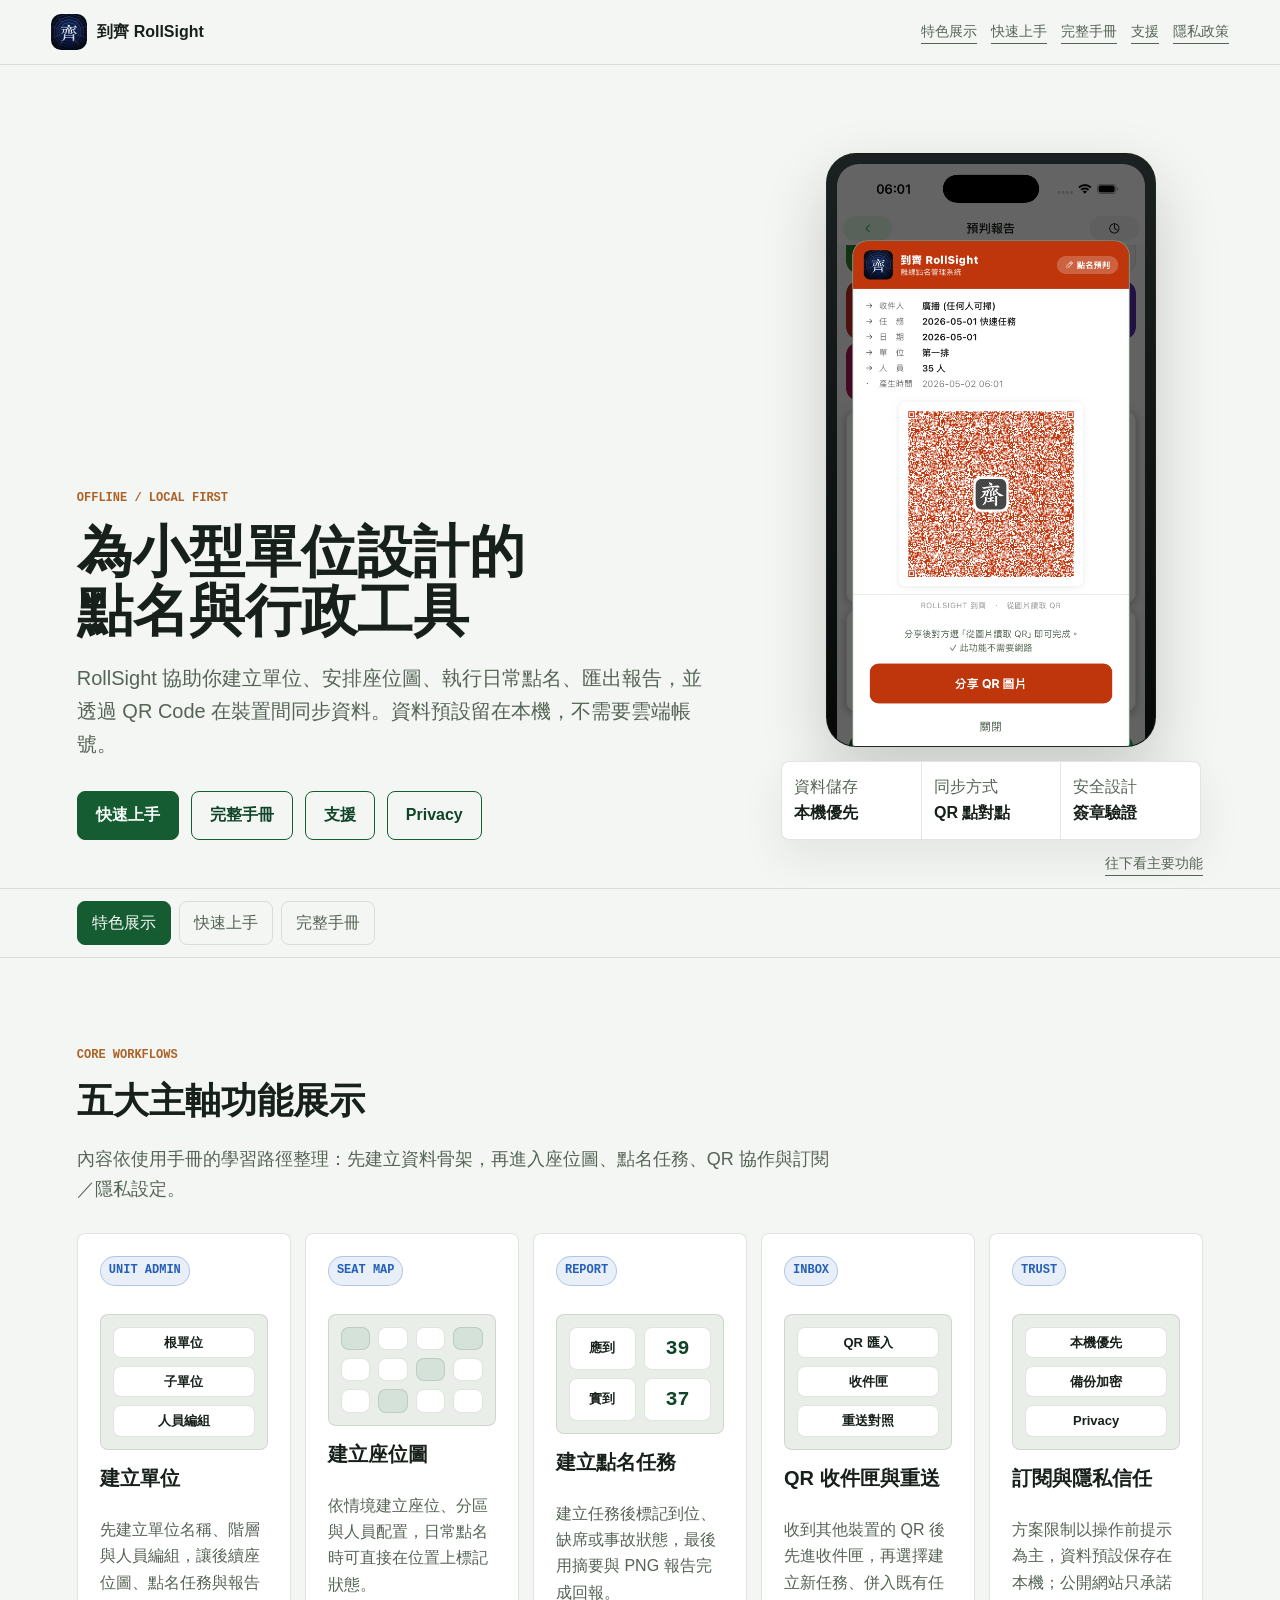
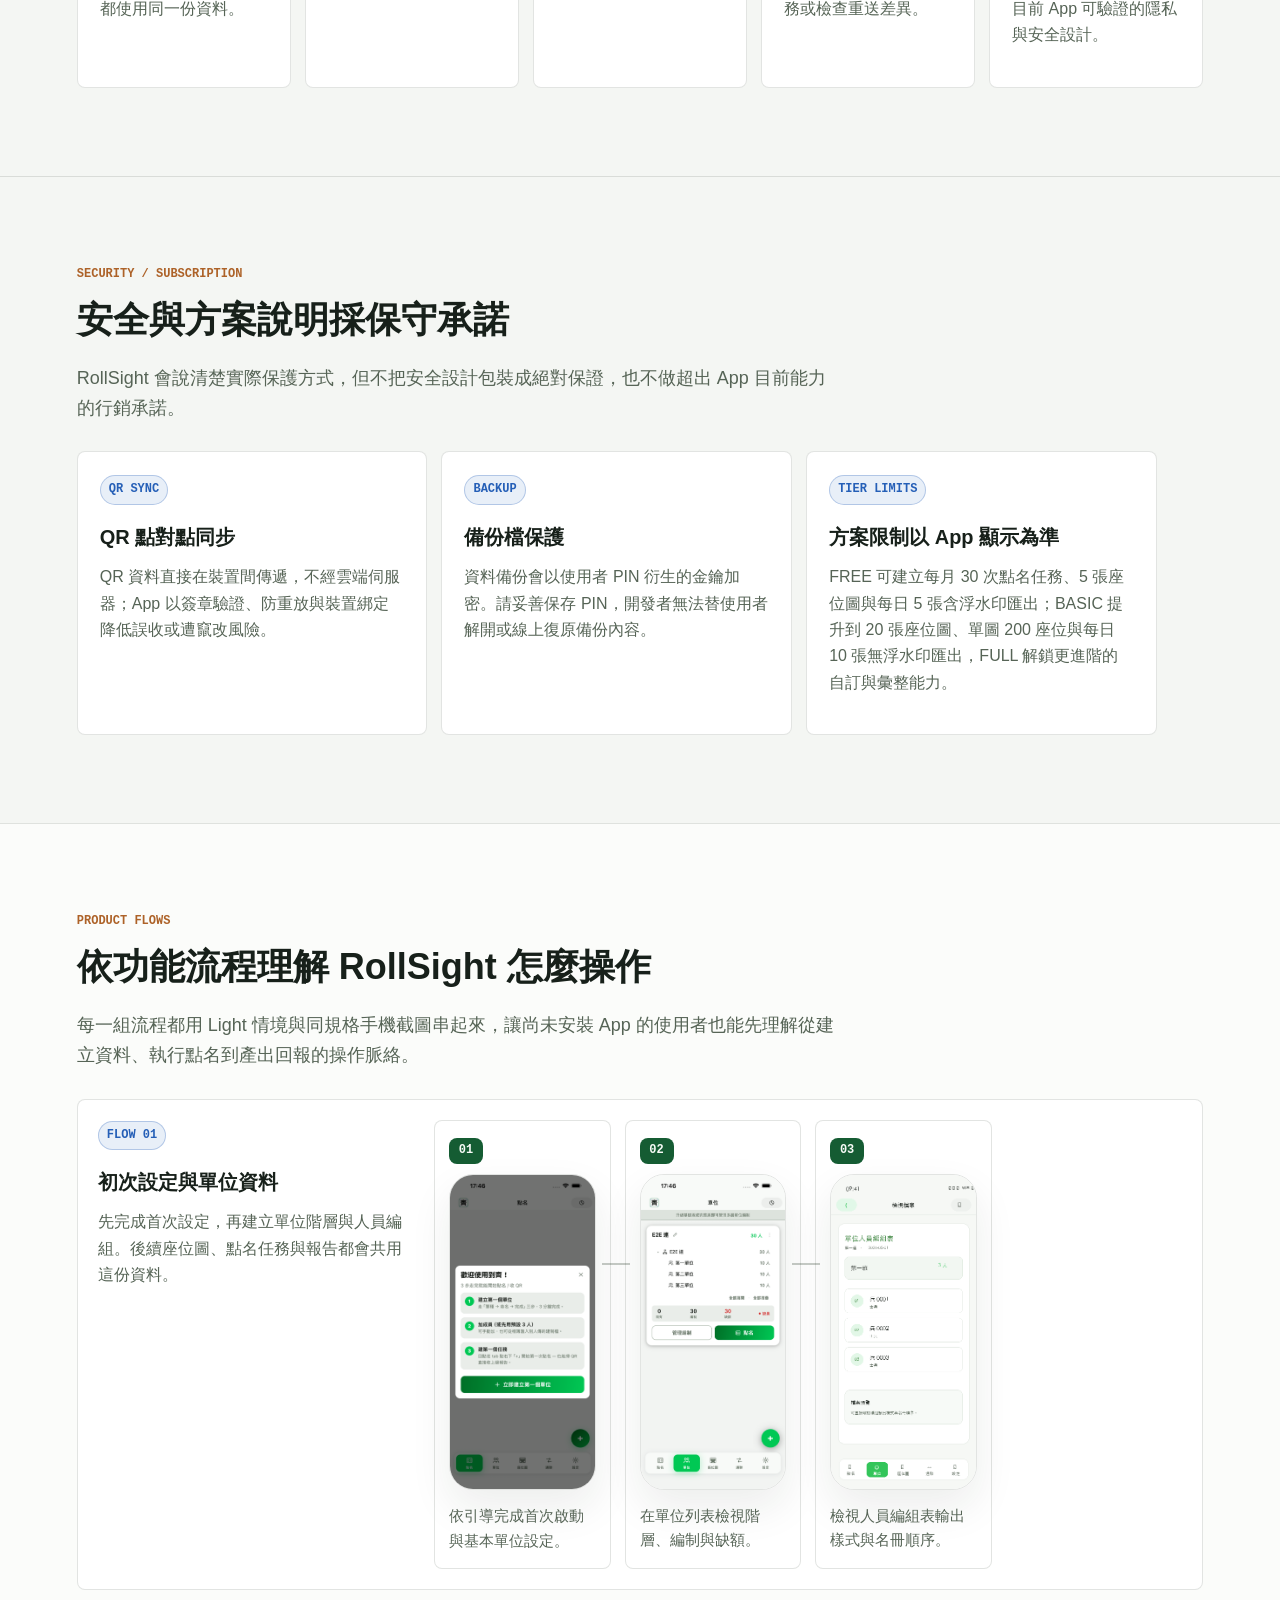
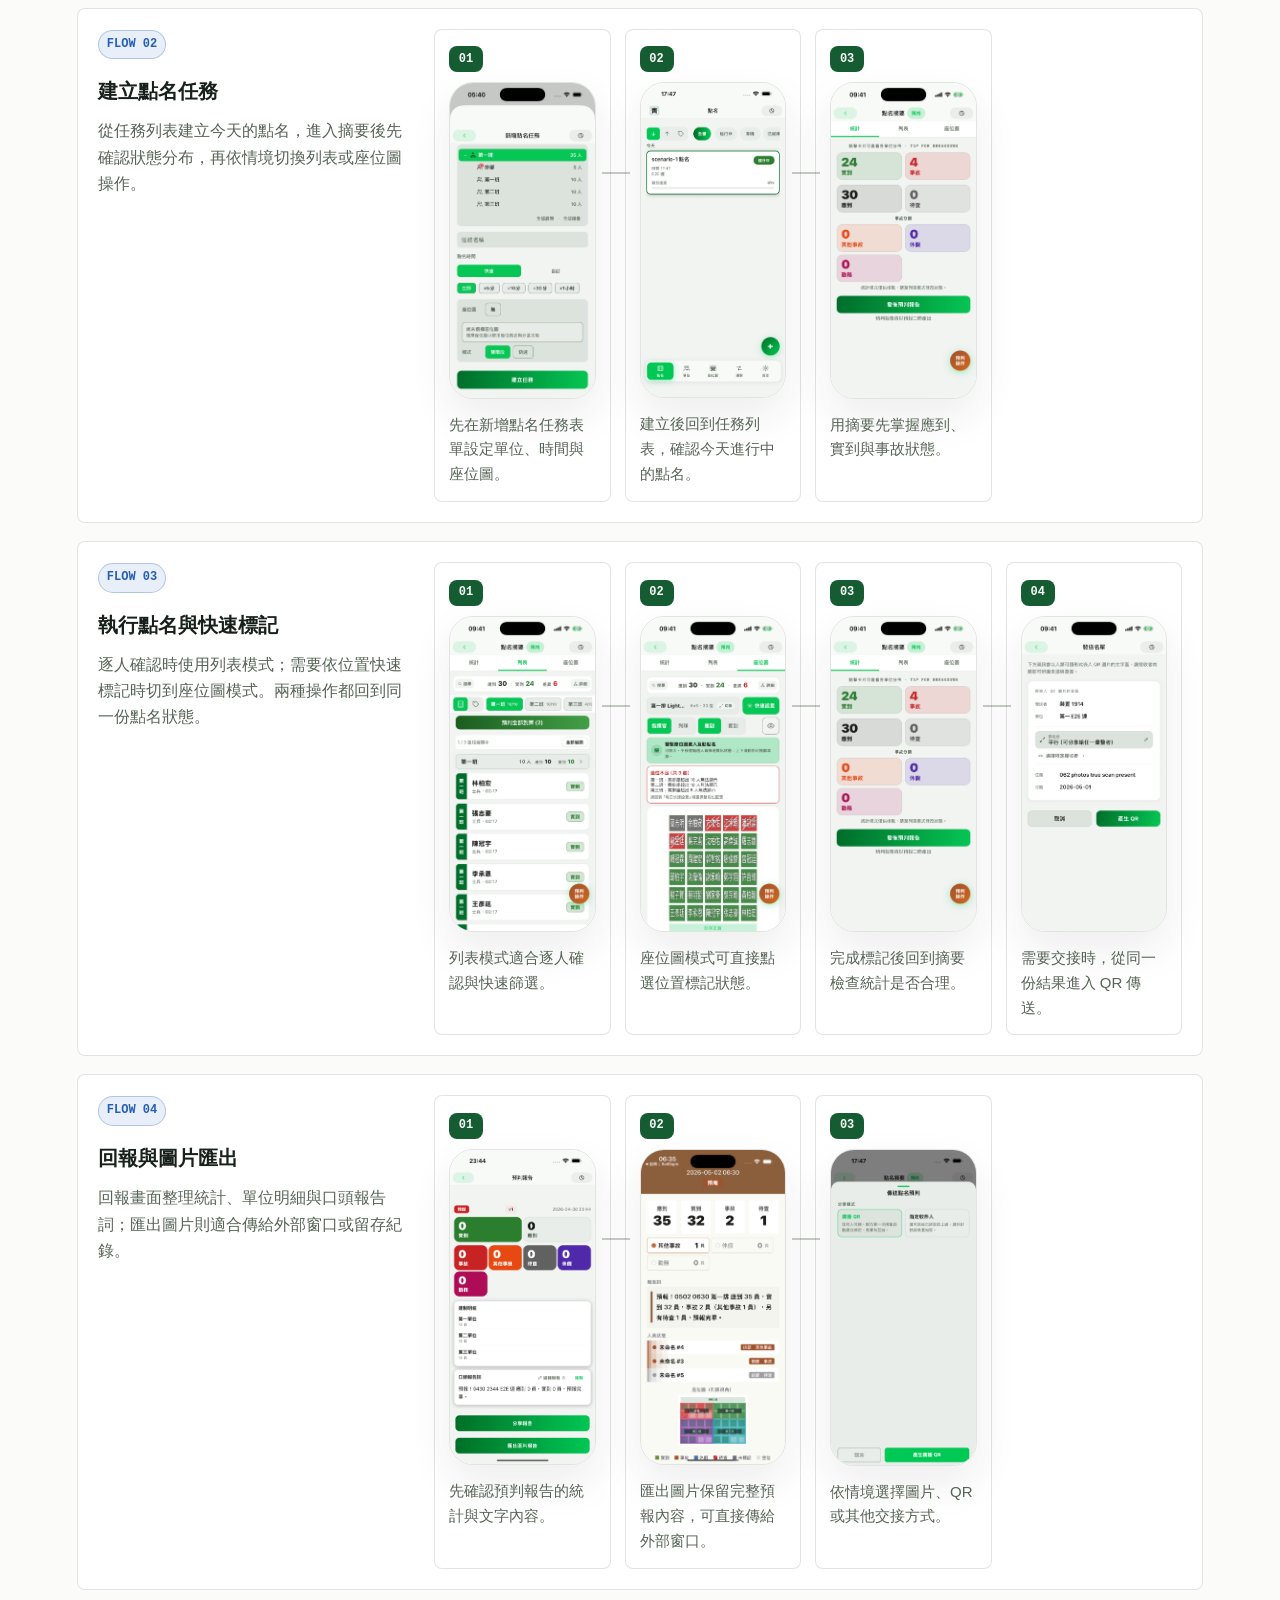
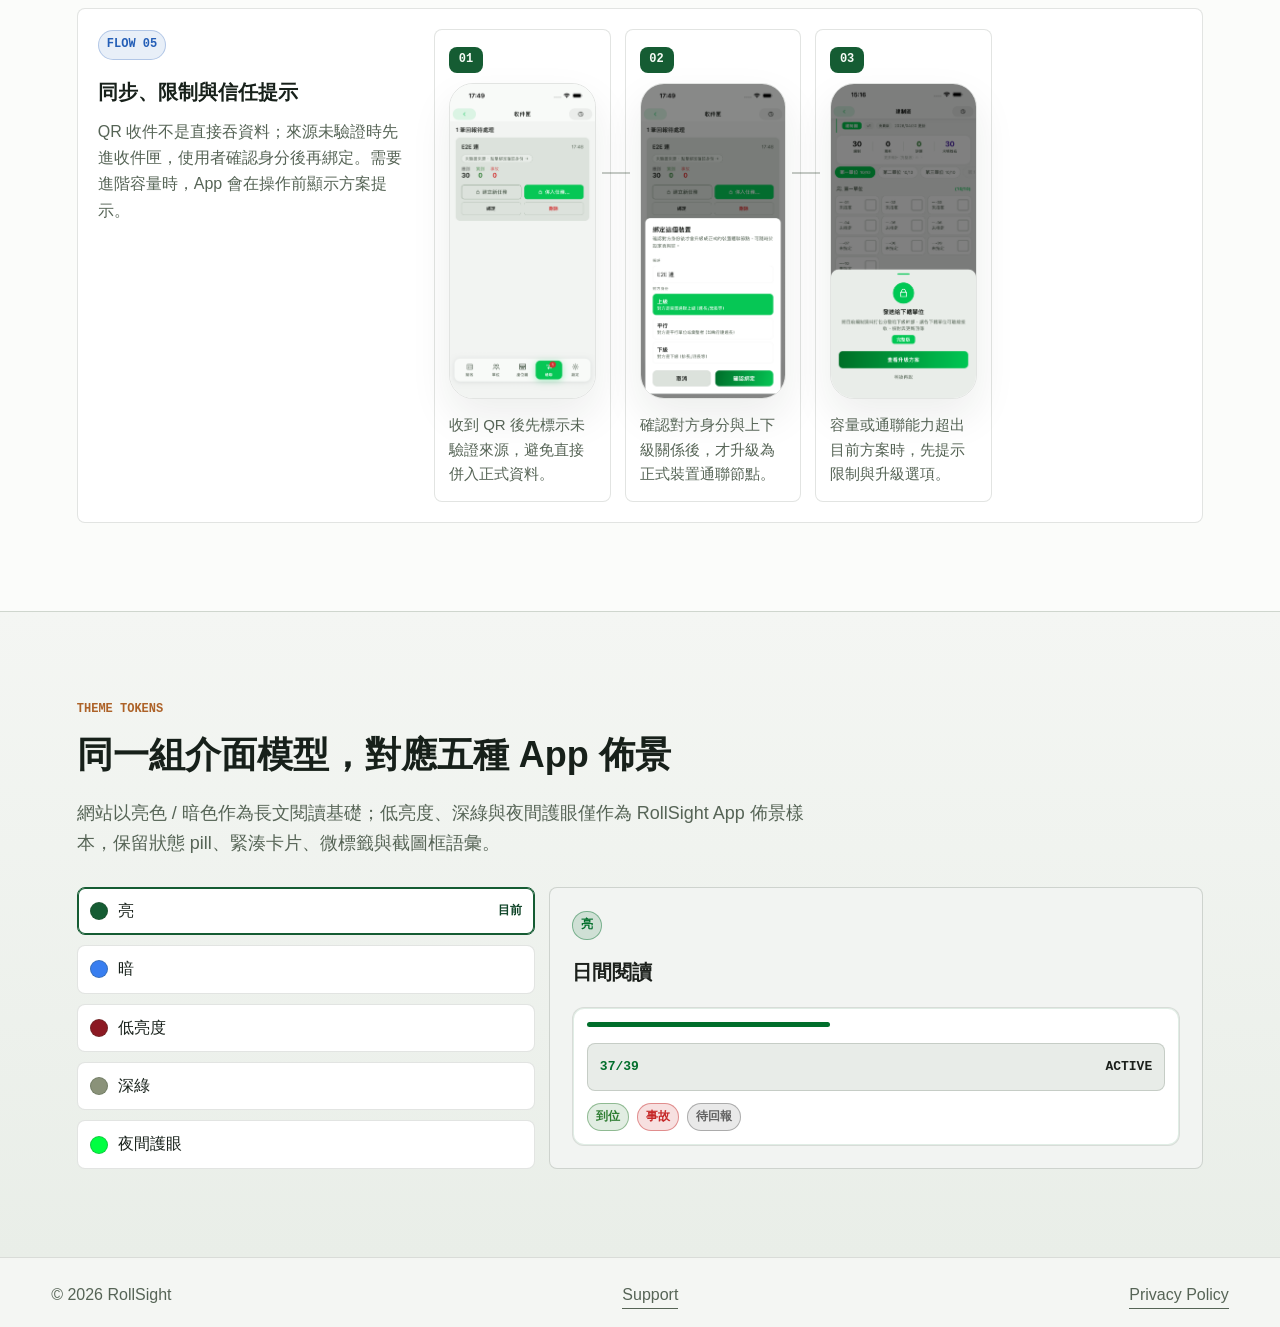
==== index.html @ 9661a744 "Use exported report screenshot in Flow 04" ====
<!doctype html>
<html lang="zh-Hant">
<head>
  <meta charset="utf-8">
  <meta name="viewport" content="width=device-width, initial-scale=1">
  <title>到齊 RollSight - 離線單機點名工具</title>
  <meta name="description" content="到齊 RollSight 是為小型單位設計的離線單機點名與單位行政工具，支援座位圖、點名任務、報告匯出與 QR 點對點同步。">
  <link rel="icon" href="./assets/site-icon.png">
  <link rel="stylesheet" href="./styles.css">
</head>
<body>
  <header class="site-header">
    <a class="brand" href="./" aria-label="RollSight 首頁">
      <img src="./assets/site-icon.png" alt="" width="36" height="36">
      <span>到齊 RollSight</span>
    </a>
    <nav aria-label="主要導覽">
      <a href="#features">特色展示</a>
      <a href="#quickstart">快速上手</a>
      <a href="#manual">完整手冊</a>
      <a href="./support/">支援</a>
      <a href="./privacy/">隱私政策</a>
    </nav>
  </header>

  <main>
    <section class="hero">
      <div class="hero-copy">
        <p class="eyebrow">OFFLINE / LOCAL FIRST</p>
        <h1><span>為小型單位設計的</span><span>點名與行政工具</span></h1>
        <p class="lead">RollSight 協助你建立單位、安排座位圖、執行日常點名、匯出報告，並透過 QR Code 在裝置間同步資料。資料預設留在本機，不需要雲端帳號。</p>
        <div class="hero-actions">
          <a class="button primary" href="#quickstart">快速上手</a>
          <a class="button secondary" href="#manual">完整手冊</a>
          <a class="button secondary" href="./support/">支援</a>
          <a class="button secondary" href="./privacy/">Privacy</a>
        </div>
      </div>
      <div class="hero-showcase" aria-label="RollSight QR 報告圖片與點對點同步成果">
        <div class="phone-frame">
          <img
            src="./assets/screenshots/hero-broadcast-qr.png"
            alt="RollSight 已產生的 QR 報告圖片，顯示任務、單位、人員與 QR Code"
            width="1206"
            height="2622"
            loading="eager"
            fetchpriority="high"
          >
        </div>
        <dl class="hero-metrics" aria-label="RollSight 功能摘要">
          <div><dt>資料儲存</dt><dd>本機優先</dd></div>
          <div><dt>同步方式</dt><dd>QR 點對點</dd></div>
          <div><dt>安全設計</dt><dd>簽章驗證</dd></div>
        </dl>
      </div>
      <a class="hero-next" href="#features">往下看主要功能</a>
    </section>

    <section class="homepage-tabs" aria-label="首頁內容">
      <div class="tab-list" role="tablist" aria-label="首頁內容分頁">
        <a id="tab-features" class="tab-button" role="tab" href="#features" aria-controls="features" aria-selected="true">特色展示</a>
        <a id="tab-quickstart" class="tab-button" role="tab" href="#quickstart" aria-controls="quickstart" aria-selected="false">快速上手</a>
        <a id="tab-manual" class="tab-button" role="tab" href="#manual" aria-controls="manual" aria-selected="false">完整手冊</a>
      </div>

      <div id="features" class="tab-panel" role="tabpanel" aria-labelledby="tab-features">
        <section class="section">
          <div class="section-heading">
            <p class="eyebrow">CORE WORKFLOWS</p>
            <h2>五大主軸功能展示</h2>
            <p class="narrow">內容依使用手冊的學習路徑整理：先建立資料骨架，再進入座位圖、點名任務、QR 協作與訂閱／隱私設定。</p>
          </div>
          <div class="feature-grid feature-grid-pillars">
            <article class="feature-card">
              <span class="micro-label">UNIT ADMIN</span>
              <div class="pillar-visual" role="img" aria-label="建立單位流程圖">
                <span>根單位</span>
                <span>子單位</span>
                <span>人員編組</span>
              </div>
              <h3>建立單位</h3>
              <p>先建立單位名稱、階層與人員編組，讓後續座位圖、點名任務與報告都使用同一份資料。</p>
            </article>
            <article class="feature-card">
              <span class="micro-label">SEAT MAP</span>
              <div class="pillar-visual seat-map-visual" role="img" aria-label="座位圖格狀示意">
                <span></span><span></span><span></span><span></span>
                <span></span><span></span><span></span><span></span>
                <span></span><span></span><span></span><span></span>
              </div>
              <h3>建立座位圖</h3>
              <p>依情境建立座位、分區與人員配置，日常點名時可直接在位置上標記狀態。</p>
            </article>
            <article class="feature-card">
              <span class="micro-label">REPORT</span>
              <div class="pillar-visual report-visual" role="img" aria-label="點名任務狀態摘要">
                <span>應到</span>
                <strong>39</strong>
                <span>實到</span>
                <strong>37</strong>
              </div>
              <h3>建立點名任務</h3>
              <p>建立任務後標記到位、缺席或事故狀態，最後用摘要與 PNG 報告完成回報。</p>
            </article>
            <article class="feature-card">
              <span class="micro-label">INBOX</span>
              <div class="pillar-visual inbox-visual" role="img" aria-label="QR 收件匣與重送對照">
                <span>QR 匯入</span>
                <span>收件匣</span>
                <span>重送對照</span>
              </div>
              <h3>QR 收件匣與重送</h3>
              <p>收到其他裝置的 QR 後先進收件匣，再選擇建立新任務、併入既有任務或檢查重送差異。</p>
            </article>
            <article class="feature-card">
              <span class="micro-label">TRUST</span>
              <div class="pillar-visual trust-visual" role="img" aria-label="訂閱與隱私信任提示">
                <span>本機優先</span>
                <span>備份加密</span>
                <span>Privacy</span>
              </div>
              <h3>訂閱與隱私信任</h3>
              <p>方案限制以操作前提示為主，資料預設保存在本機；公開網站只承諾目前 App 可驗證的隱私與安全設計。</p>
            </article>
          </div>
        </section>

        <section class="section trust-section" aria-labelledby="trust-title">
          <div class="section-heading">
            <p class="eyebrow">SECURITY / SUBSCRIPTION</p>
            <h2 id="trust-title">安全與方案說明採保守承諾</h2>
            <p class="narrow">RollSight 會說清楚實際保護方式，但不把安全設計包裝成絕對保證，也不做超出 App 目前能力的行銷承諾。</p>
          </div>
          <div class="trust-grid">
            <article>
              <span class="micro-label">QR SYNC</span>
              <h3>QR 點對點同步</h3>
              <p>QR 資料直接在裝置間傳遞，不經雲端伺服器；App 以簽章驗證、防重放與裝置綁定降低誤收或遭竄改風險。</p>
            </article>
            <article>
              <span class="micro-label">BACKUP</span>
              <h3>備份檔保護</h3>
              <p>資料備份會以使用者 PIN 衍生的金鑰加密。請妥善保存 PIN，開發者無法替使用者解開或線上復原備份內容。</p>
            </article>
            <article>
              <span class="micro-label">TIER LIMITS</span>
              <h3>方案限制以 App 顯示為準</h3>
              <p>FREE 可建立每月 30 次點名任務、5 張座位圖與每日 5 張含浮水印匯出；BASIC 提升到 20 張座位圖、單圖 200 座位與每日 10 張無浮水印匯出，FULL 解鎖更進階的自訂與彙整能力。</p>
            </article>
          </div>
        </section>

        <section class="section screenshot-section" aria-labelledby="screenshots-title">
          <div class="section-heading">
            <p class="eyebrow">PRODUCT FLOWS</p>
            <h2 id="screenshots-title">依功能流程理解 RollSight 怎麼操作</h2>
            <p class="narrow">每一組流程都用 Light 情境與同規格手機截圖串起來，讓尚未安裝 App 的使用者也能先理解從建立資料、執行點名到產出回報的操作脈絡。</p>
          </div>
          <div class="flow-stack">
            <article class="feature-flow">
              <div class="flow-copy">
                <span class="micro-label">FLOW 01</span>
                <h3>初次設定與單位資料</h3>
                <p>先完成首次設定，再建立單位階層與人員編組。後續座位圖、點名任務與報告都會共用這份資料。</p>
              </div>
              <div class="flow-track">
                <figure class="flow-step">
                  <span class="step-number">01</span>
                  <img src="./assets/screenshots/first-run-onboarding.png" alt="RollSight 首次啟動與建立單位引導畫面" width="331" height="720" loading="lazy">
                  <figcaption>依引導完成首次啟動與基本單位設定。</figcaption>
                </figure>
                <figure class="flow-step">
                  <span class="step-number">02</span>
                  <img src="./assets/screenshots/unit-list.png" alt="RollSight 單位列表畫面，顯示階層單位與編制統計" width="331" height="719" loading="lazy">
                  <figcaption>在單位列表檢視階層、編制與缺額。</figcaption>
                </figure>
                <figure class="flow-step">
                  <span class="step-number">03</span>
                  <img src="./assets/screenshots/unit-personnel-preview.png" alt="RollSight 單位人員編組表檢視檔案預覽畫面" width="331" height="719" loading="lazy">
                  <figcaption>檢視人員編組表輸出樣式與名冊順序。</figcaption>
                </figure>
              </div>
            </article>

            <article class="feature-flow">
              <div class="flow-copy">
                <span class="micro-label">FLOW 02</span>
                <h3>建立點名任務</h3>
                <p>從任務列表建立今天的點名，進入摘要後先確認狀態分布，再依情境切換列表或座位圖操作。</p>
              </div>
              <div class="flow-track">
                <figure class="flow-step">
                  <span class="step-number">01</span>
                  <img src="./assets/screenshots/create-task-form.png" alt="RollSight 新增點名任務畫面，顯示單位、任務名稱、點名時間與座位圖設定" width="1206" height="2622" loading="lazy">
                  <figcaption>先在新增點名任務表單設定單位、時間與座位圖。</figcaption>
                </figure>
                <figure class="flow-step">
                  <span class="step-number">02</span>
                  <img src="./assets/screenshots/task-list.png" alt="RollSight 點名任務列表畫面，顯示進行中的任務卡片" width="331" height="719" loading="lazy">
                  <figcaption>建立後回到任務列表，確認今天進行中的點名。</figcaption>
                </figure>
                <figure class="flow-step">
                  <span class="step-number">03</span>
                  <img src="./assets/screenshots/attendance-summary.png" alt="RollSight 點名摘要與統計畫面" width="331" height="720" loading="lazy">
                  <figcaption>用摘要先掌握應到、實到與事故狀態。</figcaption>
                </figure>
              </div>
            </article>

            <article class="feature-flow">
              <div class="flow-copy">
                <span class="micro-label">FLOW 03</span>
                <h3>執行點名與快速標記</h3>
                <p>逐人確認時使用列表模式；需要依位置快速標記時切到座位圖模式。兩種操作都回到同一份點名狀態。</p>
              </div>
              <div class="flow-track">
                <figure class="flow-step">
                  <span class="step-number">01</span>
                  <img src="./assets/screenshots/attendance-list.png" alt="RollSight 點名任務內的列表模式，顯示人員狀態與快速標記入口" width="331" height="719" loading="lazy">
                  <figcaption>列表模式適合逐人確認與快速篩選。</figcaption>
                </figure>
                <figure class="flow-step">
                  <span class="step-number">02</span>
                  <img src="./assets/screenshots/seat-map.png" alt="RollSight Light 風格座位圖點名畫面，顯示座位格與實到狀態" width="331" height="719" loading="lazy">
                  <figcaption>座位圖模式可直接點選位置標記狀態。</figcaption>
                </figure>
                <figure class="flow-step">
                  <span class="step-number">03</span>
                  <img src="./assets/screenshots/attendance-summary.png" alt="RollSight 點名摘要彙整畫面，顯示點名統計結果" width="331" height="720" loading="lazy">
                  <figcaption>完成標記後回到摘要檢查統計是否合理。</figcaption>
                </figure>
                <figure class="flow-step">
                  <span class="step-number">04</span>
                  <img src="./assets/screenshots/qr-send.png" alt="RollSight QR 發送名單畫面，顯示 QR 產生前的任務與接收設定" width="331" height="720" loading="lazy">
                  <figcaption>需要交接時，從同一份結果進入 QR 傳送。</figcaption>
                </figure>
              </div>
            </article>

            <article class="feature-flow">
              <div class="flow-copy">
                <span class="micro-label">FLOW 04</span>
                <h3>回報與圖片匯出</h3>
                <p>回報畫面整理統計、單位明細與口頭報告詞；匯出圖片則適合傳給外部窗口或留存紀錄。</p>
              </div>
              <div class="flow-track">
                <figure class="flow-step">
                  <span class="step-number">01</span>
                  <img src="./assets/screenshots/report-png-preview.png" alt="RollSight 回報畫面，顯示 PNG 報告內容與匯出入口" width="331" height="719" loading="lazy">
                  <figcaption>先確認預判報告的統計與文字內容。</figcaption>
                </figure>
                <figure class="flow-step">
                  <span class="step-number">02</span>
                  <img src="./assets/screenshots/attendance-image-export.png" alt="RollSight 匯出的預報圖片報告，包含統計卡、報告詞、人員狀態與座位圖" width="1206" height="2622" loading="lazy">
                  <figcaption>匯出圖片保留完整預報內容，可直接傳給外部窗口。</figcaption>
                </figure>
                <figure class="flow-step">
                  <span class="step-number">03</span>
                  <img src="./assets/screenshots/share-mode-picker.png" alt="RollSight 分享模式選擇畫面，提供 QR 圖片與其他分享方式" width="331" height="720" loading="lazy">
                  <figcaption>依情境選擇圖片、QR 或其他交接方式。</figcaption>
                </figure>
              </div>
            </article>

            <article class="feature-flow feature-flow-compact">
              <div class="flow-copy">
                <span class="micro-label">FLOW 05</span>
                <h3>同步、限制與信任提示</h3>
                <p>QR 收件不是直接吞資料；來源未驗證時先進收件匣，使用者確認身分後再綁定。需要進階容量時，App 會在操作前顯示方案提示。</p>
              </div>
              <div class="flow-track">
                <figure class="flow-step">
                  <span class="step-number">01</span>
                  <img src="./assets/screenshots/inbox-unverified-source.png" alt="RollSight 收件匣畫面，顯示未驗證來源與綁定確認提示" width="1206" height="2622" loading="lazy">
                  <figcaption>收到 QR 後先標示未驗證來源，避免直接併入正式資料。</figcaption>
                </figure>
                <figure class="flow-step">
                  <span class="step-number">02</span>
                  <img src="./assets/screenshots/binding-confirm-device.png" alt="RollSight 綁定裝置確認畫面，要求選擇對方身份關係" width="1206" height="2622" loading="lazy">
                  <figcaption>確認對方身分與上下級關係後，才升級為正式裝置通聯節點。</figcaption>
                </figure>
                <figure class="flow-step">
                  <span class="step-number">03</span>
                  <img src="./assets/screenshots/plan-limit-paywall.png" alt="RollSight 方案限制提示畫面，說明發送給下轄單位需要完整版" width="1206" height="2622" loading="lazy">
                  <figcaption>容量或通聯能力超出目前方案時，先提示限制與升級選項。</figcaption>
                </figure>
              </div>
            </article>
          </div>
        </section>

        <section class="section theme-section">
          <div class="section-heading">
            <p class="eyebrow">THEME TOKENS</p>
            <h2>同一組介面模型，對應五種 App 佈景</h2>
            <p class="narrow">網站以亮色 / 暗色作為長文閱讀基礎；低亮度、深綠與夜間護眼僅作為 RollSight App 佈景樣本，保留狀態 pill、緊湊卡片、微標籤與截圖框語彙。</p>
          </div>
          <div class="theme-switcher" aria-label="RollSight 五種佈景互動展示">
            <div class="theme-options" role="group" aria-label="選擇佈景預覽">
              <button class="theme-option" type="button" data-theme-option="light" aria-pressed="true">
                <span class="theme-swatch" aria-hidden="true"></span>
                <span>亮</span>
                <small>目前</small>
              </button>
              <button class="theme-option" type="button" data-theme-option="dark" aria-pressed="false">
                <span class="theme-swatch" aria-hidden="true"></span>
                <span>暗</span>
                <small></small>
              </button>
              <button class="theme-option" type="button" data-theme-option="lowlight" aria-pressed="false">
                <span class="theme-swatch" aria-hidden="true"></span>
                <span>低亮度</span>
                <small></small>
              </button>
              <button class="theme-option" type="button" data-theme-option="camo" aria-pressed="false">
                <span class="theme-swatch" aria-hidden="true"></span>
                <span>深綠</span>
                <small></small>
              </button>
              <button class="theme-option" type="button" data-theme-option="nv" aria-pressed="false">
                <span class="theme-swatch" aria-hidden="true"></span>
                <span>夜間護眼</span>
                <small></small>
              </button>
            </div>
            <article class="theme-card theme-preview-card" data-theme-preview="light" aria-live="polite">
              <span class="micro-label" data-theme-name>亮</span>
              <h3 data-theme-title>日間閱讀</h3>
              <div class="screenshot-frame">
                <div class="frame-bar"></div>
                <div class="mock-row"><span>37/39</span><b>ACTIVE</b></div>
                <div class="pill-row">
                  <span class="status-pill present">到位</span>
                  <span class="status-pill incident">事故</span>
                  <span class="status-pill pending">待回報</span>
                </div>
              </div>
            </article>
          </div>
        </section>
      </div>

      <div id="quickstart" class="tab-panel" role="tabpanel" aria-labelledby="tab-quickstart" hidden>
        <section class="section band">
          <div class="section-heading">
            <p class="eyebrow">QUICK START</p>
            <h2>快速上手流程</h2>
            <p class="narrow">第一次使用時依這五步走即可：先建立資料，再完成座位、任務、分享與方案確認。</p>
          </div>
          <ol class="steps steps-five">
            <li><strong>建立單位</strong><span>建立第一個單位與人員編組。</span></li>
            <li><strong>建立座位圖</strong><span>配置座位、分區與人員位置。</span></li>
            <li><strong>建立點名任務</strong><span>選擇單位並開始標記狀態。</span></li>
            <li><strong>分享 QR／收件匣</strong><span>用 QR 完成裝置間交接或彙整。</span></li>
            <li><strong>統計／匯出／方案</strong><span>查看摘要、匯出報告並確認方案限制。</span></li>
          </ol>
        </section>
        <section class="section">
          <div class="quickstart-grid">
            <article class="feature-card">
              <span class="micro-label">STEP 01</span>
              <div class="pillar-visual" role="img" aria-label="建立單位流程：單位、階層、人員">
                <span>單位</span>
                <span>階層</span>
                <span>人員</span>
              </div>
              <h3>建立單位</h3>
              <p>輸入單位名稱，補上階層與人員編組，讓後續座位圖、任務與報告共用同一份資料。</p>
            </article>
            <article class="feature-card">
              <span class="micro-label">STEP 02</span>
              <div class="pillar-visual seat-map-visual" role="img" aria-label="座位圖建立示意">
                <span></span><span></span><span></span><span></span>
                <span></span><span></span><span></span><span></span>
              </div>
              <h3>建立座位圖</h3>
              <p>配置座位數、分區與人員位置，讓日常點名可以直接在位置上標記狀態。</p>
            </article>
            <article class="feature-card">
              <span class="micro-label">STEP 03</span>
              <div class="pillar-visual report-visual" role="img" aria-label="建立點名任務摘要">
                <span>任務</span>
                <strong>OPEN</strong>
                <span>狀態</span>
                <strong>標記</strong>
              </div>
              <h3>建立點名任務</h3>
              <p>選擇單位後開始點名，在座位圖或名冊中標記到位、缺席與事故狀態。</p>
            </article>
            <article class="feature-card">
              <span class="micro-label">STEP 04</span>
              <div class="pillar-visual inbox-visual" role="img" aria-label="QR 分享與收件匣流程">
                <span>分享 QR</span>
                <span>收件匣</span>
                <span>重送對照</span>
              </div>
              <h3>分享 QR／收件匣</h3>
              <p>要交接或彙整資料時，使用 QR 圖片傳送；收到資料後先進收件匣再決定處理方式。</p>
            </article>
            <article class="feature-card">
              <span class="micro-label">STEP 05</span>
              <div class="pillar-visual trust-visual" role="img" aria-label="統計、匯出與方案限制">
                <span>統計摘要</span>
                <span>報告匯出</span>
                <span>方案提示</span>
              </div>
              <h3>統計／匯出／方案</h3>
              <p>完成點名後查看摘要、匯出圖片報告；若動作需要進階方案，App 會在操作前提示。</p>
            </article>
          </div>
        </section>
      </div>

      <div id="manual" class="tab-panel" role="tabpanel" aria-labelledby="tab-manual" hidden>
        <section class="section manual-section">
          <div class="manual-copy">
            <p class="eyebrow">USER GUIDE</p>
            <h2>完整手冊入口</h2>
            <p class="narrow">目前先公開手冊索引與摘要，後續可再把 repo 內的 markdown 手冊逐頁轉成 HTML。需要協助時，也可以先從支援頁面聯絡開發者。</p>
          </div>
          <div class="manual-actions">
            <a class="button primary" href="#quickstart">回到快速上手</a>
            <a class="button secondary" href="./support/">前往支援頁</a>
          </div>
        </section>
        <section class="section">
          <div class="manual-index">
            <article>
              <span class="micro-label">GUIDE 01</span>
              <h3>建立單位完整指南</h3>
              <p>說明首次設定、建立第一個單位、階層樹狀單位資料、人員編組與主單位標記。</p>
            </article>
            <article>
              <span class="micro-label">GUIDE 02</span>
              <h3>建立座位圖完整指南</h3>
              <p>整理座位圖 tab、任務內建立、範本套用、多單位共用與快速設定精靈。</p>
            </article>
            <article>
              <span class="micro-label">GUIDE 03</span>
              <h3>建立點名任務完整指南</h3>
              <p>從建立任務、互動座位圖標記，到點名摘要與報告匯出流程。</p>
            </article>
            <article>
              <span class="micro-label">GUIDE 04</span>
              <h3>收件匣與重送對照完整指南</h3>
              <p>說明 QR 匯入、收件匣彙整、併入任務、未驗證來源與重送內容對照。</p>
            </article>
            <article>
              <span class="micro-label">GUIDE 05</span>
              <h3>訂閱方案與付費哲學完整指南</h3>
              <p>整理 FREE / BASIC / FULL 分層、試用、自動續訂、取消訂閱與方案提示原則。</p>
            </article>
          </div>
        </section>
        <section class="section manual-note">
          <h2>手冊狀態</h2>
          <p class="narrow">此區目前是公開索引，尚未宣稱所有 markdown 手冊都已完成網頁化。下一階段會把各主題拆成獨立頁面，並保留 Privacy 與 Support 的固定入口。</p>
          <div class="manual-actions">
            <a class="button primary" href="#quickstart">查看快速上手</a>
            <a class="button secondary" href="./privacy/">Privacy Policy</a>
            <a class="button secondary" href="./support/">Support</a>
          </div>
        </section>
        <section class="section">
          <h2>隱私原則</h2>
          <p class="narrow">RollSight 是離線優先工具。你建立的單位、人員、點名與座位圖資料儲存在裝置本機；跨裝置資料傳輸透過 QR Code 點對點進行，並以簽章驗證、防重放與裝置綁定降低誤收或遭竄改風險。備份檔則以使用者 PIN 衍生的金鑰加密。App 只使用匿名崩潰與效能資料來修復問題。</p>
          <a class="text-link" href="./privacy/">查看完整 Privacy Policy</a>
        </section>
      </div>
    </section>
  </main>

  <footer class="site-footer">
    <span>© 2026 RollSight</span>
    <a href="./support/">Support</a>
    <a href="./privacy/">Privacy Policy</a>
  </footer>
  <script>
    (() => {
      const tabs = Array.from(document.querySelectorAll('[role="tab"]'));
      const panels = Array.from(document.querySelectorAll('[role="tabpanel"]'));
      const validIds = new Set(panels.map((panel) => panel.id));

      function activateTab(id, shouldFocus = false, shouldScroll = false) {
        const nextId = validIds.has(id) ? id : 'features';

        tabs.forEach((tab) => {
          const isActive = tab.getAttribute('aria-controls') === nextId;
          tab.setAttribute('aria-selected', String(isActive));
          tab.tabIndex = isActive ? 0 : -1;
          if (isActive && shouldFocus) tab.focus();
        });

        panels.forEach((panel) => {
          panel.hidden = panel.id !== nextId;
        });

        if (shouldScroll) {
          const target = document.getElementById(nextId);
          window.scrollTo({ top: target.offsetTop, behavior: 'auto' });
        }
      }

      tabs.forEach((tab) => {
        tab.addEventListener('click', (event) => {
          const id = tab.getAttribute('aria-controls');
          activateTab(id, false);
        });
      });

      window.addEventListener('hashchange', () => {
        activateTab(window.location.hash.slice(1), false, true);
      });

      const initialId = window.location.hash.slice(1);
      activateTab(initialId, false, validIds.has(initialId));
      if (validIds.has(initialId)) {
        window.setTimeout(() => activateTab(initialId, false, true), 0);
      }
    })();

    (() => {
      const themeLabels = {
        light: ['亮', '日間閱讀'],
        dark: ['暗', '夜間閱讀'],
        lowlight: ['低亮度', '低亮度展示'],
        camo: ['深綠', '深綠展示'],
        nv: ['夜間護眼', '夜間護眼展示'],
      };
      const options = Array.from(document.querySelectorAll('[data-theme-option]'));
      const preview = document.querySelector('.theme-preview-card');
      const name = document.querySelector('[data-theme-name]');
      const title = document.querySelector('[data-theme-title]');

      function activateTheme(theme) {
        preview.dataset.themePreview = theme;
        name.textContent = themeLabels[theme][0];
        title.textContent = themeLabels[theme][1];
        options.forEach((option) => {
          const selected = option.dataset.themeOption === theme;
          option.setAttribute('aria-pressed', String(selected));
          option.querySelector('small').textContent = selected ? '目前' : '';
        });
      }

      options.forEach((option) => {
        option.addEventListener('click', () => activateTheme(option.dataset.themeOption));
      });
    })();
  </script>
</body>
</html>
---- styles.css ----
:root {
  color-scheme: light;

  --font-sans: -apple-system, BlinkMacSystemFont, "Segoe UI", "Noto Sans TC", "PingFang TC", sans-serif;
  --font-mono: "SF Mono", "JetBrains Mono", ui-monospace, Menlo, Consolas, monospace;

  --site-surface-page: #f4f6f3;
  --site-surface-panel: #ffffff;
  --site-surface-soft: #e9eee8;
  --site-surface-raised: #fbfcfa;
  --site-text-primary: #17201a;
  --site-text-secondary: #566456;
  --site-text-muted: #738074;
  --site-text-inverse: #f7fbf7;
  --site-border-subtle: rgba(50, 68, 52, 0.14);
  --site-border-strong: rgba(50, 68, 52, 0.28);
  --site-primary: #155c33;
  --site-primary-strong: #0f4428;
  --site-accent: #255fb7;
  --site-warning: #ad6228;
  --site-shadow-card: 0 18px 42px rgba(23, 32, 26, 0.08);

  --site-card-radius: 8px;
  --site-frame-radius: 12px;
  --site-pill-radius: 999px;

  --site-status-present: #2e7d32;
  --site-status-incident: #c62828;
  --site-status-pending: #616161;
  --site-status-surface: rgba(46, 125, 50, 0.12);
  --site-status-border: rgba(46, 125, 50, 0.35);

  --theme-preview-bg: var(--site-surface-page);
  --theme-preview-surface: var(--site-surface-panel);
  --theme-preview-surface-soft: var(--site-surface-soft);
  --theme-preview-text: var(--site-text-primary);
  --theme-preview-muted: var(--site-text-secondary);
  --theme-preview-border: var(--site-border-subtle);
  --theme-preview-primary: var(--site-primary);
  --theme-preview-present: var(--site-status-present);
  --theme-preview-incident: var(--site-status-incident);
  --theme-preview-pending: var(--site-status-pending);

  font-family: var(--font-sans);
}

@media (prefers-color-scheme: dark) {
  :root {
    color-scheme: dark;
    --site-surface-page: #050606;
    --site-surface-panel: #1c1e1e;
    --site-surface-soft: #121414;
    --site-surface-raised: #262828;
    --site-text-primary: #e4e7e9;
    --site-text-secondary: #a8b0b8;
    --site-text-muted: #88929c;
    --site-text-inverse: #07100b;
    --site-border-subtle: rgba(180, 195, 210, 0.15);
    --site-border-strong: rgba(180, 195, 210, 0.3);
    --site-primary: #387ef0;
    --site-primary-strong: #5a94e6;
    --site-accent: #06c755;
    --site-warning: #ffa000;
    --site-shadow-card: 0 18px 42px rgba(0, 0, 0, 0.38);
  }
}

* { box-sizing: border-box; }

html {
  scroll-behavior: smooth;
}

body {
  margin: 0;
  background: var(--site-surface-page);
  color: var(--site-text-primary);
  line-height: 1.65;
  overflow-x: hidden;
}

a { color: inherit; }

.site-header {
  position: sticky;
  top: 0;
  z-index: 10;
  display: flex;
  align-items: center;
  justify-content: space-between;
  gap: 24px;
  padding: 14px clamp(18px, 4vw, 56px);
  background: color-mix(in srgb, var(--site-surface-page) 94%, transparent);
  border-bottom: 1px solid var(--site-border-subtle);
  backdrop-filter: blur(16px);
}

.brand {
  display: inline-flex;
  align-items: center;
  gap: 10px;
  text-decoration: none;
  font-weight: 800;
}

.brand img {
  border-radius: 10px;
}

nav {
  display: flex;
  flex-wrap: wrap;
  gap: 14px;
  font-size: 14px;
  color: var(--site-text-secondary);
}

nav a,
.site-footer a,
.text-link {
  text-decoration: none;
  border-bottom: 1px solid currentColor;
}

.hero {
  position: relative;
  display: grid;
  grid-template-columns: minmax(0, 1.08fr) minmax(320px, 0.72fr);
  gap: clamp(28px, 5vw, 72px);
  align-items: end;
  min-height: 82vh;
  padding: clamp(44px, 7vw, 88px) clamp(18px, 6vw, 88px) clamp(26px, 5vw, 48px);
}

.hero-copy,
.hero-showcase {
  min-width: 0;
}

.eyebrow,
.micro-label {
  font-family: var(--font-mono);
  font-size: 12px;
  font-weight: 800;
  letter-spacing: 0;
  text-transform: uppercase;
}

.eyebrow {
  margin: 0 0 14px;
  color: var(--site-warning);
}

.micro-label {
  display: inline-flex;
  width: fit-content;
  margin-bottom: 16px;
  padding: 4px 8px;
  color: var(--site-accent);
  background: color-mix(in srgb, var(--site-accent) 10%, transparent);
  border: 1px solid color-mix(in srgb, var(--site-accent) 28%, transparent);
  border-radius: var(--site-pill-radius);
}

h1, h2, h3, p { margin-top: 0; }

h1 {
  max-width: 760px;
  margin-bottom: 22px;
  font-size: 56px;
  line-height: 1.05;
  overflow-wrap: anywhere;
}

h1 span {
  display: block;
}

h2 {
  margin-bottom: 24px;
  font-size: 36px;
  line-height: 1.15;
}

h3 {
  margin-bottom: 10px;
  font-size: 20px;
}

.lead {
  max-width: 720px;
  color: var(--site-text-secondary);
  font-size: 20px;
  overflow-wrap: anywhere;
}

.hero-actions {
  display: flex;
  flex-wrap: wrap;
  gap: 12px;
  max-width: 100%;
  margin-top: 30px;
}

.button {
  display: inline-flex;
  align-items: center;
  justify-content: center;
  min-height: 46px;
  padding: 10px 18px;
  border: 1px solid var(--site-primary);
  border-radius: var(--site-card-radius);
  text-decoration: none;
  font-weight: 750;
  white-space: nowrap;
}

.button.primary {
  background: var(--site-primary);
  color: var(--site-text-inverse);
}

.button.secondary {
  background: transparent;
  color: var(--site-primary-strong);
}

.hero-showcase {
  display: grid;
  justify-items: center;
  gap: 14px;
}

.phone-frame {
  width: min(100%, 330px);
  max-height: 66vh;
  padding: 10px;
  overflow: hidden;
  background: linear-gradient(180deg, #1b2020, #070909);
  border: 1px solid var(--site-border-strong);
  border-radius: 30px;
  box-shadow: 0 28px 64px rgba(23, 32, 26, 0.2);
}

.phone-frame img {
  display: block;
  width: 100%;
  height: auto;
  border-radius: 22px;
}

dl, dd { margin: 0; }

.hero-metrics {
  display: grid;
  grid-template-columns: repeat(3, minmax(0, 1fr));
  width: min(100%, 420px);
  background: var(--site-surface-panel);
  border: 1px solid var(--site-border-subtle);
  border-radius: var(--site-card-radius);
  box-shadow: var(--site-shadow-card);
}

.hero-metrics div {
  min-width: 0;
  padding: 12px;
  border-inline-start: 1px solid var(--site-border-subtle);
}

.hero-metrics div:first-child {
  border-inline-start: 0;
}

.hero-next {
  position: absolute;
  right: clamp(18px, 6vw, 88px);
  bottom: 12px;
  color: var(--site-text-secondary);
  font-size: 14px;
  text-decoration: none;
  border-bottom: 1px solid currentColor;
}

dt {
  color: var(--site-text-secondary);
}

dd {
  font-weight: 800;
  overflow-wrap: anywhere;
}

.section {
  padding: clamp(52px, 7vw, 88px) clamp(18px, 6vw, 88px);
}

.homepage-tabs {
  border-top: 1px solid var(--site-border-subtle);
}

.tab-list {
  position: sticky;
  top: 65px;
  z-index: 8;
  display: flex;
  gap: 8px;
  padding: 12px clamp(18px, 6vw, 88px);
  overflow-x: auto;
  background: color-mix(in srgb, var(--site-surface-page) 94%, transparent);
  border-bottom: 1px solid var(--site-border-subtle);
  backdrop-filter: blur(16px);
}

.tab-button {
  display: inline-flex;
  align-items: center;
  justify-content: center;
  min-height: 44px;
  padding: 8px 14px;
  color: var(--site-text-secondary);
  border: 1px solid var(--site-border-subtle);
  border-radius: var(--site-card-radius);
  text-decoration: none;
  white-space: nowrap;
}

.tab-button[aria-selected="true"] {
  color: var(--site-text-inverse);
  background: var(--site-primary);
  border-color: var(--site-primary);
}

.tab-panel[hidden] {
  display: none;
}

.section-heading {
  max-width: 900px;
  margin-bottom: 28px;
}

.band {
  background: var(--site-surface-soft);
  border-block: 1px solid var(--site-border-subtle);
}

.feature-grid {
  display: grid;
  grid-template-columns: repeat(4, minmax(0, 1fr));
  gap: 14px;
}

.feature-grid-pillars {
  grid-template-columns: repeat(5, minmax(0, 1fr));
}

.quickstart-grid,
.manual-index,
.trust-grid {
  display: grid;
  grid-template-columns: repeat(4, minmax(0, 1fr));
  gap: 14px;
}

.quickstart-grid {
  grid-template-columns: repeat(5, minmax(0, 1fr));
}

.manual-index {
  grid-template-columns: repeat(5, minmax(0, 1fr));
}

.trust-grid {
  grid-template-columns: repeat(3, minmax(0, 1fr));
  max-width: 1080px;
}

article {
  min-height: 210px;
  padding: 22px;
  background: var(--site-surface-panel);
  border: 1px solid var(--site-border-subtle);
  border-radius: var(--site-card-radius);
}

article p,
.steps span,
.narrow {
  color: var(--site-text-secondary);
}

.feature-card {
  display: flex;
  flex-direction: column;
  gap: 12px;
}

.pillar-visual {
  display: grid;
  gap: 8px;
  min-height: 112px;
  padding: 12px;
  color: var(--site-text-primary);
  background: var(--site-surface-soft);
  border: 1px solid var(--site-border-subtle);
  border-radius: var(--site-card-radius);
}

.pillar-visual span,
.pillar-visual strong {
  display: inline-flex;
  align-items: center;
  justify-content: center;
  min-height: 28px;
  padding: 4px 8px;
  background: var(--site-surface-panel);
  border: 1px solid var(--site-border-subtle);
  border-radius: var(--site-card-radius);
  font-size: 13px;
  font-weight: 800;
}

.seat-map-visual {
  grid-template-columns: repeat(4, minmax(0, 1fr));
}

.seat-map-visual span {
  min-height: 22px;
  padding: 0;
}

.seat-map-visual span:nth-child(3n + 1) {
  background: color-mix(in srgb, var(--site-primary) 18%, var(--site-surface-panel));
}

.report-visual {
  grid-template-columns: repeat(2, minmax(0, 1fr));
}

.report-visual strong {
  color: var(--site-primary-strong);
  font-family: var(--font-mono);
  font-size: 20px;
}

.inbox-visual,
.trust-visual {
  align-content: center;
}

.theme-section {
  background:
    linear-gradient(180deg, var(--site-surface-page), var(--site-surface-soft));
  border-top: 1px solid var(--site-border-subtle);
}

.trust-section {
  background: var(--site-surface-page);
  border-top: 1px solid var(--site-border-subtle);
}

.screenshot-section {
  background: var(--site-surface-raised);
  border-top: 1px solid var(--site-border-subtle);
}

.flow-stack {
  display: grid;
  gap: 18px;
  max-width: 1440px;
}

.feature-flow {
  display: grid;
  grid-template-columns: minmax(220px, 0.42fr) minmax(0, 1fr);
  gap: 22px;
  align-items: start;
  min-height: 0;
  padding: 20px;
}

.feature-flow-compact .flow-track {
  grid-template-columns: repeat(4, minmax(0, 1fr));
  justify-content: start;
}

.flow-copy {
  position: sticky;
  top: 142px;
  min-width: 0;
}

.flow-copy p {
  color: var(--site-text-secondary);
}

.flow-track {
  display: grid;
  grid-template-columns: repeat(4, minmax(0, 1fr));
  gap: 14px;
  min-width: 0;
}

.flow-step {
  position: relative;
}

.flow-step::after {
  position: absolute;
  top: 142px;
  right: -20px;
  z-index: 1;
  width: 28px;
  height: 2px;
  background: var(--site-border-strong);
  content: "";
}

.flow-step:last-child::after {
  content: none;
}

.step-number {
  display: inline-flex;
  align-items: center;
  justify-content: center;
  width: 34px;
  min-height: 26px;
  margin-bottom: 10px;
  color: var(--site-text-inverse);
  background: var(--site-primary);
  border-radius: var(--site-card-radius);
  font-family: var(--font-mono);
  font-size: 12px;
  font-weight: 800;
}

.screenshot-grid {
  display: grid;
  grid-template-columns: repeat(4, minmax(0, 1fr));
  gap: 16px;
  max-width: 1360px;
}

figure {
  margin: 0;
  padding: 14px;
  background: var(--site-surface-panel);
  border: 1px solid var(--site-border-subtle);
  border-radius: var(--site-card-radius);
}

figure img {
  display: block;
  width: min(100%, 260px);
  height: auto;
  margin: 0 auto;
  border: 1px solid var(--site-border-subtle);
  border-radius: 24px;
  box-shadow: var(--site-shadow-card);
}

figcaption {
  margin-top: 14px;
  color: var(--site-text-secondary);
  font-size: 15px;
}

.theme-grid,
.theme-switcher {
  display: grid;
  grid-template-columns: repeat(5, minmax(180px, 1fr));
  gap: 14px;
}

.theme-switcher {
  grid-template-columns: minmax(220px, 0.7fr) minmax(280px, 1fr);
  align-items: stretch;
}

.theme-options {
  display: grid;
  gap: 10px;
}

.theme-option {
  display: grid;
  grid-template-columns: auto 1fr auto;
  align-items: center;
  gap: 10px;
  min-height: 48px;
  padding: 10px 12px;
  color: var(--site-text-primary);
  background: var(--site-surface-panel);
  border: 1px solid var(--site-border-subtle);
  border-radius: var(--site-card-radius);
  font: inherit;
  text-align: left;
}

.theme-option[aria-pressed="true"] {
  border-color: var(--site-primary);
  box-shadow: inset 0 0 0 1px var(--site-primary);
}

.theme-option small {
  min-width: 36px;
  color: var(--site-primary-strong);
  font-size: 12px;
  font-weight: 800;
  text-align: right;
}

.theme-swatch {
  width: 18px;
  height: 18px;
  background: var(--theme-preview-primary);
  border: 1px solid var(--site-border-strong);
  border-radius: var(--site-pill-radius);
}

.theme-option[data-theme-option="dark"] .theme-swatch {
  background: #387ef0;
}

.theme-option[data-theme-option="lowlight"] .theme-swatch {
  background: #8c1923;
}

.theme-option[data-theme-option="camo"] .theme-swatch {
  background: #8a9279;
}

.theme-option[data-theme-option="nv"] .theme-swatch {
  background: #00ff41;
}

.theme-card {
  min-height: 0;
  color: var(--theme-preview-text);
  background: var(--theme-preview-bg);
  border-color: var(--theme-preview-border);
  box-shadow: none;
}

.theme-card h3 {
  color: var(--theme-preview-text);
}

.theme-card .micro-label {
  color: var(--theme-preview-primary);
  background: color-mix(in srgb, var(--theme-preview-primary) 14%, transparent);
  border-color: color-mix(in srgb, var(--theme-preview-primary) 42%, transparent);
}

[data-theme-preview="light"] {
  --theme-preview-bg: #f2f4f2;
  --theme-preview-surface: #ffffff;
  --theme-preview-surface-soft: #e8ece8;
  --theme-preview-text: #1c201c;
  --theme-preview-muted: #5a695a;
  --theme-preview-border: rgba(60, 80, 60, 0.2);
  --theme-preview-primary: #006e2b;
  --theme-preview-present: #2e7d32;
  --theme-preview-incident: #c62828;
  --theme-preview-pending: #616161;
}

[data-theme-preview="dark"] {
  --theme-preview-bg: #000000;
  --theme-preview-surface: #1c1e1e;
  --theme-preview-surface-soft: #303232;
  --theme-preview-text: #e4e7e9;
  --theme-preview-muted: #9ba3ac;
  --theme-preview-border: rgba(180, 195, 210, 0.3);
  --theme-preview-primary: #387ef0;
  --theme-preview-present: #4caf50;
  --theme-preview-incident: #e53935;
  --theme-preview-pending: #9e9e9e;
}

[data-theme-preview="lowlight"] {
  --theme-preview-bg: #020101;
  --theme-preview-surface: #080304;
  --theme-preview-surface-soft: #1a0a0d;
  --theme-preview-text: #af1e2d;
  --theme-preview-muted: #641620;
  --theme-preview-border: rgba(80, 18, 25, 0.5);
  --theme-preview-primary: #8c1923;
  --theme-preview-present: #c82430;
  --theme-preview-incident: #5a080e;
  --theme-preview-pending: #3c0c12;
}

[data-theme-preview="camo"] {
  --theme-preview-bg: #242a1f;
  --theme-preview-surface: #2e3526;
  --theme-preview-surface-soft: #48523a;
  --theme-preview-text: #eaebe1;
  --theme-preview-muted: #bcbfae;
  --theme-preview-border: rgba(103, 110, 88, 0.5);
  --theme-preview-primary: #8a9279;
  --theme-preview-present: #7e945e;
  --theme-preview-incident: #a65c4c;
  --theme-preview-pending: #757e69;
}

[data-theme-preview="nv"] {
  --theme-preview-bg: #000000;
  --theme-preview-surface: #0a0f0a;
  --theme-preview-surface-soft: #0f1a0f;
  --theme-preview-text: #00ff41;
  --theme-preview-muted: #00cc33;
  --theme-preview-border: rgba(0, 77, 24, 0.5);
  --theme-preview-primary: #00ff41;
  --theme-preview-present: #00ff41;
  --theme-preview-incident: #ff3300;
  --theme-preview-pending: #009922;
}

.screenshot-frame {
  margin-top: 18px;
  padding: 14px;
  background: var(--theme-preview-surface);
  border: 1px solid var(--theme-preview-border);
  border-radius: var(--site-frame-radius);
  box-shadow: inset 0 0 0 1px color-mix(in srgb, var(--theme-preview-primary) 12%, transparent);
}

.frame-bar {
  width: 42%;
  height: 5px;
  margin-bottom: 16px;
  background: var(--theme-preview-primary);
  border-radius: var(--site-pill-radius);
}

.mock-row {
  display: flex;
  align-items: center;
  justify-content: space-between;
  gap: 12px;
  padding: 12px;
  color: var(--theme-preview-text);
  background: var(--theme-preview-surface-soft);
  border: 1px solid var(--theme-preview-border);
  border-radius: var(--site-card-radius);
}

.mock-row span,
.mock-row b {
  font-family: var(--font-mono);
  font-size: 13px;
}

.mock-row span {
  color: var(--theme-preview-primary);
  font-weight: 800;
}

.pill-row {
  display: flex;
  flex-wrap: wrap;
  gap: 8px;
  margin-top: 12px;
}

.status-pill {
  display: inline-flex;
  align-items: center;
  min-height: 26px;
  padding: 3px 8px;
  font-size: 12px;
  font-weight: 800;
  border: 1px solid;
  border-radius: var(--site-pill-radius);
}

.status-pill.present {
  color: var(--theme-preview-present);
  background: color-mix(in srgb, var(--theme-preview-present) 14%, transparent);
  border-color: color-mix(in srgb, var(--theme-preview-present) 45%, transparent);
}

.status-pill.incident {
  color: var(--theme-preview-incident);
  background: color-mix(in srgb, var(--theme-preview-incident) 14%, transparent);
  border-color: color-mix(in srgb, var(--theme-preview-incident) 45%, transparent);
}

.status-pill.pending {
  color: var(--theme-preview-pending);
  background: color-mix(in srgb, var(--theme-preview-pending) 14%, transparent);
  border-color: color-mix(in srgb, var(--theme-preview-pending) 45%, transparent);
}

.steps {
  display: grid;
  grid-template-columns: repeat(4, minmax(0, 1fr));
  gap: 16px;
  margin: 0;
  padding: 0;
  list-style: none;
}

.steps-five {
  grid-template-columns: repeat(5, minmax(0, 1fr));
}

.steps li {
  padding-top: 18px;
  border-top: 3px solid var(--site-primary);
}

.steps strong,
.steps span {
  display: block;
}

.narrow {
  max-width: 760px;
  font-size: 18px;
}

.site-footer {
  display: flex;
  flex-wrap: wrap;
  gap: 16px;
  justify-content: space-between;
  padding: 24px clamp(18px, 4vw, 56px);
  color: var(--site-text-secondary);
  border-top: 1px solid var(--site-border-subtle);
}

.manual-section {
  display: flex;
  align-items: end;
  justify-content: space-between;
  gap: 24px;
  background: var(--site-surface-soft);
  border-top: 1px solid var(--site-border-subtle);
}

.manual-copy {
  max-width: 760px;
}

.manual-actions {
  display: flex;
  flex-wrap: wrap;
  gap: 12px;
}

.policy-page main {
  max-width: 900px;
  margin: 0 auto;
  padding: 48px 18px 80px;
}

.policy-page h1 {
  font-size: 44px;
}

.policy-page p,
.policy-page li {
  overflow-wrap: anywhere;
}

.policy-page table {
  width: 100%;
  border-collapse: collapse;
  margin: 24px 0;
  overflow-wrap: anywhere;
}

.policy-page th,
.policy-page td {
  padding: 12px;
  border: 1px solid var(--site-border-subtle);
  vertical-align: top;
  text-align: left;
}

.policy-page th {
  background: var(--site-surface-soft);
}

@media (max-width: 1180px) {
  .theme-grid,
  .theme-switcher,
  .feature-grid-pillars,
  .quickstart-grid,
  .manual-index,
  .trust-grid,
  .feature-flow,
  .screenshot-grid,
  .steps-five {
    grid-template-columns: repeat(2, minmax(0, 1fr));
  }

  .feature-flow {
    grid-template-columns: 1fr;
  }

  .flow-copy {
    position: static;
  }

  .feature-flow-compact .flow-track {
    grid-template-columns: repeat(4, minmax(0, 1fr));
  }
}

@media (max-width: 920px) {
  .hero,
  .theme-switcher,
  .feature-grid,
  .quickstart-grid,
  .manual-index,
  .trust-grid,
  .flow-track,
  .steps,
  .steps-five,
  .screenshot-grid {
    grid-template-columns: repeat(2, minmax(0, 1fr));
  }

  .feature-flow-compact .flow-track {
    grid-template-columns: repeat(2, minmax(0, 1fr));
  }

  .flow-step::after {
    top: auto;
    right: auto;
    bottom: -17px;
    left: 30px;
    width: 2px;
    height: 18px;
  }

  .hero {
    min-height: auto;
    align-items: start;
    padding-bottom: 54px;
  }

  .site-header {
    align-items: flex-start;
    flex-direction: column;
  }

  .tab-list {
    top: 113px;
  }

  .manual-section {
    align-items: flex-start;
    flex-direction: column;
  }

  .hero-next {
    right: auto;
    left: 30px;
    bottom: 18px;
  }
}

@media (max-width: 640px) {
  .flow-track,
  .feature-flow-compact .flow-track {
    grid-template-columns: 1fr;
  }
}

@media (max-width: 620px) {
  .theme-grid {
    grid-template-columns: 1fr;
  }

  .hero {
    grid-template-columns: minmax(104px, 118px) minmax(0, 1fr);
    gap: 18px 14px;
    padding-top: 36px;
  }

  .hero-copy {
    display: contents;
  }

  .hero-showcase {
    grid-column: 2;
    grid-row: 4;
    justify-items: start;
    max-width: none;
  }

  .eyebrow,
  h1,
  .lead {
    grid-column: 1 / -1;
  }

  h1 {
    max-width: 300px;
  }

  .lead {
    max-width: 280px;
  }

  .hero-actions {
    display: grid;
    grid-column: 1;
    grid-row: 4;
    grid-template-columns: 1fr;
    width: 112px;
    gap: 8px;
    margin-top: 8px;
  }

  .button {
    min-height: 40px;
    padding: 8px 6px;
    font-size: 14px;
  }

  .phone-frame {
    width: min(100%, 190px);
    max-height: none;
    padding: 8px;
    border-radius: 24px;
  }

  .phone-frame img {
    border-radius: 18px;
  }

  h1 {
    font-size: 34px;
    word-break: break-all;
  }

  h2,
  .policy-page h1 {
    font-size: 30px;
  }

  .lead {
    font-size: 17px;
    word-break: break-all;
  }

  .hero-metrics {
    display: none;
  }

  figure {
    padding: 14px;
  }

  figure img {
    width: min(100%, 240px);
  }
}
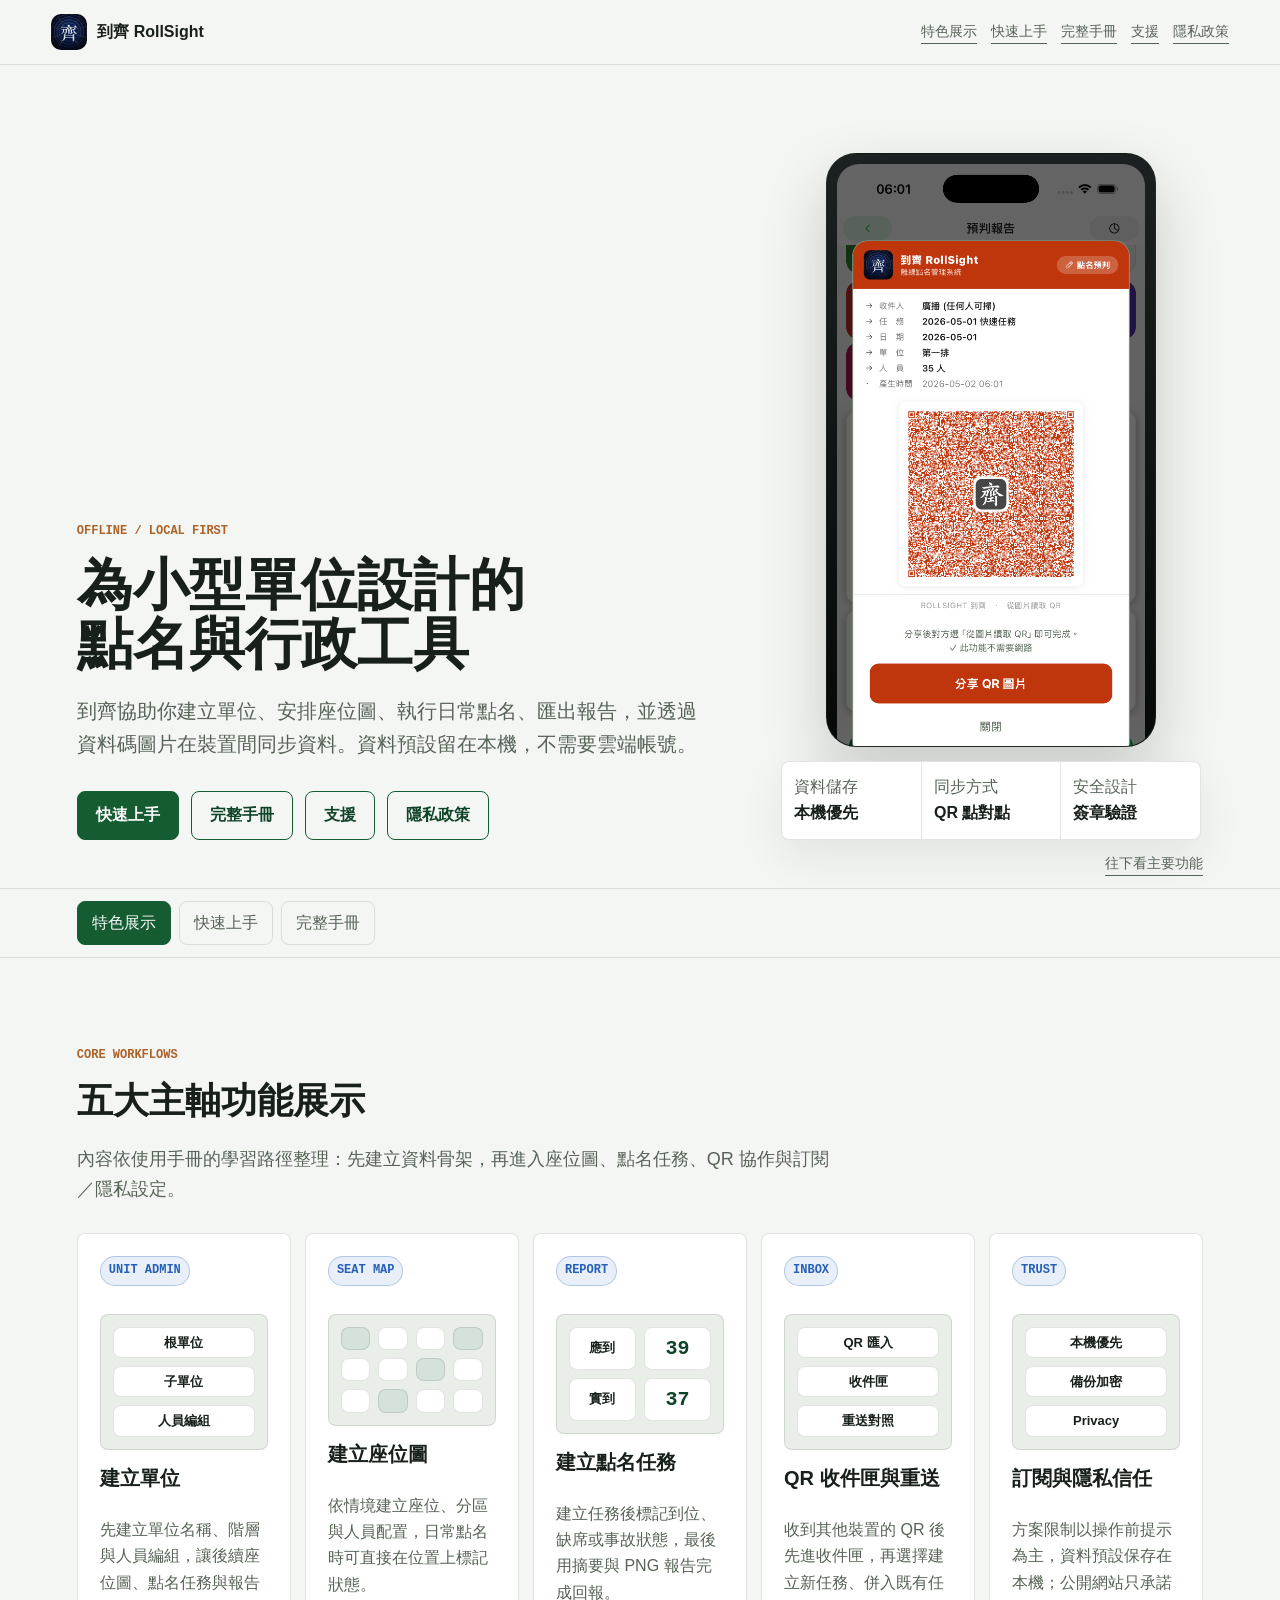
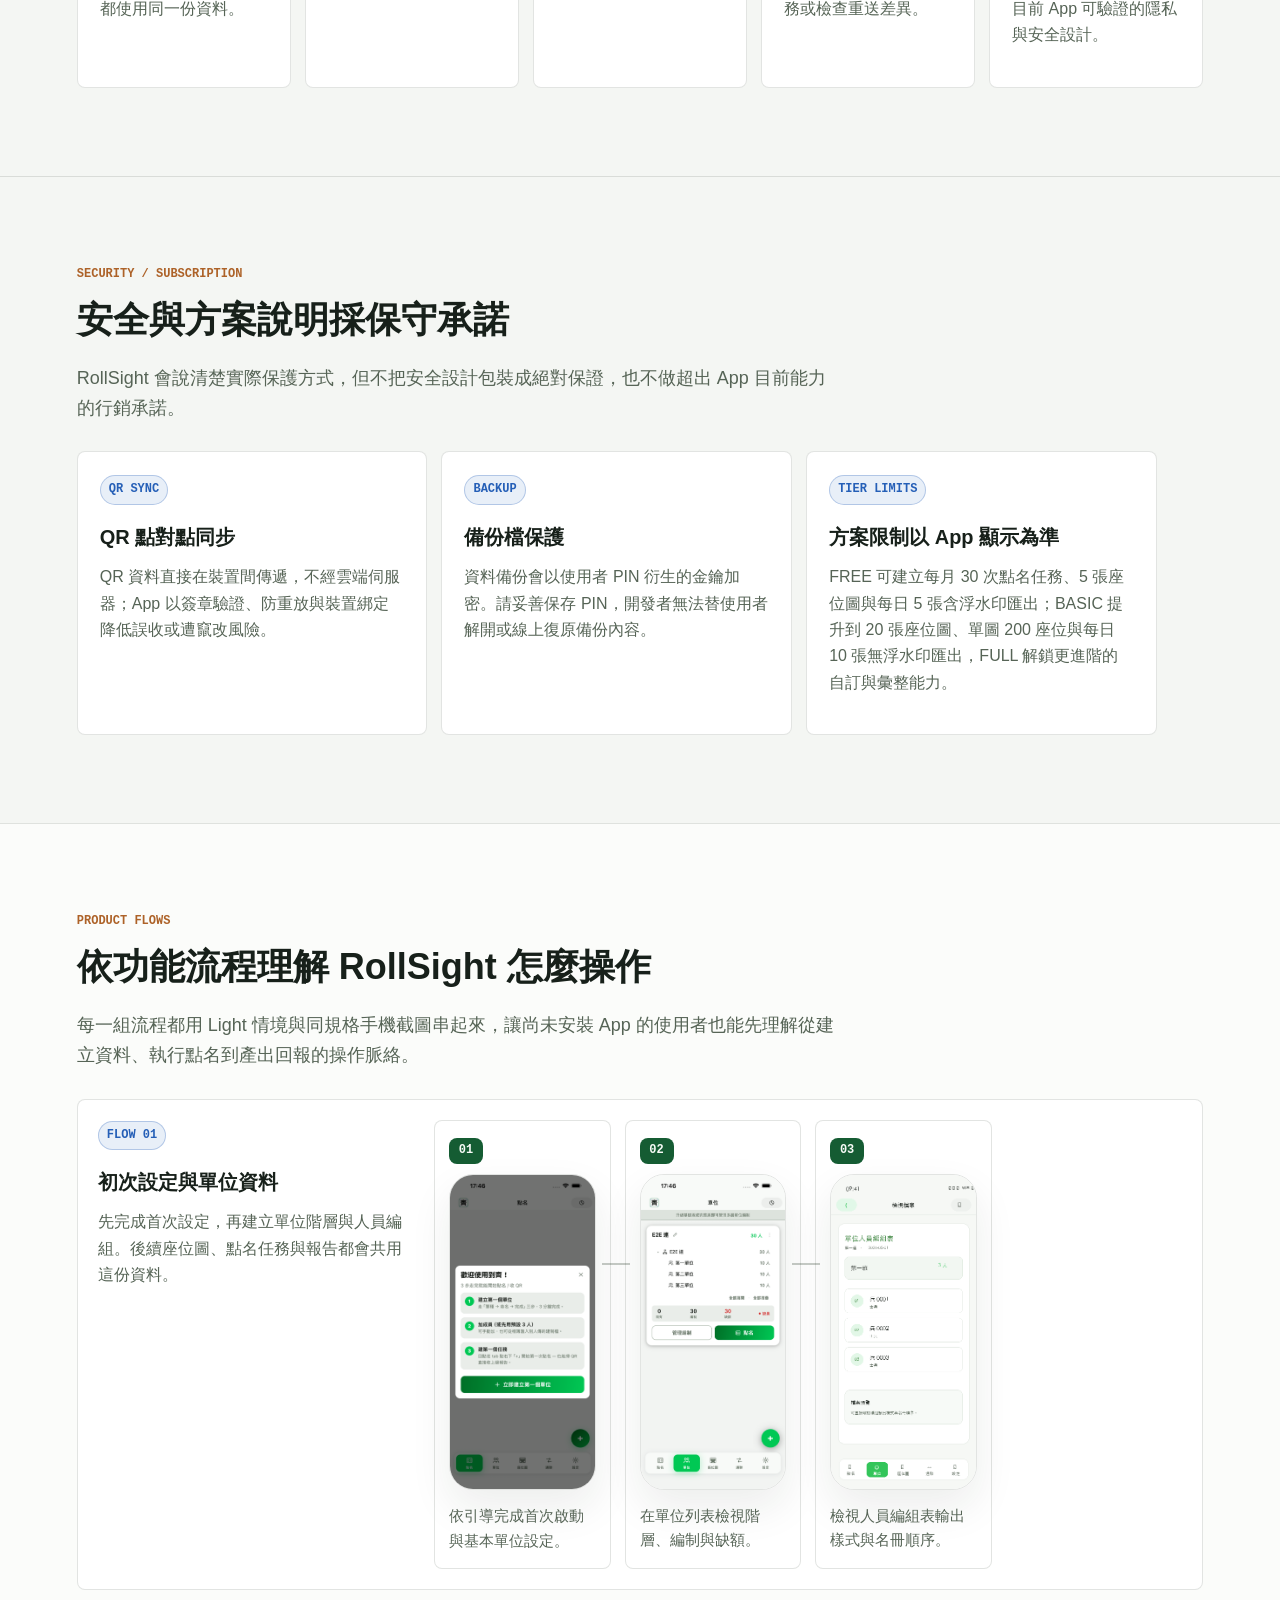
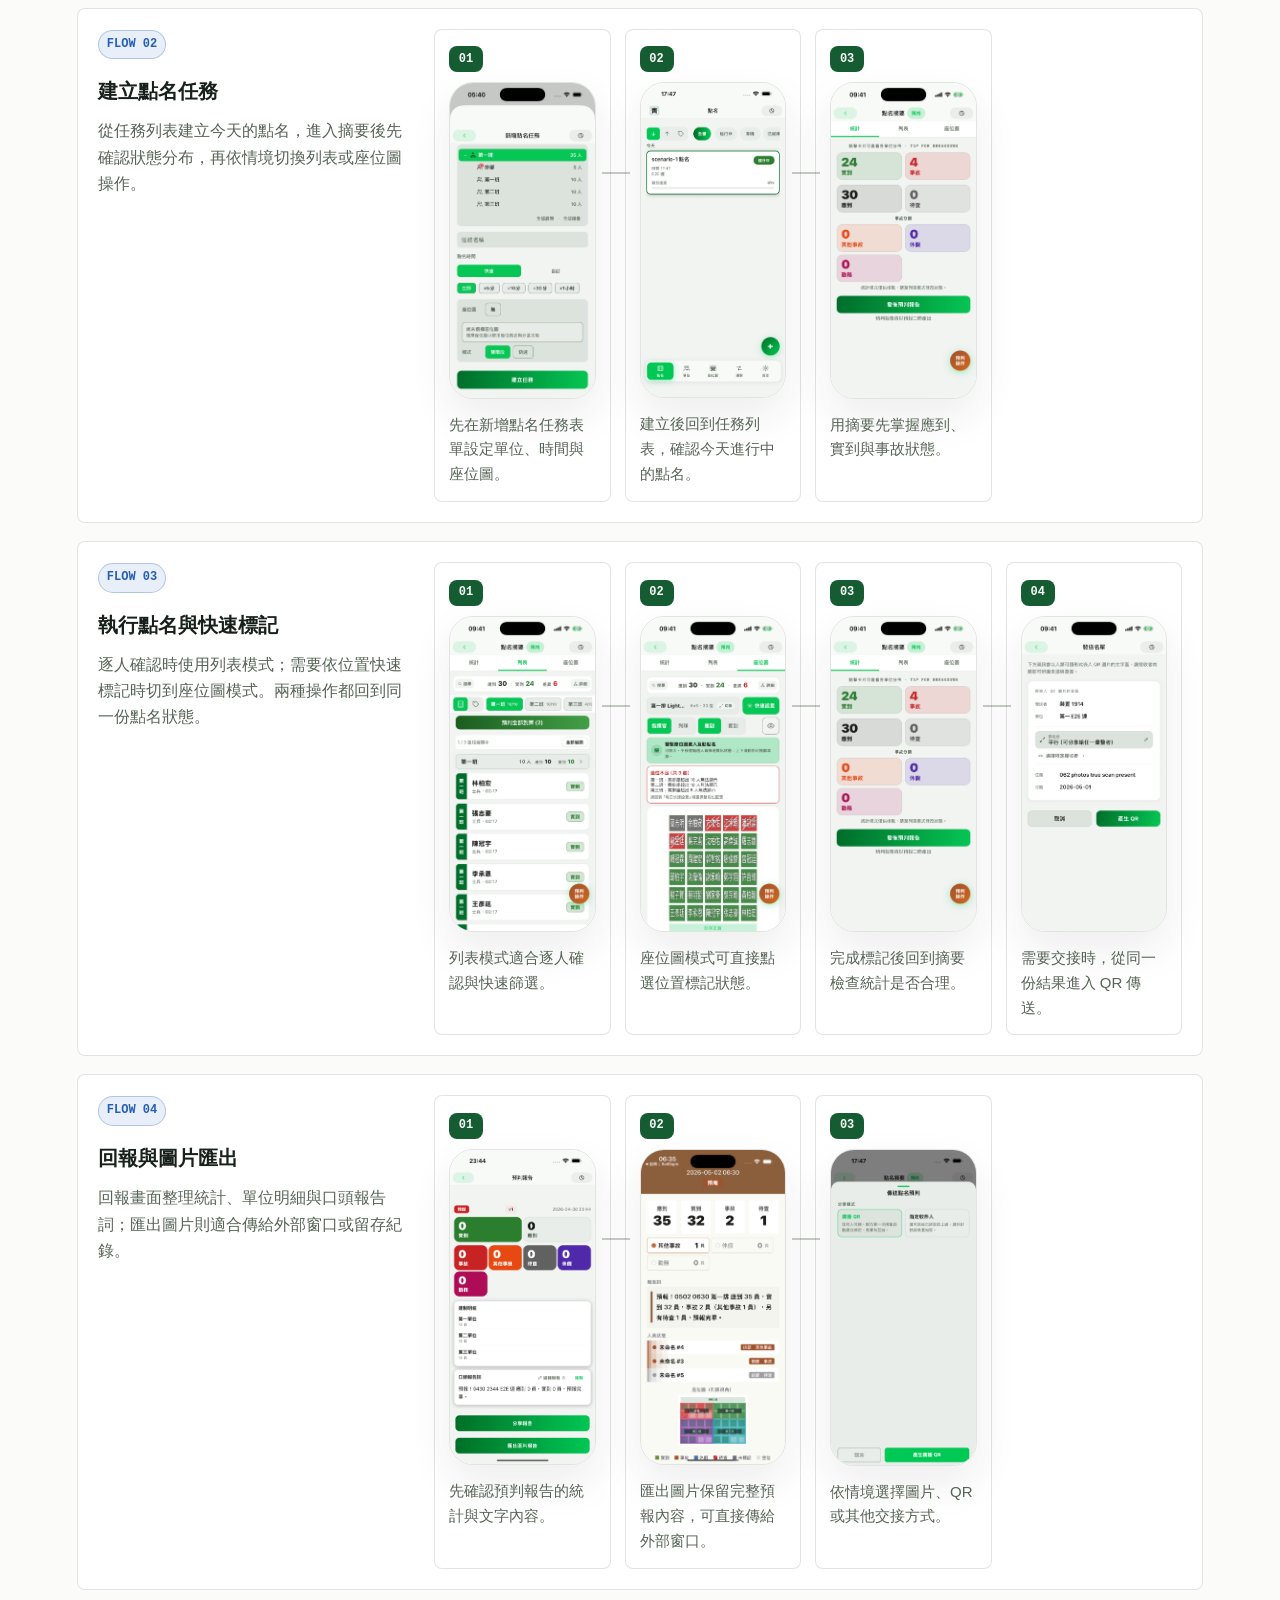
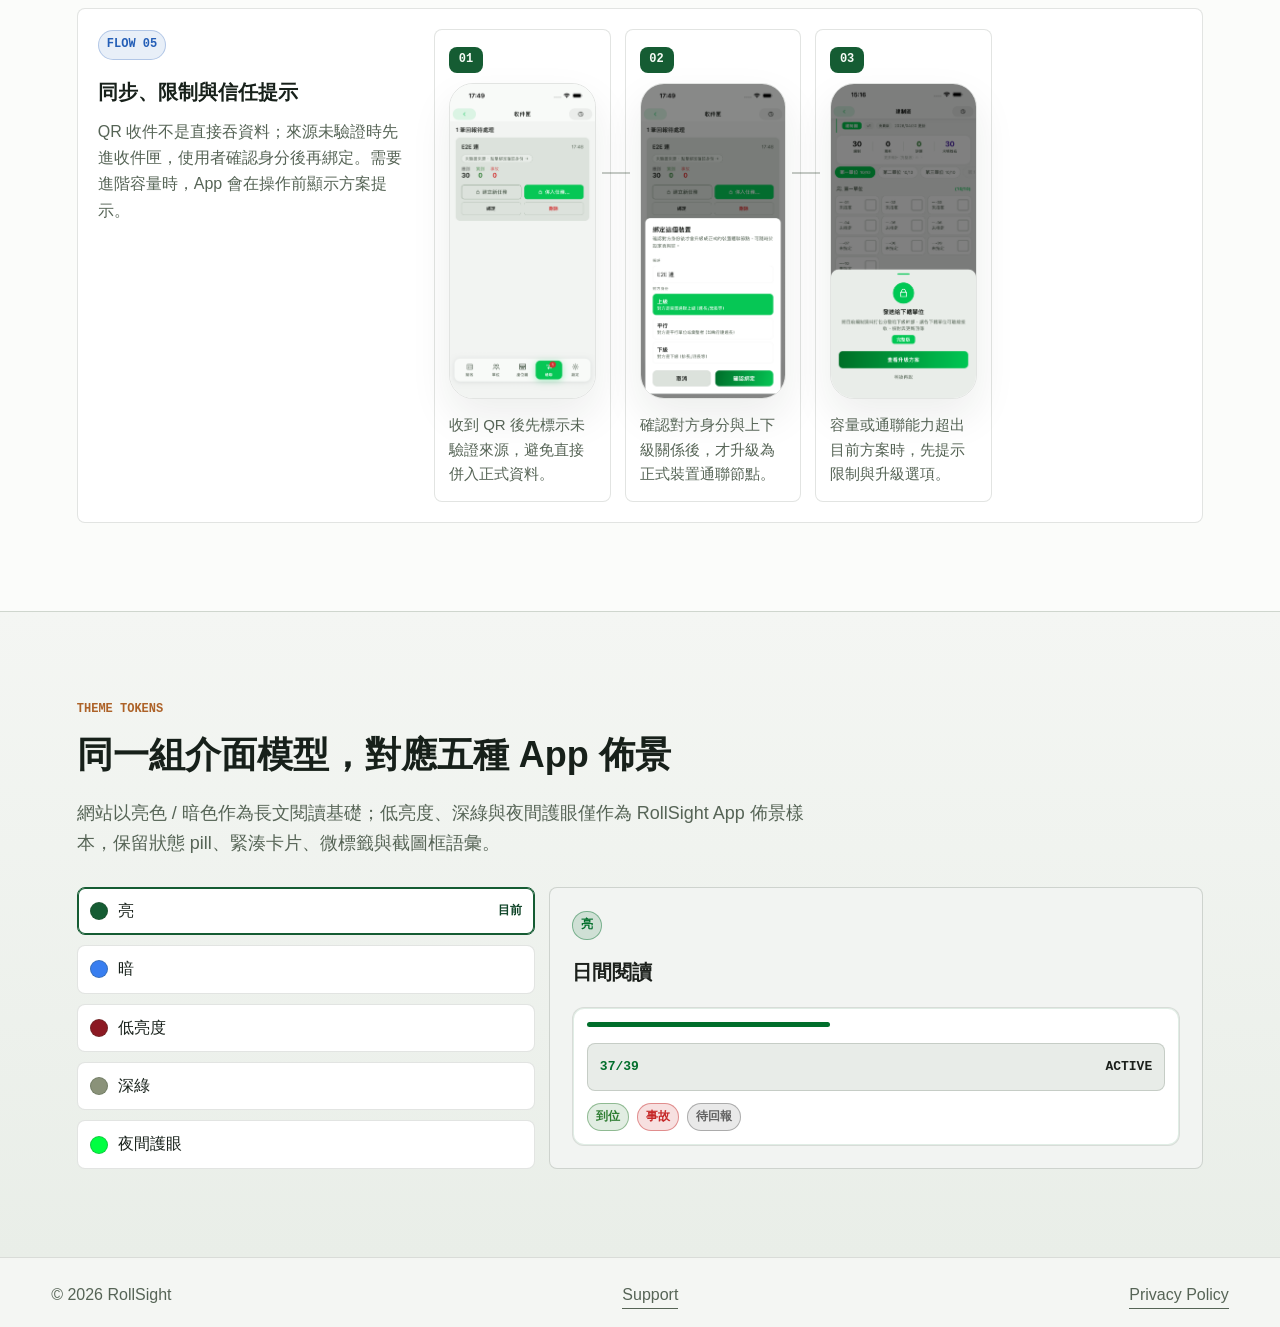
==== commit 4dc36b71: "docs(user-guide): add public manual page Summary: - Add a public user guide page with five chapter l" ====
--- a/index.html
+++ b/index.html
@@ -28,12 +28,12 @@
       <div class="hero-copy">
         <p class="eyebrow">OFFLINE / LOCAL FIRST</p>
         <h1><span>為小型單位設計的</span><span>點名與行政工具</span></h1>
-        <p class="lead">RollSight 協助你建立單位、安排座位圖、執行日常點名、匯出報告，並透過 QR Code 在裝置間同步資料。資料預設留在本機，不需要雲端帳號。</p>
+        <p class="lead">到齊協助你建立單位、安排座位圖、執行日常點名、匯出報告，並透過資料碼圖片在裝置間同步資料。資料預設留在本機，不需要雲端帳號。</p>
         <div class="hero-actions">
           <a class="button primary" href="#quickstart">快速上手</a>
-          <a class="button secondary" href="#manual">完整手冊</a>
+          <a class="button secondary" href="./user-guide/">完整手冊</a>
           <a class="button secondary" href="./support/">支援</a>
-          <a class="button secondary" href="./privacy/">Privacy</a>
+          <a class="button secondary" href="./privacy/">隱私政策</a>
         </div>
       </div>
       <div class="hero-showcase" aria-label="RollSight QR 報告圖片與點對點同步成果">
@@ -414,51 +414,56 @@
       <div id="manual" class="tab-panel" role="tabpanel" aria-labelledby="tab-manual" hidden>
         <section class="section manual-section">
           <div class="manual-copy">
-            <p class="eyebrow">USER GUIDE</p>
+            <p class="eyebrow">使用者手冊</p>
             <h2>完整手冊入口</h2>
-            <p class="narrow">目前先公開手冊索引與摘要，後續可再把 repo 內的 markdown 手冊逐頁轉成 HTML。需要協助時，也可以先從支援頁面聯絡開發者。</p>
+            <p class="narrow">手冊已依實際使用流程整理成五個章節。每個入口都對應到一段可閱讀的操作說明，從建立資料到訂閱方案都能直接查閱。</p>
           </div>
           <div class="manual-actions">
-            <a class="button primary" href="#quickstart">回到快速上手</a>
+            <a class="button primary" href="./user-guide/">開啟完整手冊</a>
             <a class="button secondary" href="./support/">前往支援頁</a>
           </div>
         </section>
         <section class="section">
           <div class="manual-index">
-            <article>
-              <span class="micro-label">GUIDE 01</span>
+            <article class="manual-card">
+              <span class="micro-label">第一章</span>
               <h3>建立單位完整指南</h3>
               <p>說明首次設定、建立第一個單位、階層樹狀單位資料、人員編組與主單位標記。</p>
-            </article>
-            <article>
-              <span class="micro-label">GUIDE 02</span>
+              <a class="text-link" href="./user-guide/#unit">閱讀建立單位</a>
+            </article>
+            <article class="manual-card">
+              <span class="micro-label">第二章</span>
               <h3>建立座位圖完整指南</h3>
               <p>整理座位圖 tab、任務內建立、範本套用、多單位共用與快速設定精靈。</p>
-            </article>
-            <article>
-              <span class="micro-label">GUIDE 03</span>
+              <a class="text-link" href="./user-guide/#seat-map">閱讀座位圖</a>
+            </article>
+            <article class="manual-card">
+              <span class="micro-label">第三章</span>
               <h3>建立點名任務完整指南</h3>
               <p>從建立任務、互動座位圖標記，到點名摘要與報告匯出流程。</p>
-            </article>
-            <article>
-              <span class="micro-label">GUIDE 04</span>
+              <a class="text-link" href="./user-guide/#attendance-task">閱讀點名任務</a>
+            </article>
+            <article class="manual-card">
+              <span class="micro-label">第四章</span>
               <h3>收件匣與重送對照完整指南</h3>
-              <p>說明 QR 匯入、收件匣彙整、併入任務、未驗證來源與重送內容對照。</p>
-            </article>
-            <article>
-              <span class="micro-label">GUIDE 05</span>
+              <p>說明資料碼匯入、收件匣彙整、併入任務、未驗證來源與重送內容對照。</p>
+              <a class="text-link" href="./user-guide/#inbox">閱讀收件匣</a>
+            </article>
+            <article class="manual-card">
+              <span class="micro-label">第五章</span>
               <h3>訂閱方案與付費哲學完整指南</h3>
-              <p>整理 FREE / BASIC / FULL 分層、試用、自動續訂、取消訂閱與方案提示原則。</p>
+              <p>整理免費版、基礎版、完整版分層、試用、自動續訂、取消訂閱與方案提示原則。</p>
+              <a class="text-link" href="./user-guide/#subscription">閱讀訂閱方案</a>
             </article>
           </div>
         </section>
         <section class="section manual-note">
           <h2>手冊狀態</h2>
-          <p class="narrow">此區目前是公開索引，尚未宣稱所有 markdown 手冊都已完成網頁化。下一階段會把各主題拆成獨立頁面，並保留 Privacy 與 Support 的固定入口。</p>
+          <p class="narrow">這五個手冊入口會固定對應到公開網站的使用者手冊。若應用程式功能、方案限制或截圖更新，後續只需要同步維護這些章節。</p>
           <div class="manual-actions">
-            <a class="button primary" href="#quickstart">查看快速上手</a>
-            <a class="button secondary" href="./privacy/">Privacy Policy</a>
-            <a class="button secondary" href="./support/">Support</a>
+            <a class="button primary" href="./user-guide/">查看完整手冊</a>
+            <a class="button secondary" href="./privacy/">隱私政策</a>
+            <a class="button secondary" href="./support/">支援</a>
           </div>
         </section>
         <section class="section">
--- a/styles.css
+++ b/styles.css
@@ -851,6 +851,296 @@
   gap: 12px;
 }
 
+.manual-card {
+  display: flex;
+  flex-direction: column;
+  gap: 10px;
+}
+
+.manual-card .text-link {
+  width: fit-content;
+  margin-top: auto;
+  color: var(--site-primary-strong);
+  font-weight: 800;
+}
+
+.guide-hero {
+  display: grid;
+  grid-template-columns: minmax(0, 0.92fr) minmax(280px, 0.58fr);
+  gap: clamp(24px, 5vw, 64px);
+  align-items: end;
+  padding: clamp(44px, 7vw, 84px) clamp(18px, 6vw, 88px);
+  border-bottom: 1px solid var(--site-border-subtle);
+}
+
+.guide-hero-card {
+  min-height: 0;
+  background:
+    linear-gradient(145deg, color-mix(in srgb, var(--site-primary) 12%, transparent), transparent 58%),
+    var(--site-surface-panel);
+}
+
+.guide-hero-card dl {
+  display: grid;
+  gap: 12px;
+}
+
+.guide-hero-card dl > div {
+  display: flex;
+  align-items: center;
+  justify-content: space-between;
+  gap: 12px;
+  padding-bottom: 10px;
+  border-bottom: 1px solid var(--site-border-subtle);
+}
+
+.guide-hero-card dl > div:last-child {
+  padding-bottom: 0;
+  border-bottom: 0;
+}
+
+.guide-book-card {
+  align-self: stretch;
+  overflow: hidden;
+}
+
+.guide-book-stack {
+  display: grid;
+  gap: 10px;
+  margin: 18px 0;
+}
+
+.guide-book-tab {
+  display: grid;
+  grid-template-columns: 72px minmax(0, 1fr);
+  column-gap: 14px;
+  row-gap: 2px;
+  align-items: center;
+  min-height: 74px;
+  padding: 14px 16px;
+  color: var(--site-text-primary);
+  background: color-mix(in srgb, var(--site-surface-soft) 78%, #ffffff);
+  border: 1px solid var(--site-border-subtle);
+  border-left: 6px solid var(--site-primary);
+  border-radius: 14px;
+  text-decoration: none;
+  box-shadow: 0 14px 26px rgba(15, 23, 42, 0.06);
+  transition: transform 160ms ease, border-color 160ms ease, box-shadow 160ms ease;
+}
+
+.guide-book-tab:nth-child(2) {
+  margin-left: 18px;
+}
+
+.guide-book-tab:nth-child(3) {
+  margin-left: 36px;
+}
+
+.guide-book-tab:nth-child(4) {
+  margin-left: 18px;
+}
+
+.guide-book-tab:hover,
+.guide-book-tab:focus-visible {
+  transform: translateY(-2px);
+  border-color: color-mix(in srgb, var(--site-primary) 42%, var(--site-border-subtle));
+  box-shadow: 0 20px 34px rgba(15, 23, 42, 0.10);
+}
+
+.guide-book-tab span {
+  grid-row: span 2;
+  color: var(--site-primary-strong);
+  font-size: 14px;
+  font-weight: 900;
+  letter-spacing: 0;
+  white-space: nowrap;
+}
+
+.guide-book-tab strong {
+  min-width: 0;
+  overflow-wrap: anywhere;
+  font-size: clamp(18px, 2vw, 24px);
+  line-height: 1.18;
+}
+
+.guide-book-tab small {
+  color: var(--site-text-secondary);
+  font-size: 14px;
+  font-weight: 760;
+}
+
+.guide-quick-facts {
+  margin-top: 16px;
+}
+
+.guide-nav {
+  display: grid;
+  grid-template-columns: repeat(5, minmax(0, 1fr));
+  gap: 10px;
+  padding: 14px clamp(18px, 6vw, 88px);
+  background: var(--site-surface-soft);
+  border-bottom: 1px solid var(--site-border-subtle);
+}
+
+.guide-nav a {
+  display: inline-flex;
+  align-items: center;
+  justify-content: center;
+  min-height: 42px;
+  padding: 8px 12px;
+  color: var(--site-primary-strong);
+  background: var(--site-surface-panel);
+  border: 1px solid var(--site-border-subtle);
+  border-radius: var(--site-card-radius);
+  text-decoration: none;
+  font-weight: 800;
+  text-align: center;
+}
+
+.guide-section {
+  display: grid;
+  grid-template-columns: minmax(220px, 0.36fr) minmax(0, 1fr);
+  gap: 24px;
+  align-items: start;
+  border-top: 1px solid var(--site-border-subtle);
+}
+
+.guide-section:first-of-type {
+  border-top: 0;
+}
+
+.guide-section-heading {
+  position: sticky;
+  top: 92px;
+}
+
+.guide-panel-grid {
+  display: grid;
+  grid-template-columns: repeat(3, minmax(0, 1fr));
+  gap: 14px;
+}
+
+.guide-panel {
+  min-height: 0;
+}
+
+.guide-onboarding-card {
+  position: relative;
+  min-height: 0;
+  padding: clamp(22px, 4vw, 38px);
+  background: var(--site-surface-panel);
+  border: 1px solid var(--site-border-subtle);
+  border-radius: 20px;
+  box-shadow: var(--site-shadow-card);
+}
+
+.guide-onboarding-card h3 {
+  margin-bottom: 6px;
+  font-size: clamp(28px, 4vw, 44px);
+}
+
+.guide-onboarding-card > p {
+  margin-bottom: 22px;
+  color: var(--site-text-secondary);
+  font-size: 20px;
+  font-weight: 760;
+}
+
+.guide-onboarding-card ol {
+  display: grid;
+  gap: 16px;
+  margin: 0;
+  padding: 0;
+  list-style: none;
+}
+
+.guide-onboarding-card li {
+  display: grid;
+  grid-template-columns: 64px minmax(0, 1fr);
+  gap: 16px;
+  align-items: start;
+  padding: 20px;
+  background: var(--site-surface-soft);
+  border: 1px solid var(--site-border-subtle);
+  border-radius: 18px;
+}
+
+.guide-onboarding-card li > span {
+  display: inline-flex;
+  align-items: center;
+  justify-content: center;
+  width: 50px;
+  min-height: 50px;
+  color: #ffffff;
+  background: #06c755;
+  border-radius: var(--site-pill-radius);
+  font-size: 26px;
+  font-weight: 900;
+}
+
+.guide-onboarding-card li strong {
+  display: block;
+  margin-bottom: 4px;
+  color: var(--site-text-primary);
+  font-size: 22px;
+}
+
+.guide-onboarding-card li p {
+  margin: 0;
+  color: var(--site-text-secondary);
+  font-size: 18px;
+  font-weight: 700;
+}
+
+.guide-close-button {
+  position: absolute;
+  top: 24px;
+  right: 24px;
+  width: 38px;
+  min-height: 38px;
+  color: var(--site-text-secondary);
+  background: transparent;
+  border: 0;
+  font-size: 34px;
+  line-height: 1;
+}
+
+.guide-primary-action {
+  display: flex;
+  align-items: center;
+  justify-content: center;
+  min-height: 66px;
+  margin-top: 22px;
+  color: #ffffff;
+  background: linear-gradient(135deg, #007a33, #06c755);
+  border-radius: 18px;
+  font-size: clamp(20px, 3vw, 30px);
+  font-weight: 900;
+  text-align: center;
+}
+
+.guide-panel strong {
+  display: block;
+  margin-bottom: 8px;
+  color: var(--site-text-primary);
+}
+
+.guide-fact-list {
+  display: grid;
+  gap: 10px;
+  margin: 0;
+  padding: 0;
+  list-style: none;
+}
+
+.guide-fact-list li {
+  padding: 12px 14px;
+  color: var(--site-text-secondary);
+  background: var(--site-surface-panel);
+  border: 1px solid var(--site-border-subtle);
+  border-radius: var(--site-card-radius);
+}
+
 .policy-page main {
   max-width: 900px;
   margin: 0 auto;
@@ -894,15 +1184,20 @@
   .trust-grid,
   .feature-flow,
   .screenshot-grid,
-  .steps-five {
+  .steps-five,
+  .guide-nav,
+  .guide-panel-grid {
     grid-template-columns: repeat(2, minmax(0, 1fr));
   }
 
-  .feature-flow {
+  .feature-flow,
+  .guide-section,
+  .guide-hero {
     grid-template-columns: 1fr;
   }
 
-  .flow-copy {
+  .flow-copy,
+  .guide-section-heading {
     position: static;
   }
 
@@ -921,7 +1216,8 @@
   .flow-track,
   .steps,
   .steps-five,
-  .screenshot-grid {
+  .screenshot-grid,
+  .guide-panel-grid {
     grid-template-columns: repeat(2, minmax(0, 1fr));
   }
 
@@ -967,8 +1263,41 @@
 
 @media (max-width: 640px) {
   .flow-track,
-  .feature-flow-compact .flow-track {
+  .feature-flow-compact .flow-track,
+  .guide-nav,
+  .guide-panel-grid {
     grid-template-columns: 1fr;
+  }
+
+  .guide-onboarding-card li {
+    grid-template-columns: 48px minmax(0, 1fr);
+    gap: 12px;
+    padding: 16px;
+  }
+
+  .guide-onboarding-card li > span {
+    width: 42px;
+    min-height: 42px;
+    font-size: 22px;
+  }
+
+  .guide-onboarding-card li strong {
+    font-size: 19px;
+  }
+
+  .guide-onboarding-card li p {
+    font-size: 16px;
+  }
+
+  .guide-book-tab,
+  .guide-book-tab:nth-child(2),
+  .guide-book-tab:nth-child(3),
+  .guide-book-tab:nth-child(4) {
+    margin-left: 0;
+  }
+
+  .guide-book-tab {
+    grid-template-columns: 64px minmax(0, 1fr);
   }
 }
 
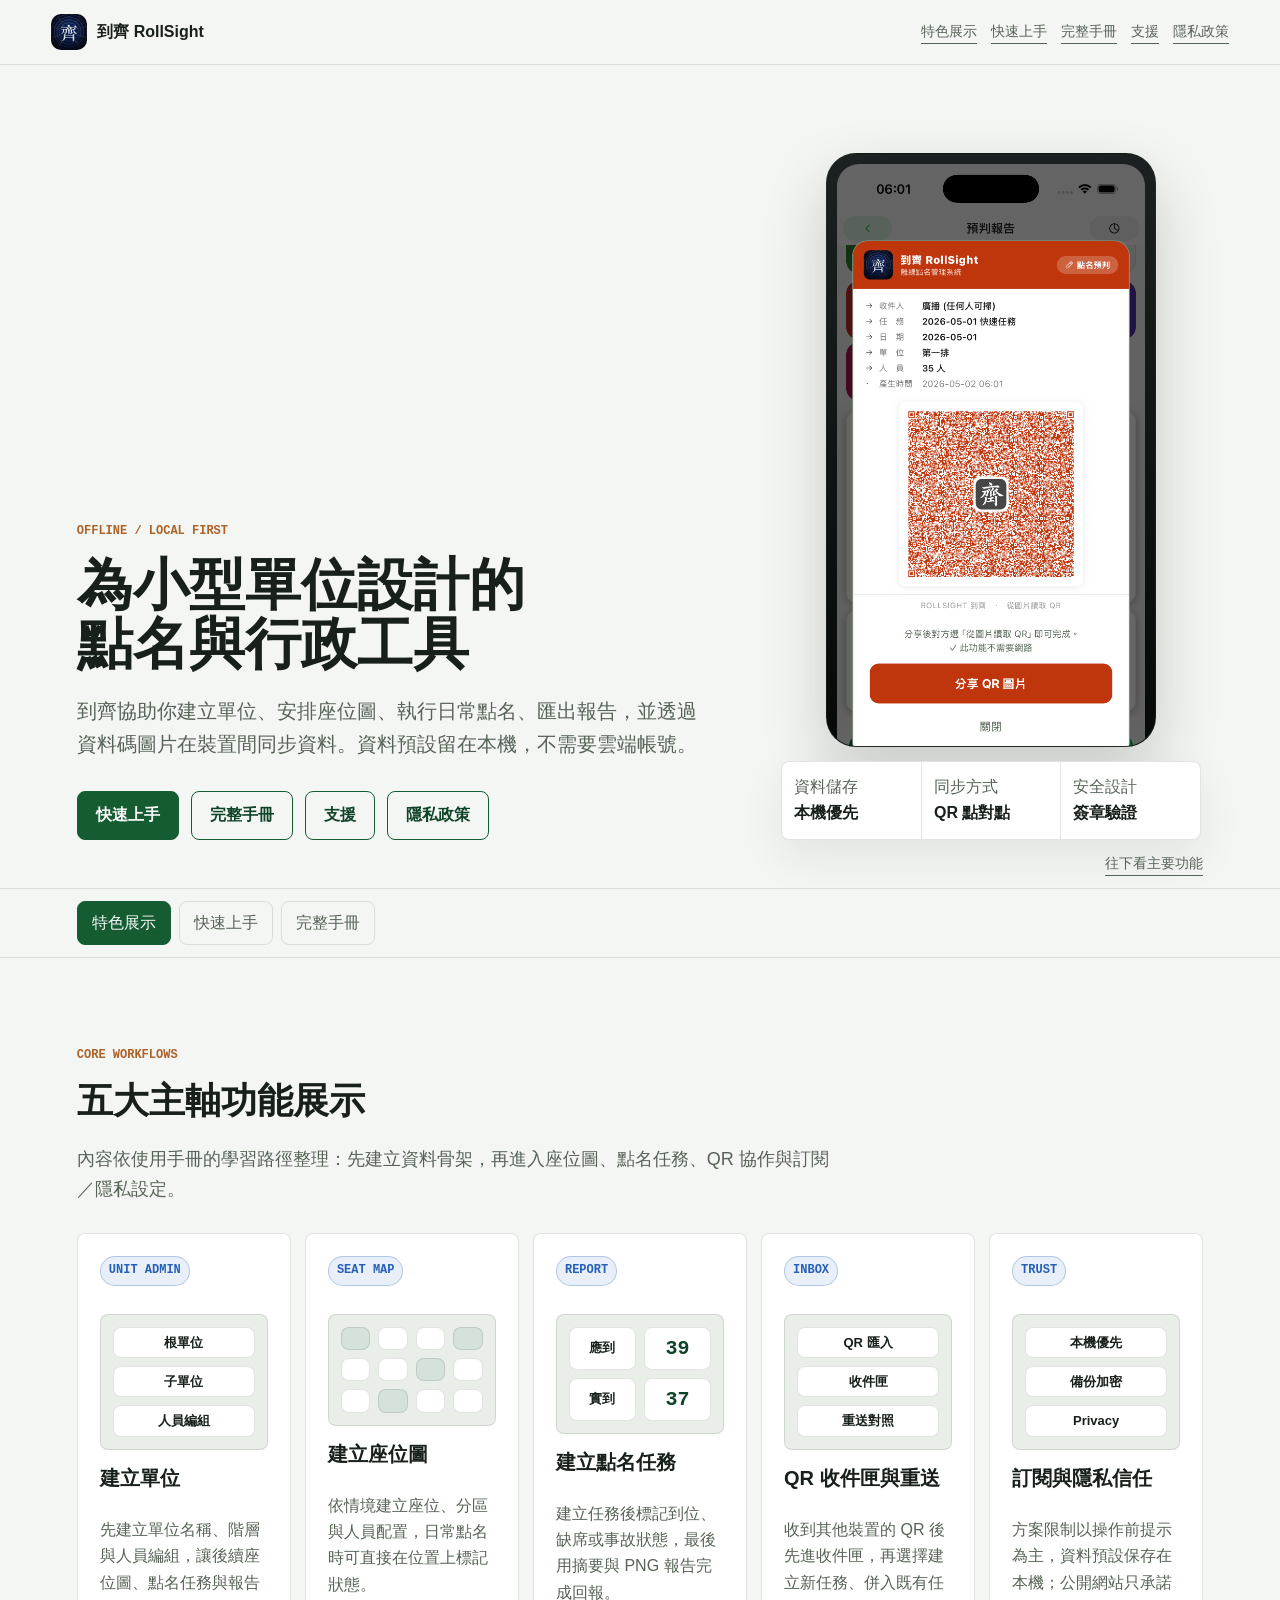
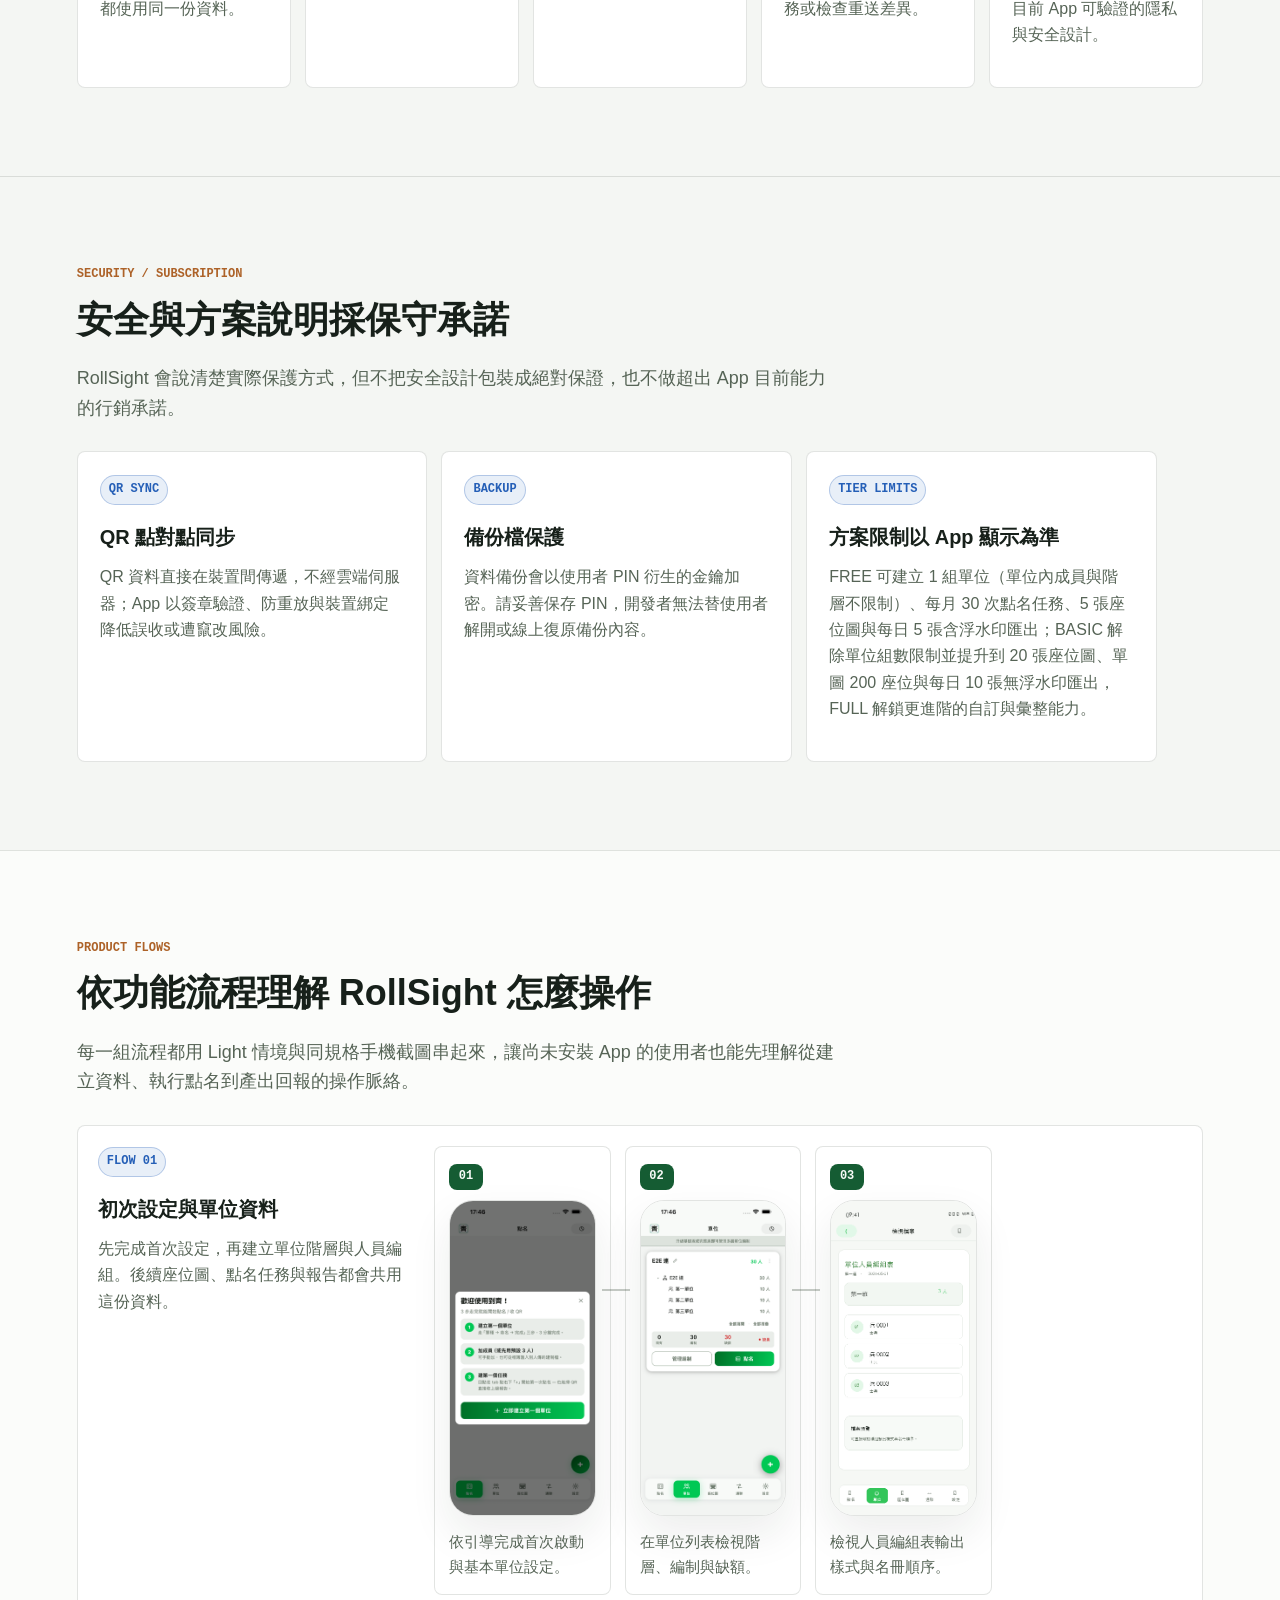
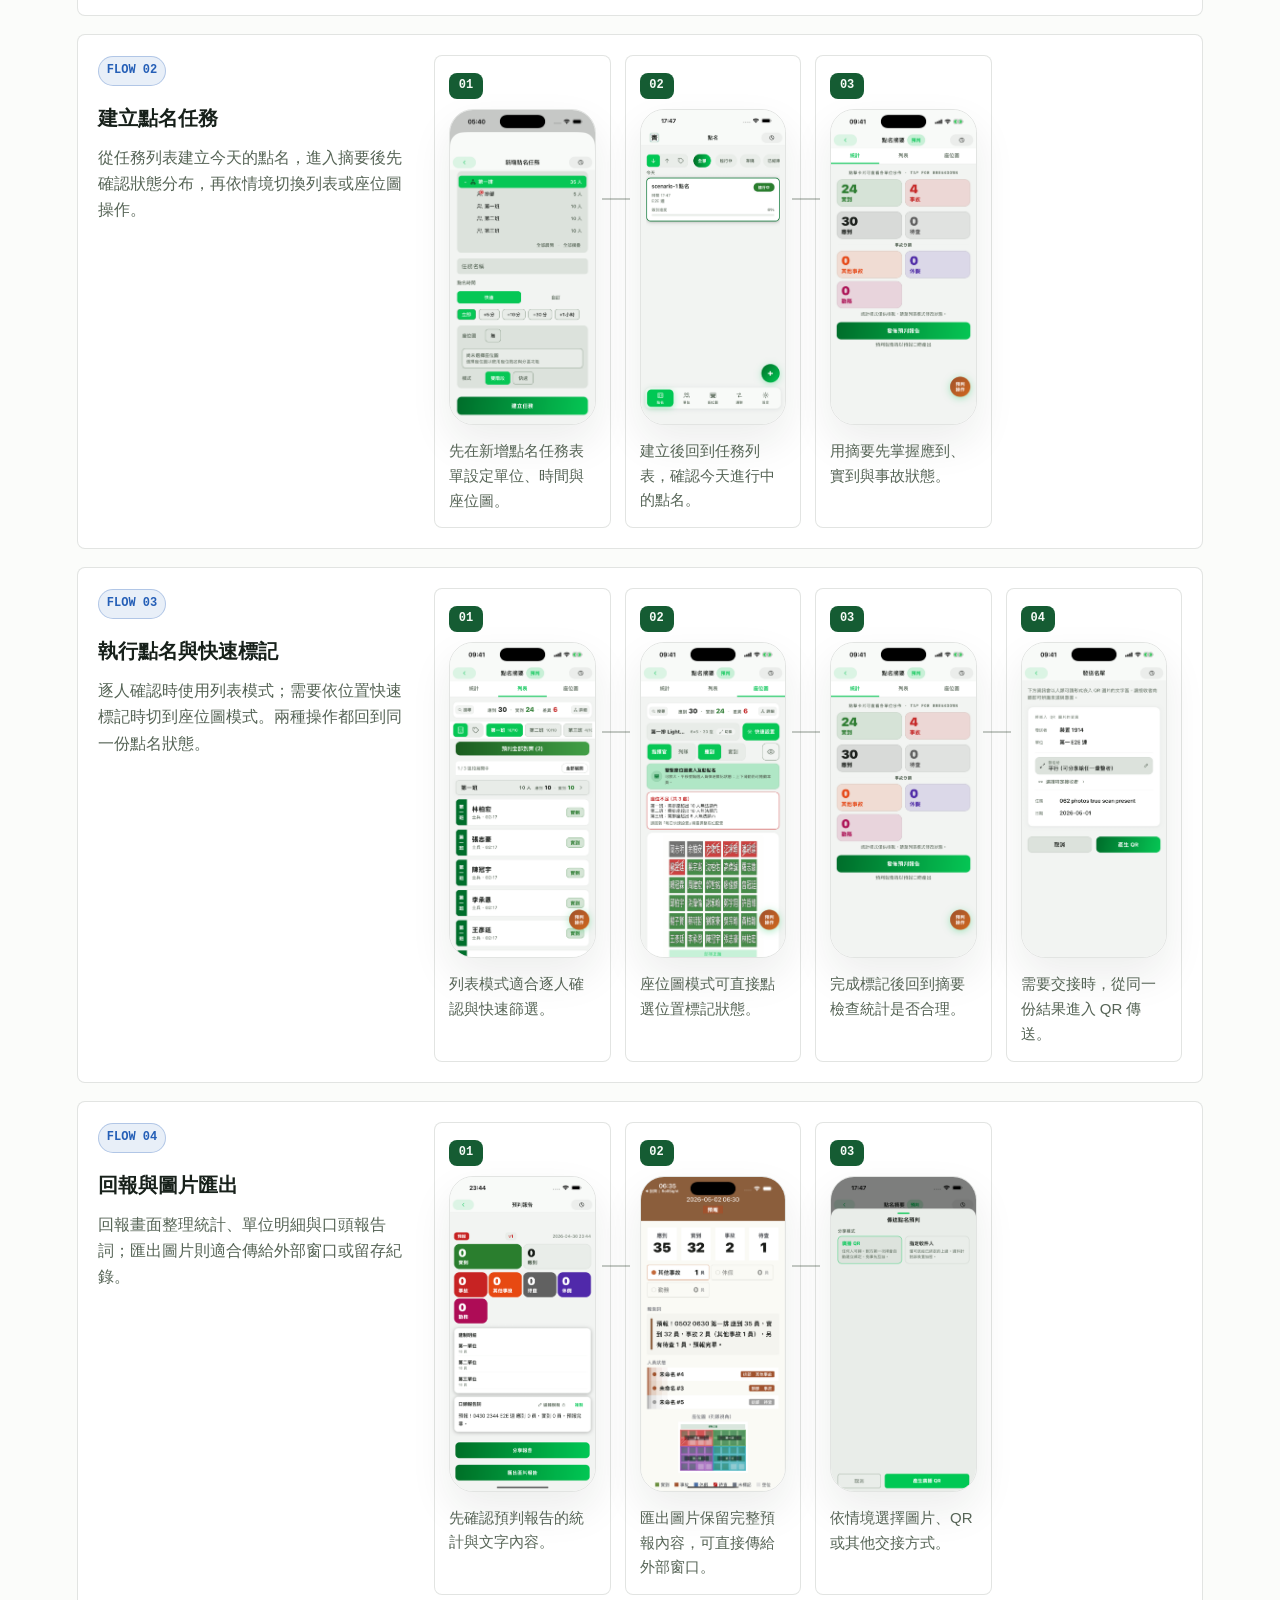
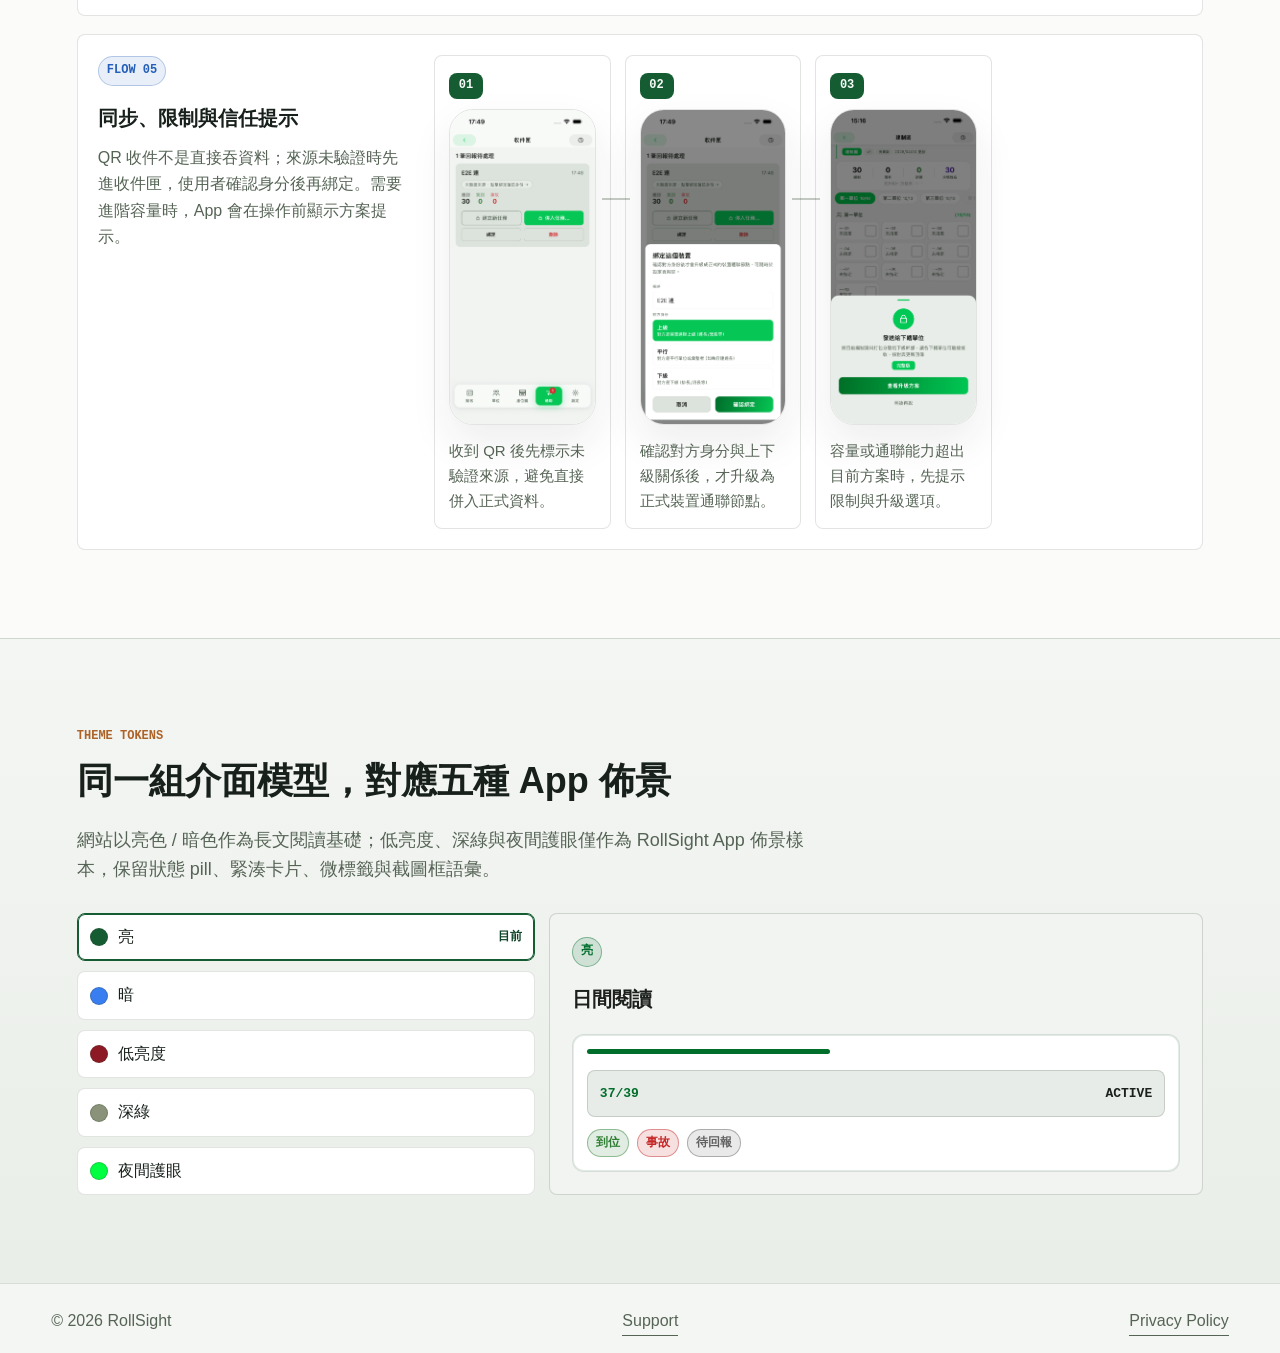
==== commit c0a98fd6: "Update free tier website limits" ====
--- a/index.html
+++ b/index.html
@@ -145,7 +145,7 @@
             <article>
               <span class="micro-label">TIER LIMITS</span>
               <h3>方案限制以 App 顯示為準</h3>
-              <p>FREE 可建立每月 30 次點名任務、5 張座位圖與每日 5 張含浮水印匯出；BASIC 提升到 20 張座位圖、單圖 200 座位與每日 10 張無浮水印匯出，FULL 解鎖更進階的自訂與彙整能力。</p>
+              <p>FREE 可建立 1 組單位（單位內成員與階層不限制）、每月 30 次點名任務、5 張座位圖與每日 5 張含浮水印匯出；BASIC 解除單位組數限制並提升到 20 張座位圖、單圖 200 座位與每日 10 張無浮水印匯出，FULL 解鎖更進階的自訂與彙整能力。</p>
             </article>
           </div>
         </section>
@@ -434,7 +434,7 @@
             <article class="manual-card">
               <span class="micro-label">第二章</span>
               <h3>建立座位圖完整指南</h3>
-              <p>整理座位圖 tab、任務內建立、範本套用、多單位共用與快速設定精靈。</p>
+              <p>整理座位圖頁、任務內建立、範本套用、多單位共用與快速設定精靈。</p>
               <a class="text-link" href="./user-guide/#seat-map">閱讀座位圖</a>
             </article>
             <article class="manual-card">
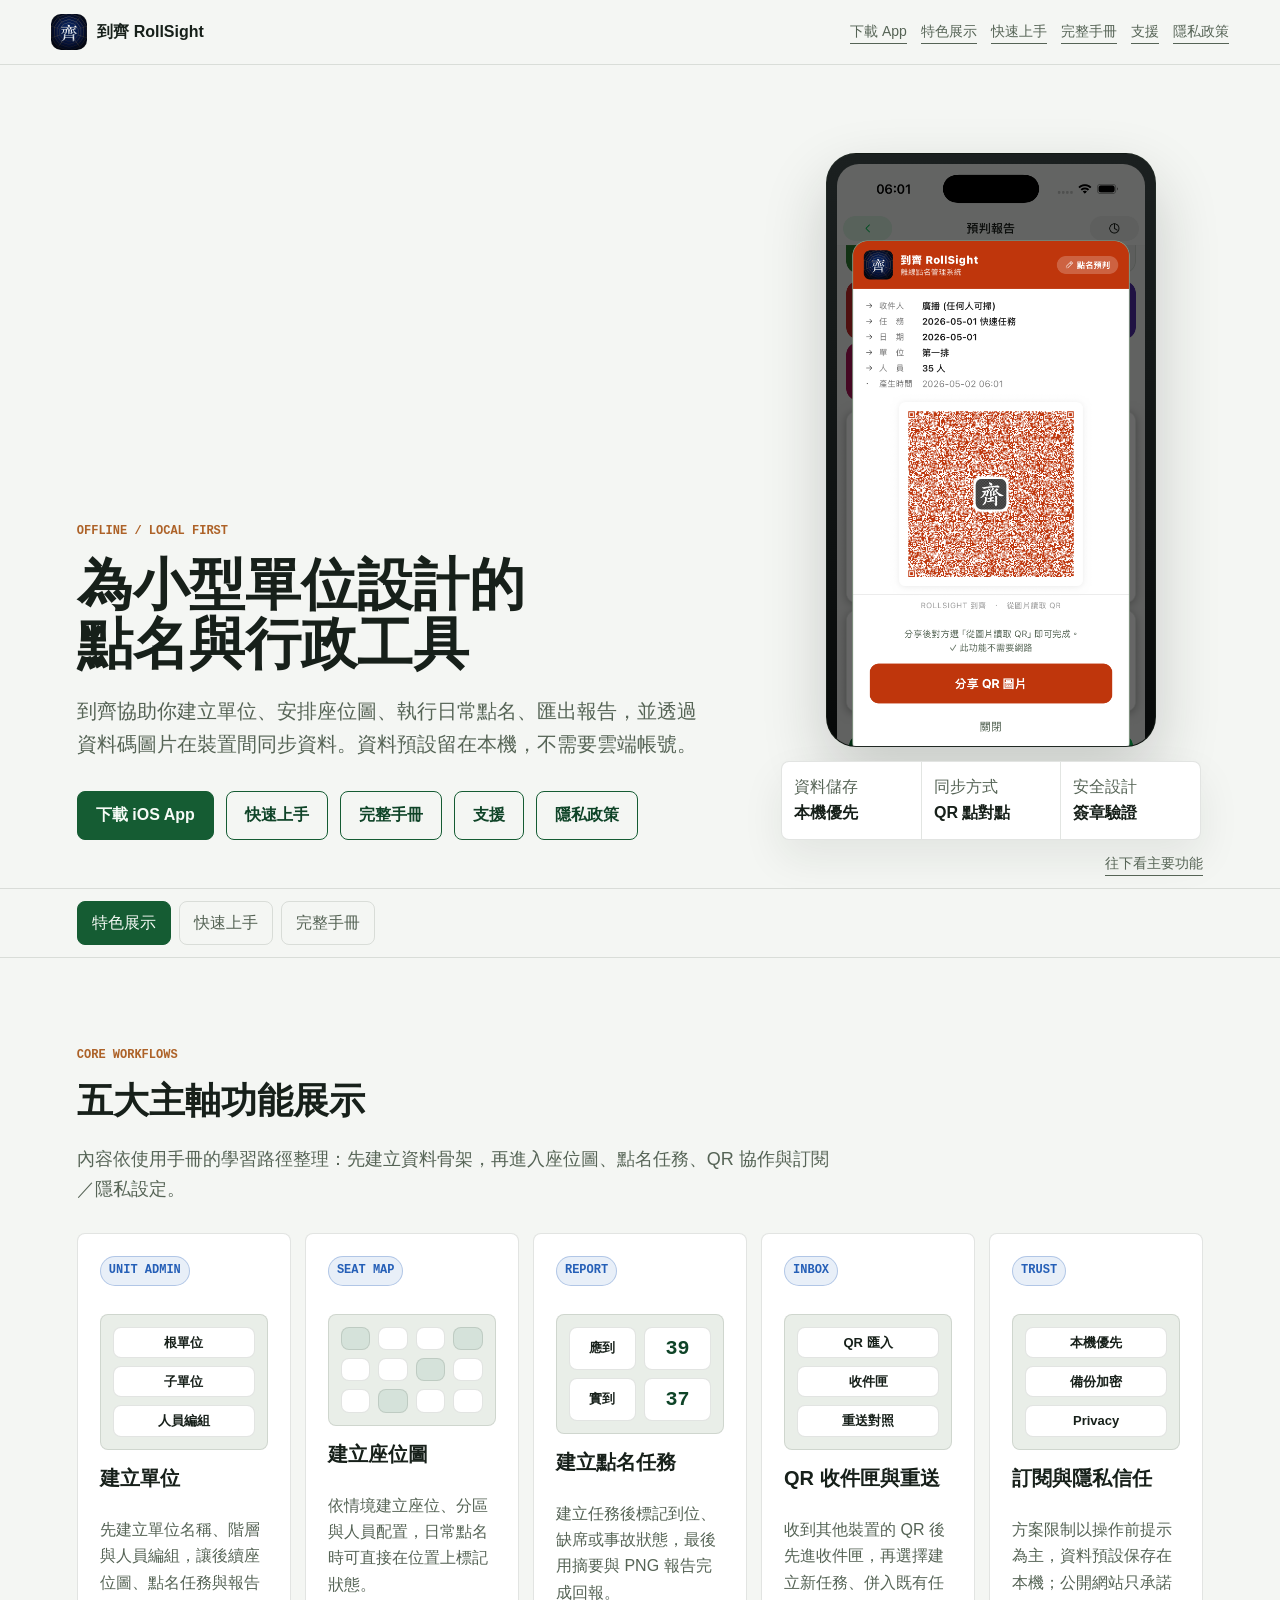
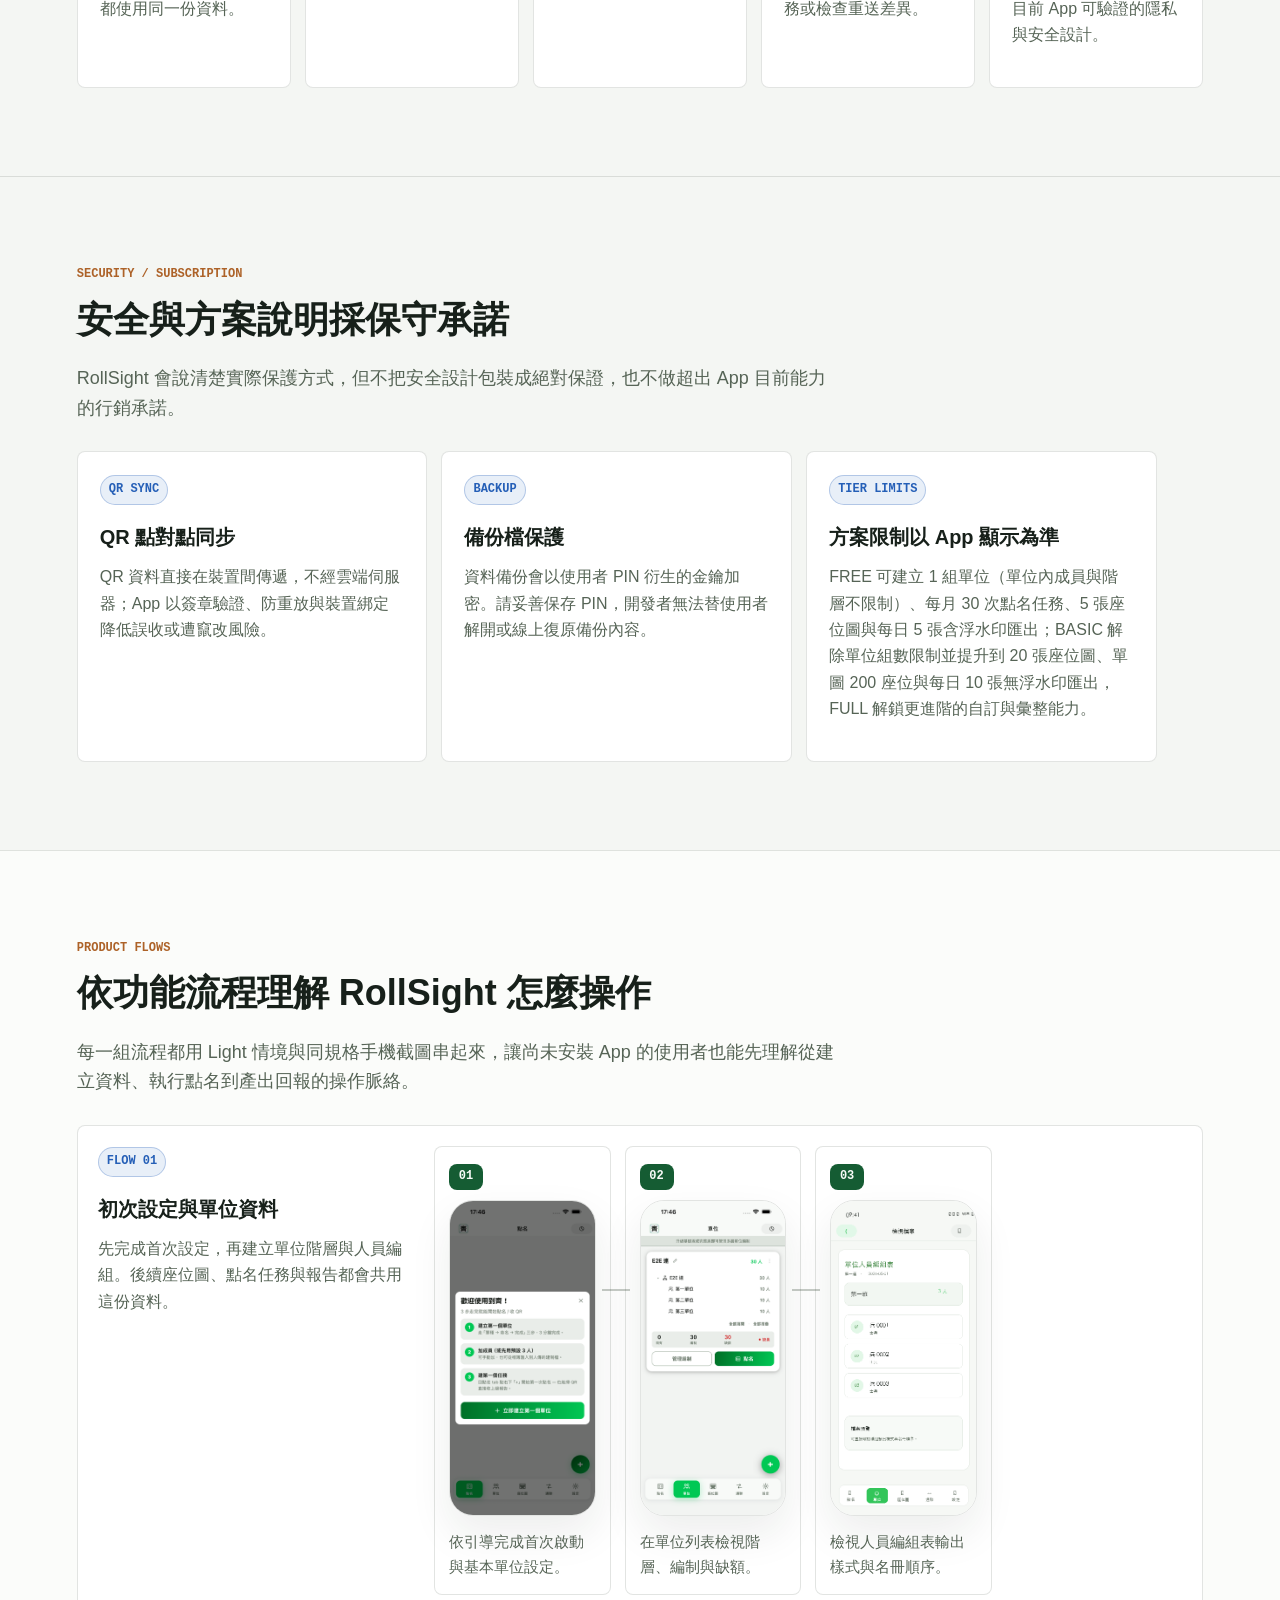
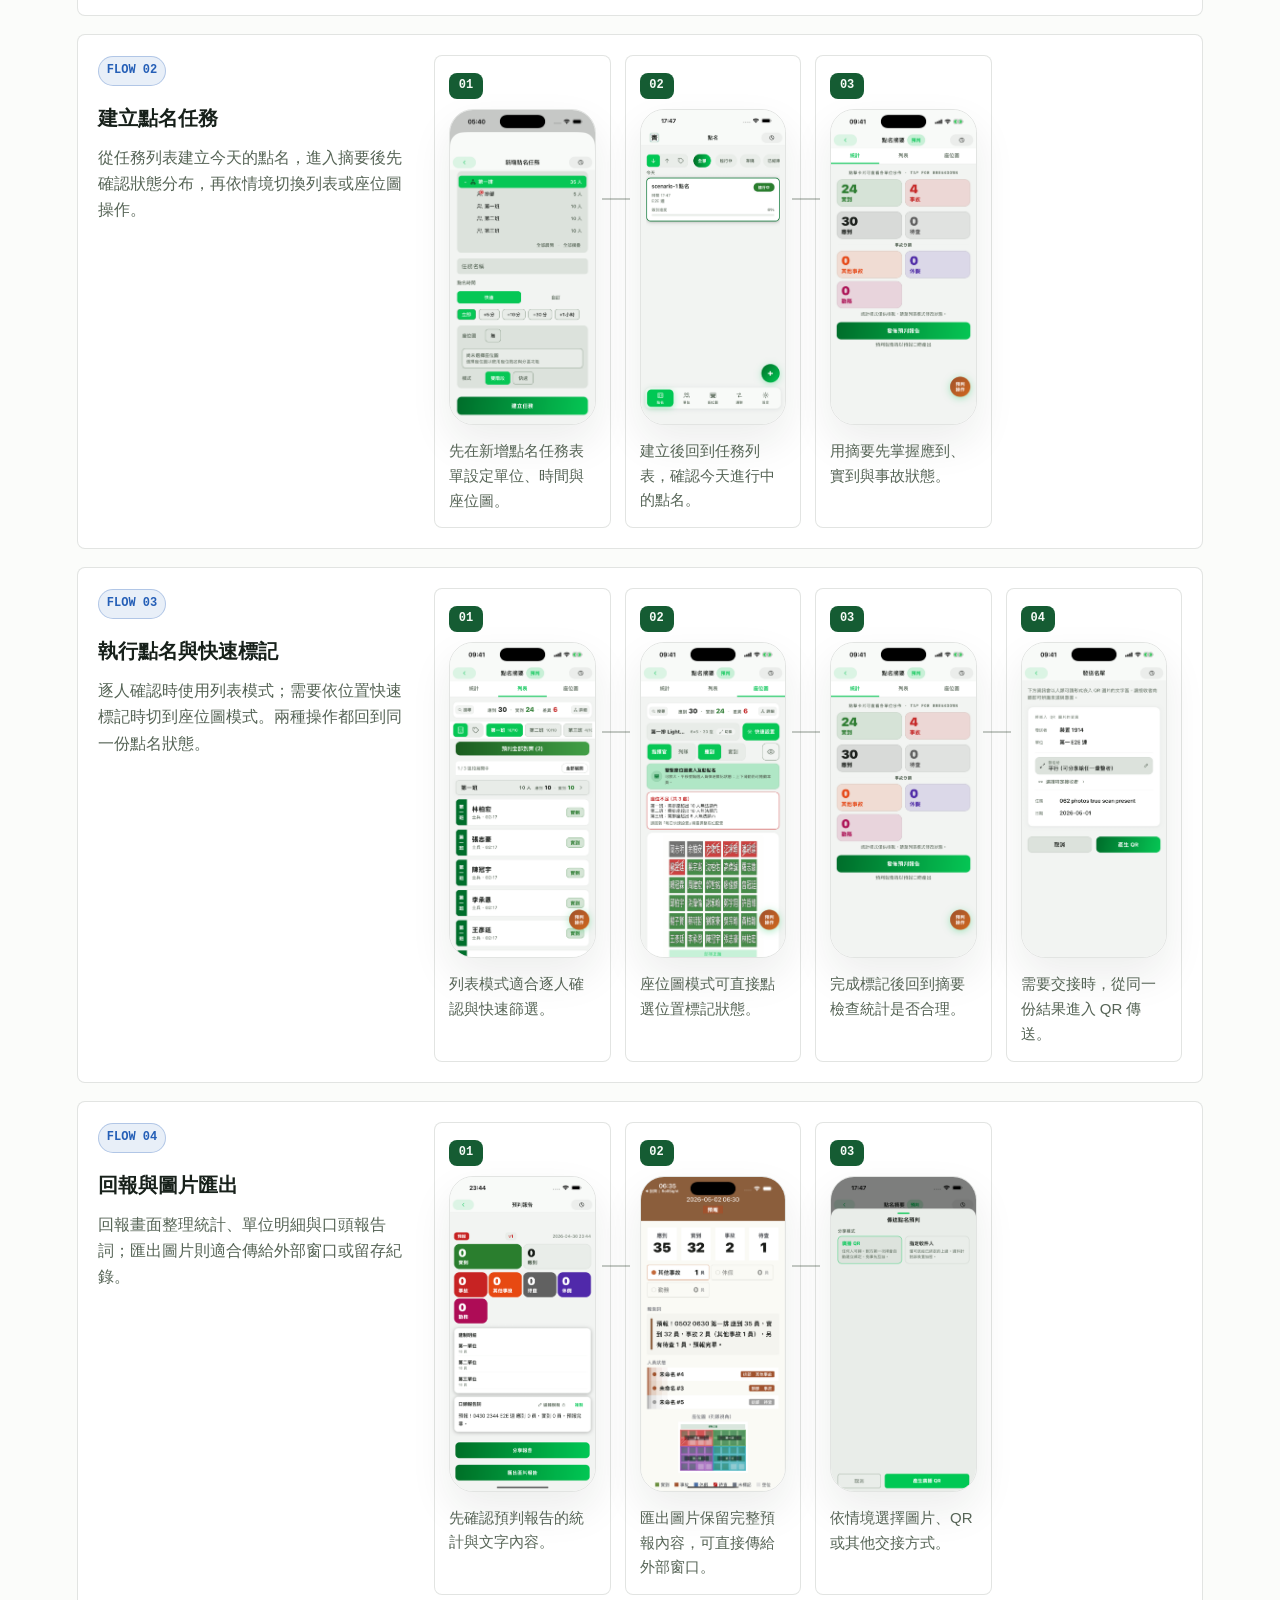
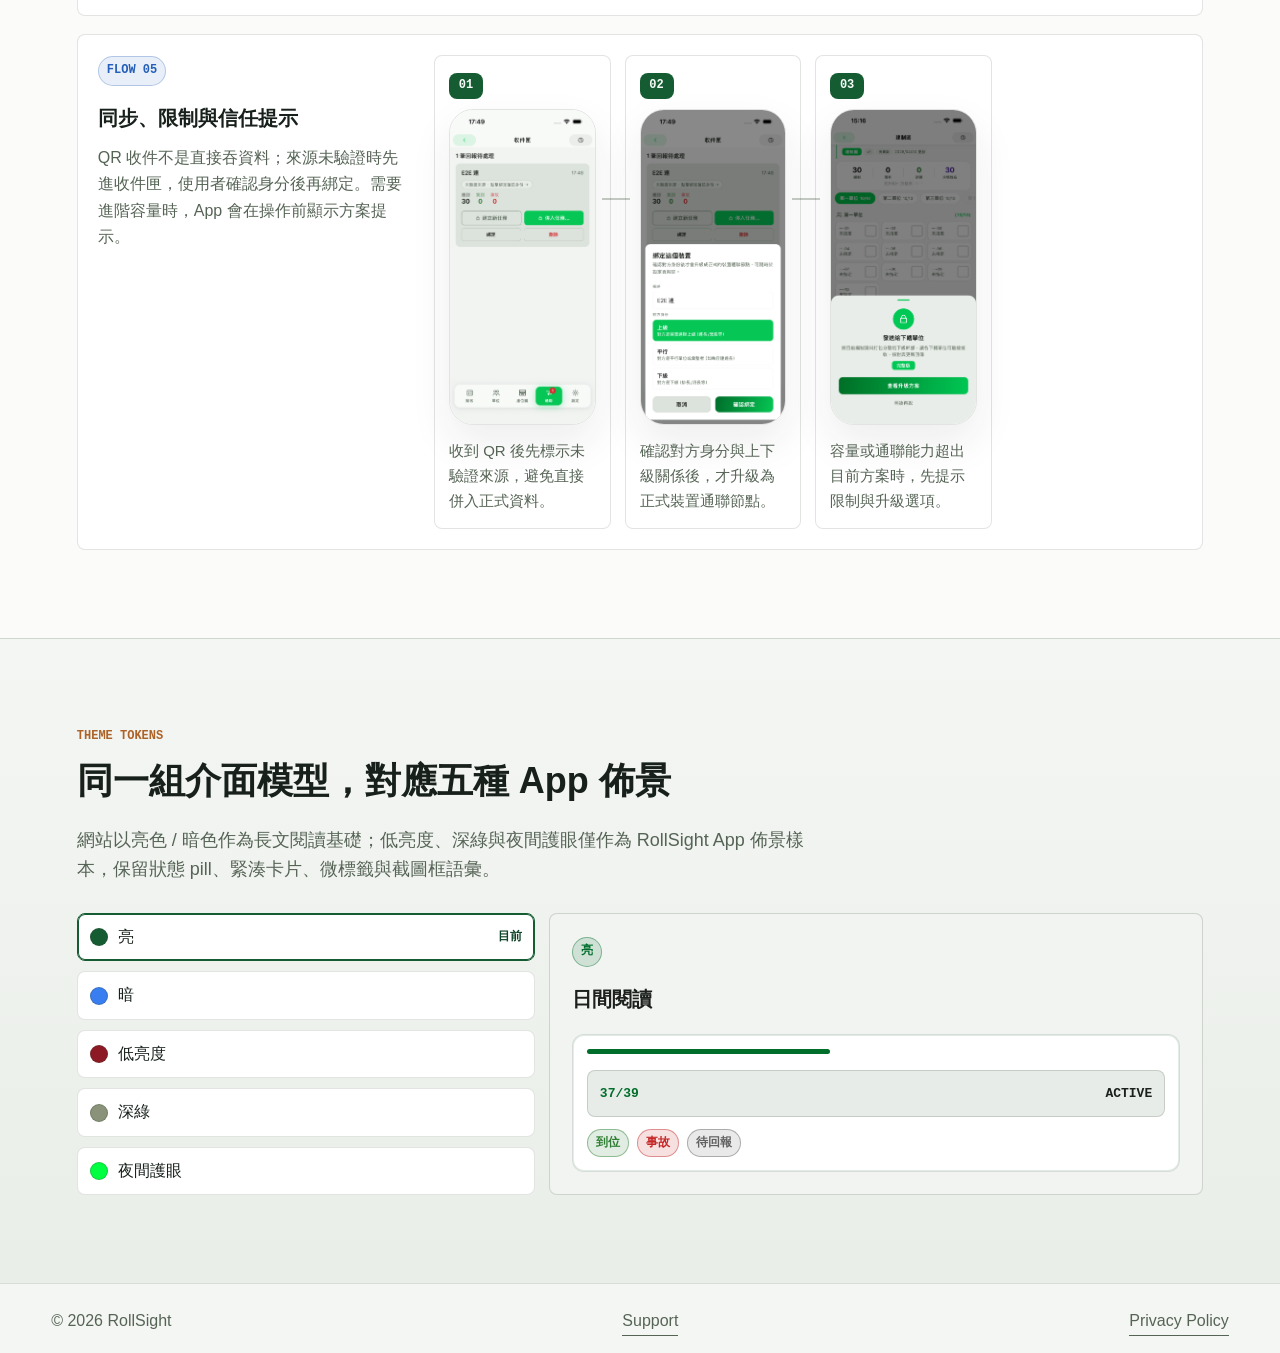
==== commit 94b87494: "Add App Store download links" ====
--- a/index.html
+++ b/index.html
@@ -15,6 +15,7 @@
       <span>到齊 RollSight</span>
     </a>
     <nav aria-label="主要導覽">
+      <a href="https://apps.apple.com/tw/app/%E5%88%B0%E9%BD%8A-rollsight/id6762076423" target="_blank" rel="noopener noreferrer">下載 App</a>
       <a href="#features">特色展示</a>
       <a href="#quickstart">快速上手</a>
       <a href="#manual">完整手冊</a>
@@ -30,7 +31,8 @@
         <h1><span>為小型單位設計的</span><span>點名與行政工具</span></h1>
         <p class="lead">到齊協助你建立單位、安排座位圖、執行日常點名、匯出報告，並透過資料碼圖片在裝置間同步資料。資料預設留在本機，不需要雲端帳號。</p>
         <div class="hero-actions">
-          <a class="button primary" href="#quickstart">快速上手</a>
+          <a class="button primary" href="https://apps.apple.com/tw/app/%E5%88%B0%E9%BD%8A-rollsight/id6762076423" target="_blank" rel="noopener noreferrer">下載 iOS App</a>
+          <a class="button secondary" href="#quickstart">快速上手</a>
           <a class="button secondary" href="./user-guide/">完整手冊</a>
           <a class="button secondary" href="./support/">支援</a>
           <a class="button secondary" href="./privacy/">隱私政策</a>
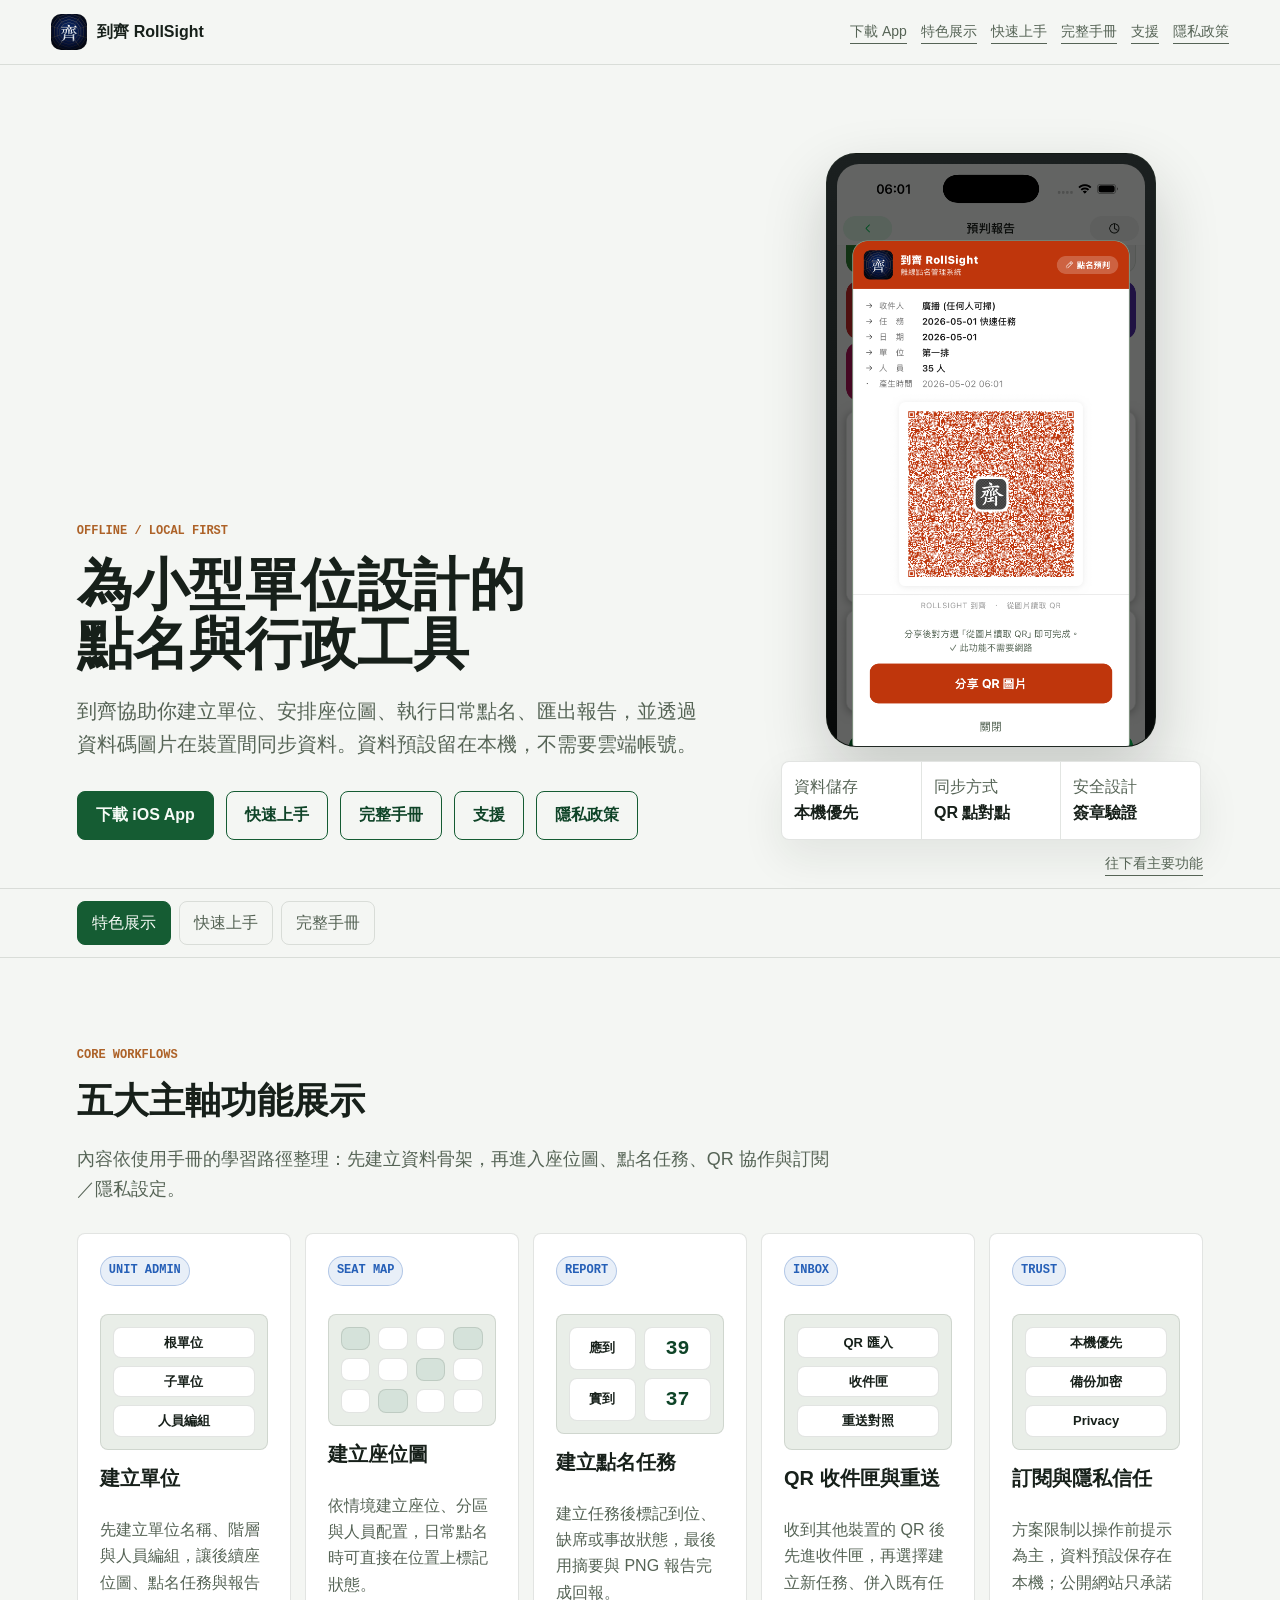
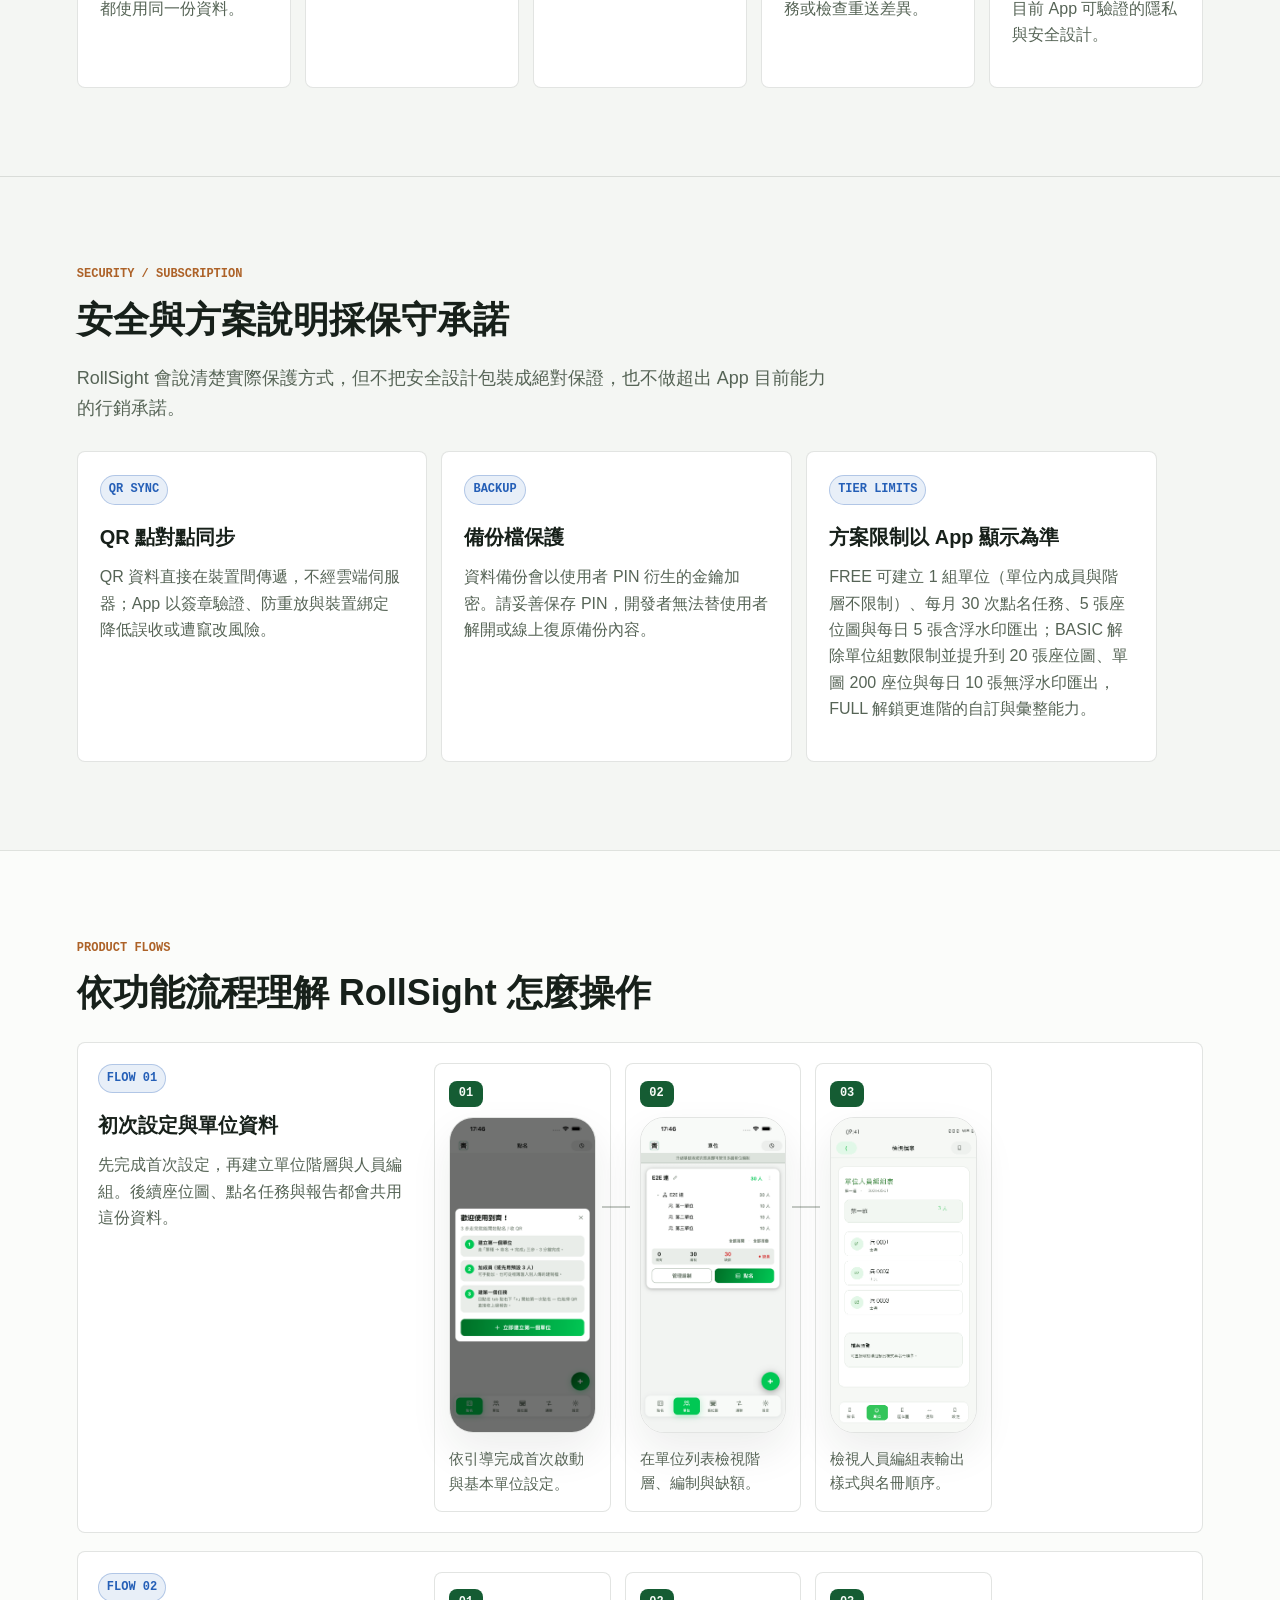
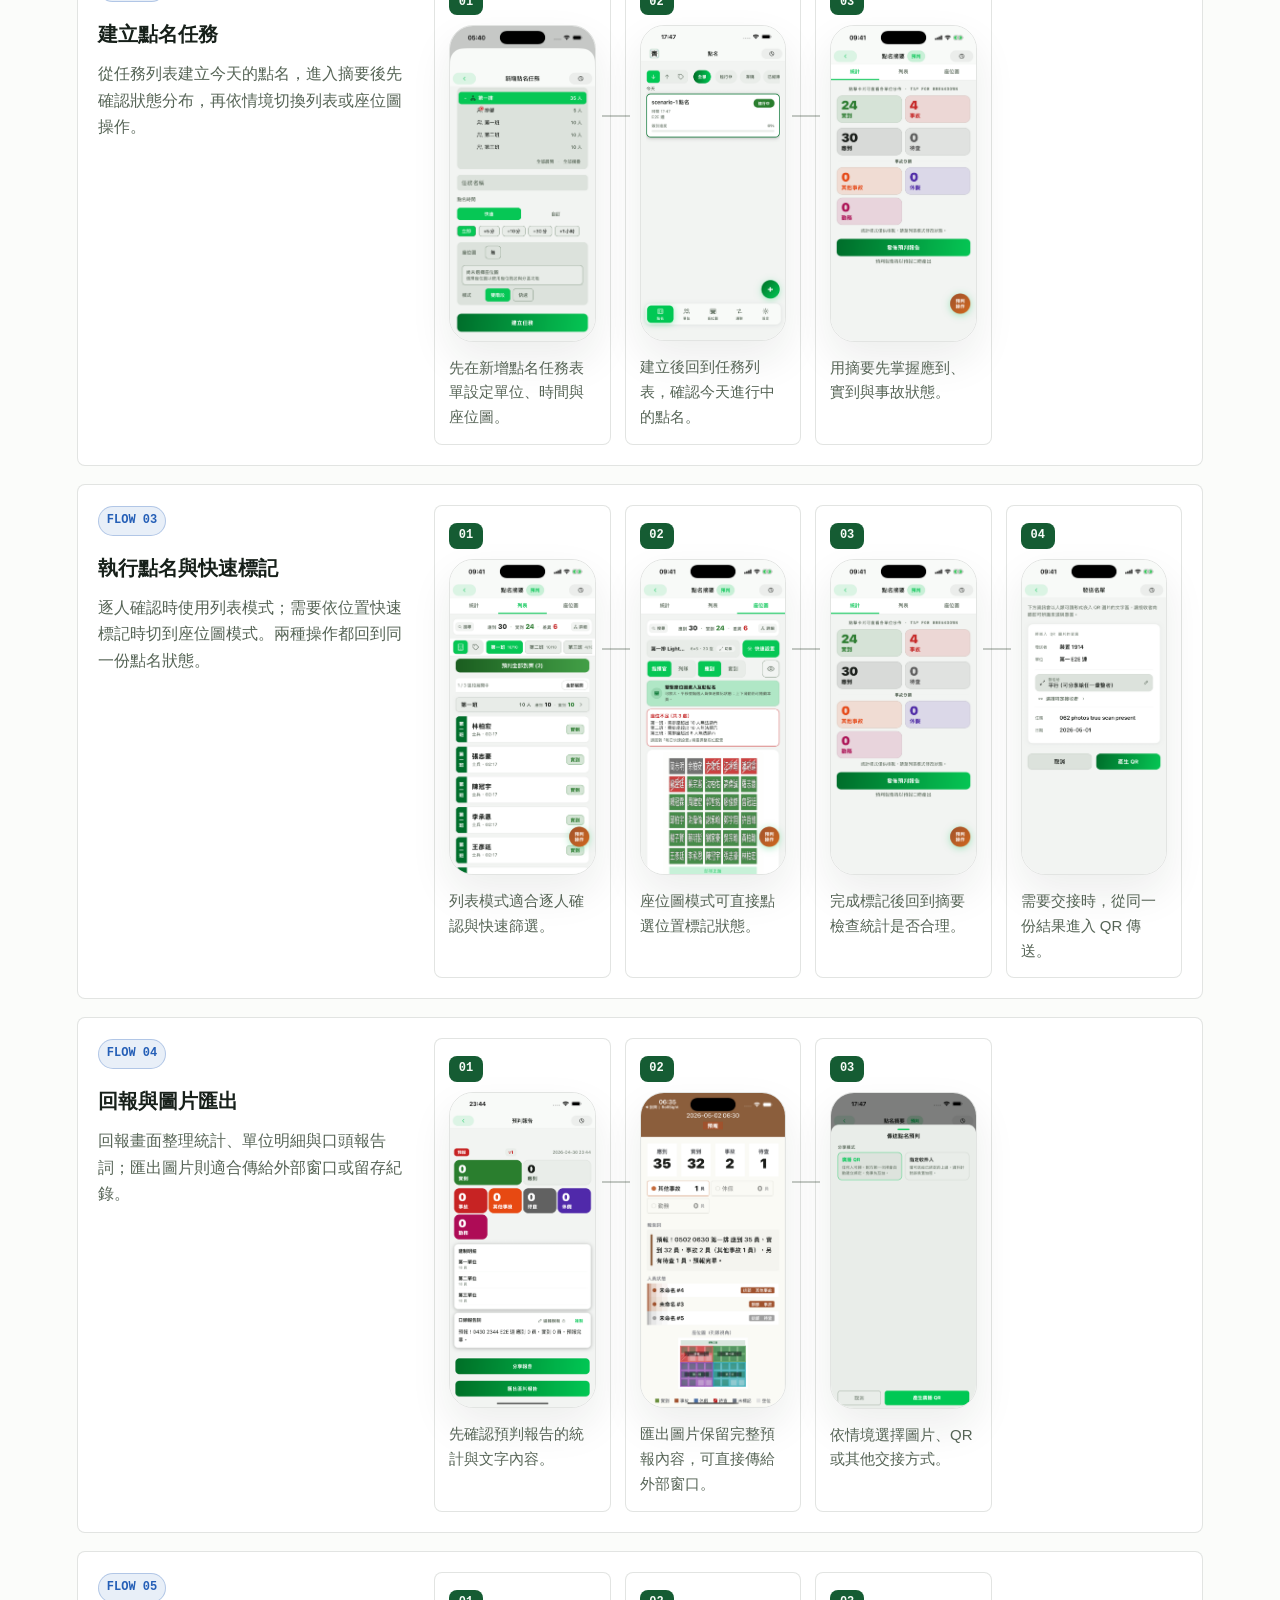
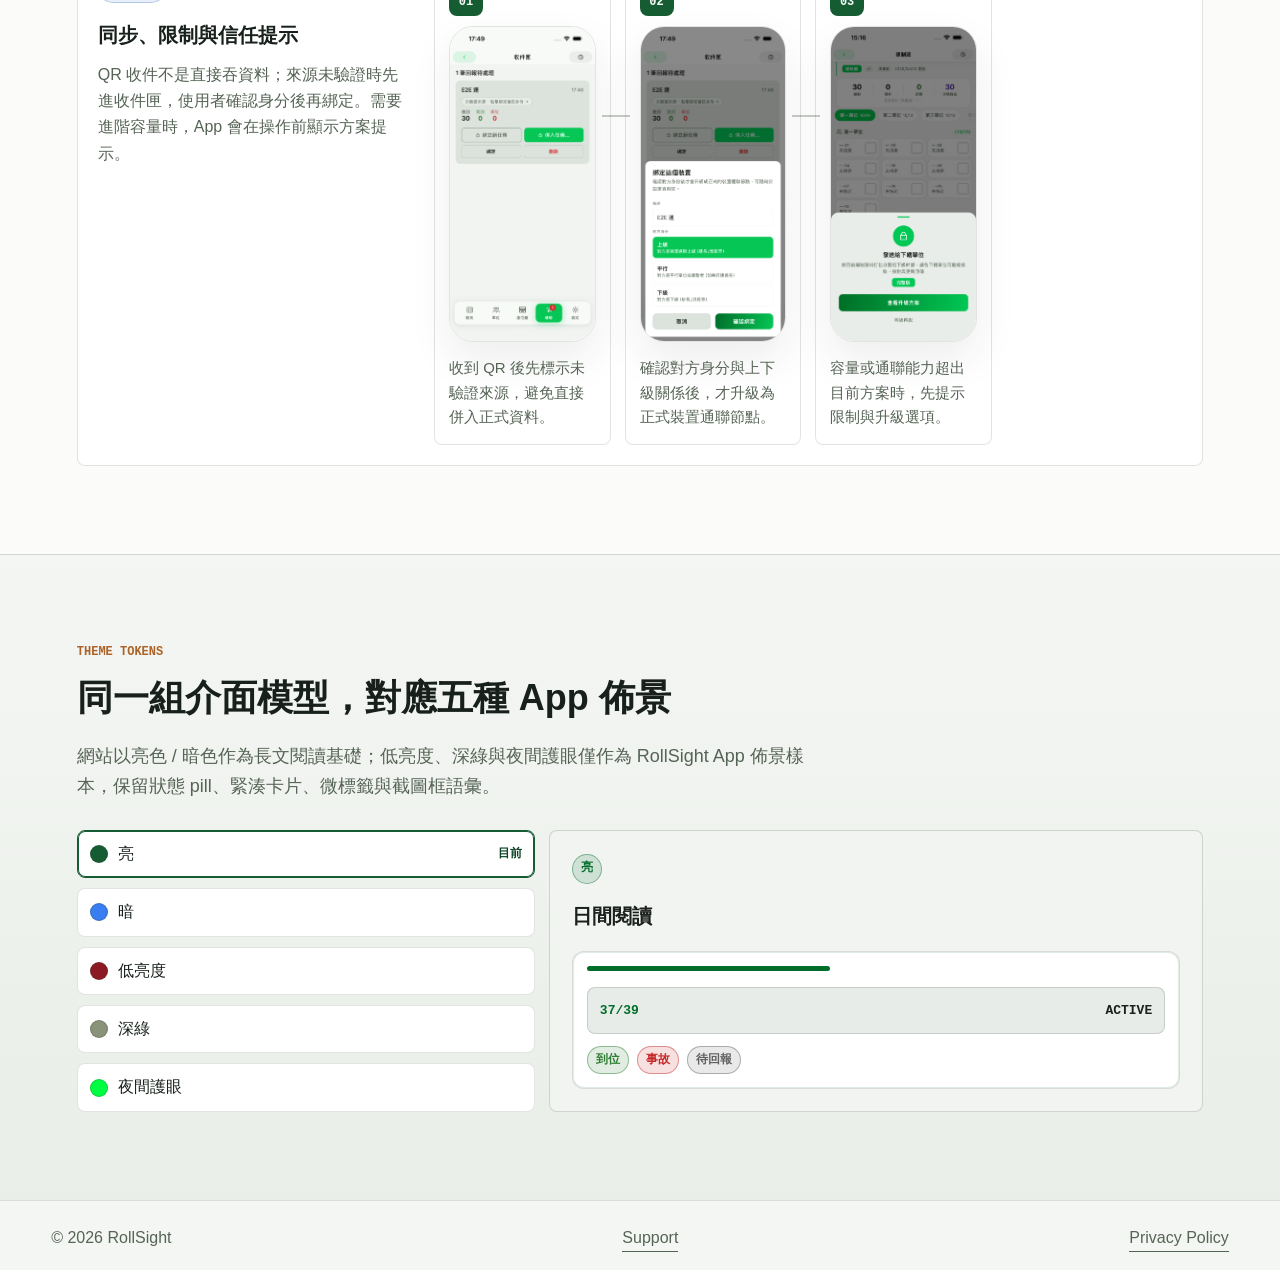
==== commit 278d8825: "Remove extra product flow copy" ====
--- a/index.html
+++ b/index.html
@@ -156,7 +156,6 @@
           <div class="section-heading">
             <p class="eyebrow">PRODUCT FLOWS</p>
             <h2 id="screenshots-title">依功能流程理解 RollSight 怎麼操作</h2>
-            <p class="narrow">每一組流程都用 Light 情境與同規格手機截圖串起來，讓尚未安裝 App 的使用者也能先理解從建立資料、執行點名到產出回報的操作脈絡。</p>
           </div>
           <div class="flow-stack">
             <article class="feature-flow">
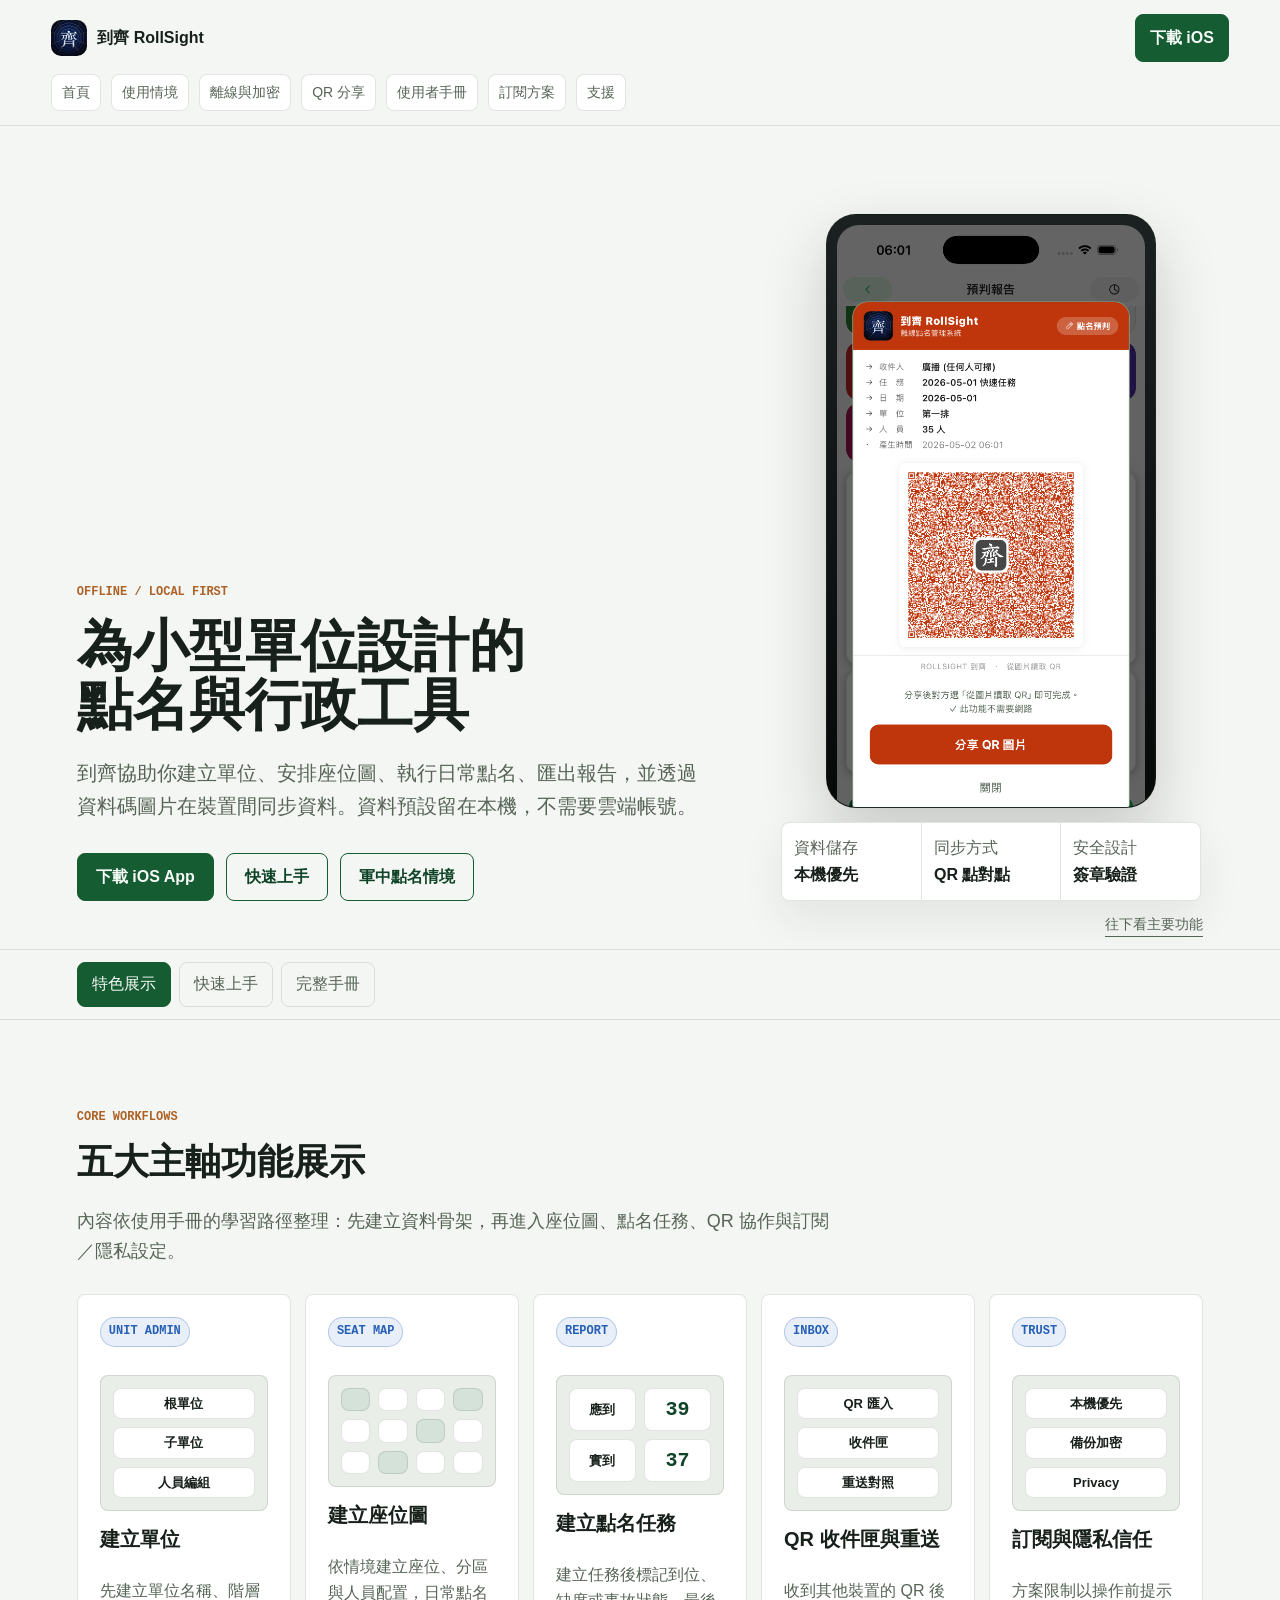
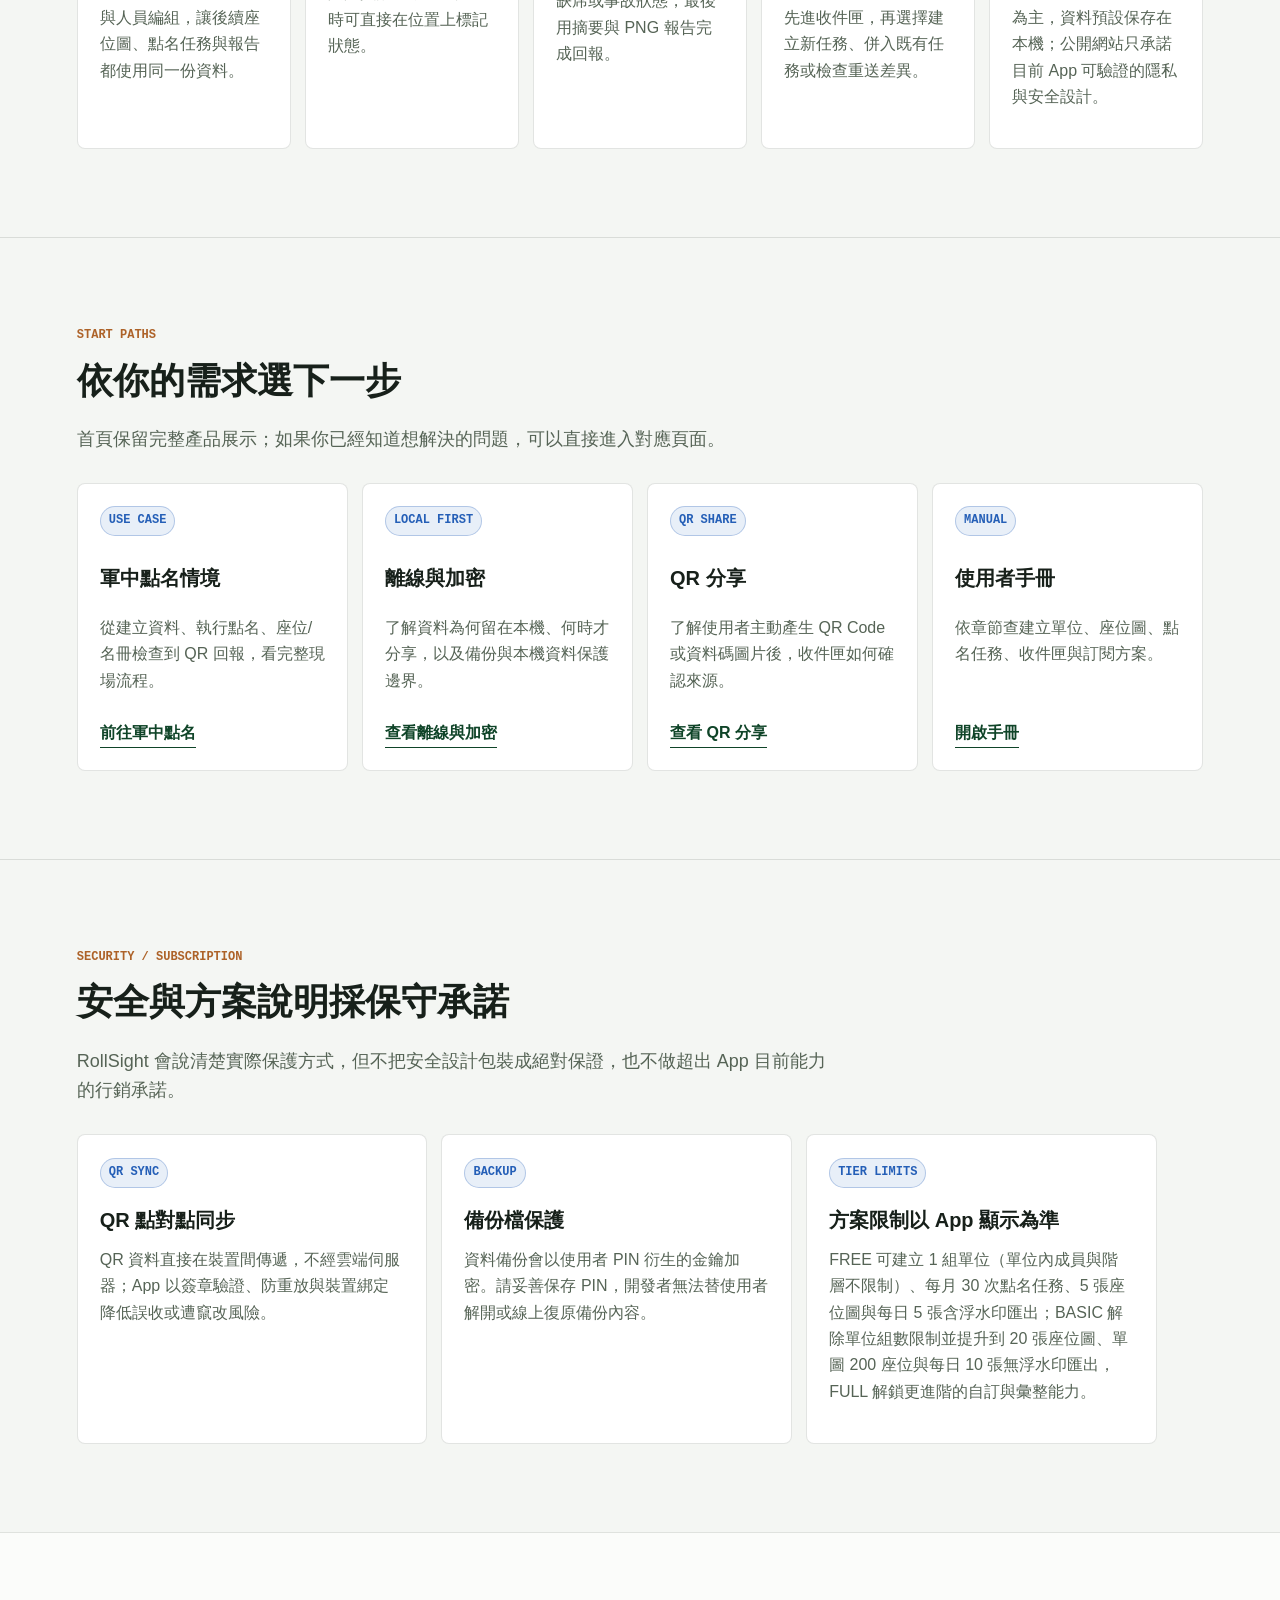
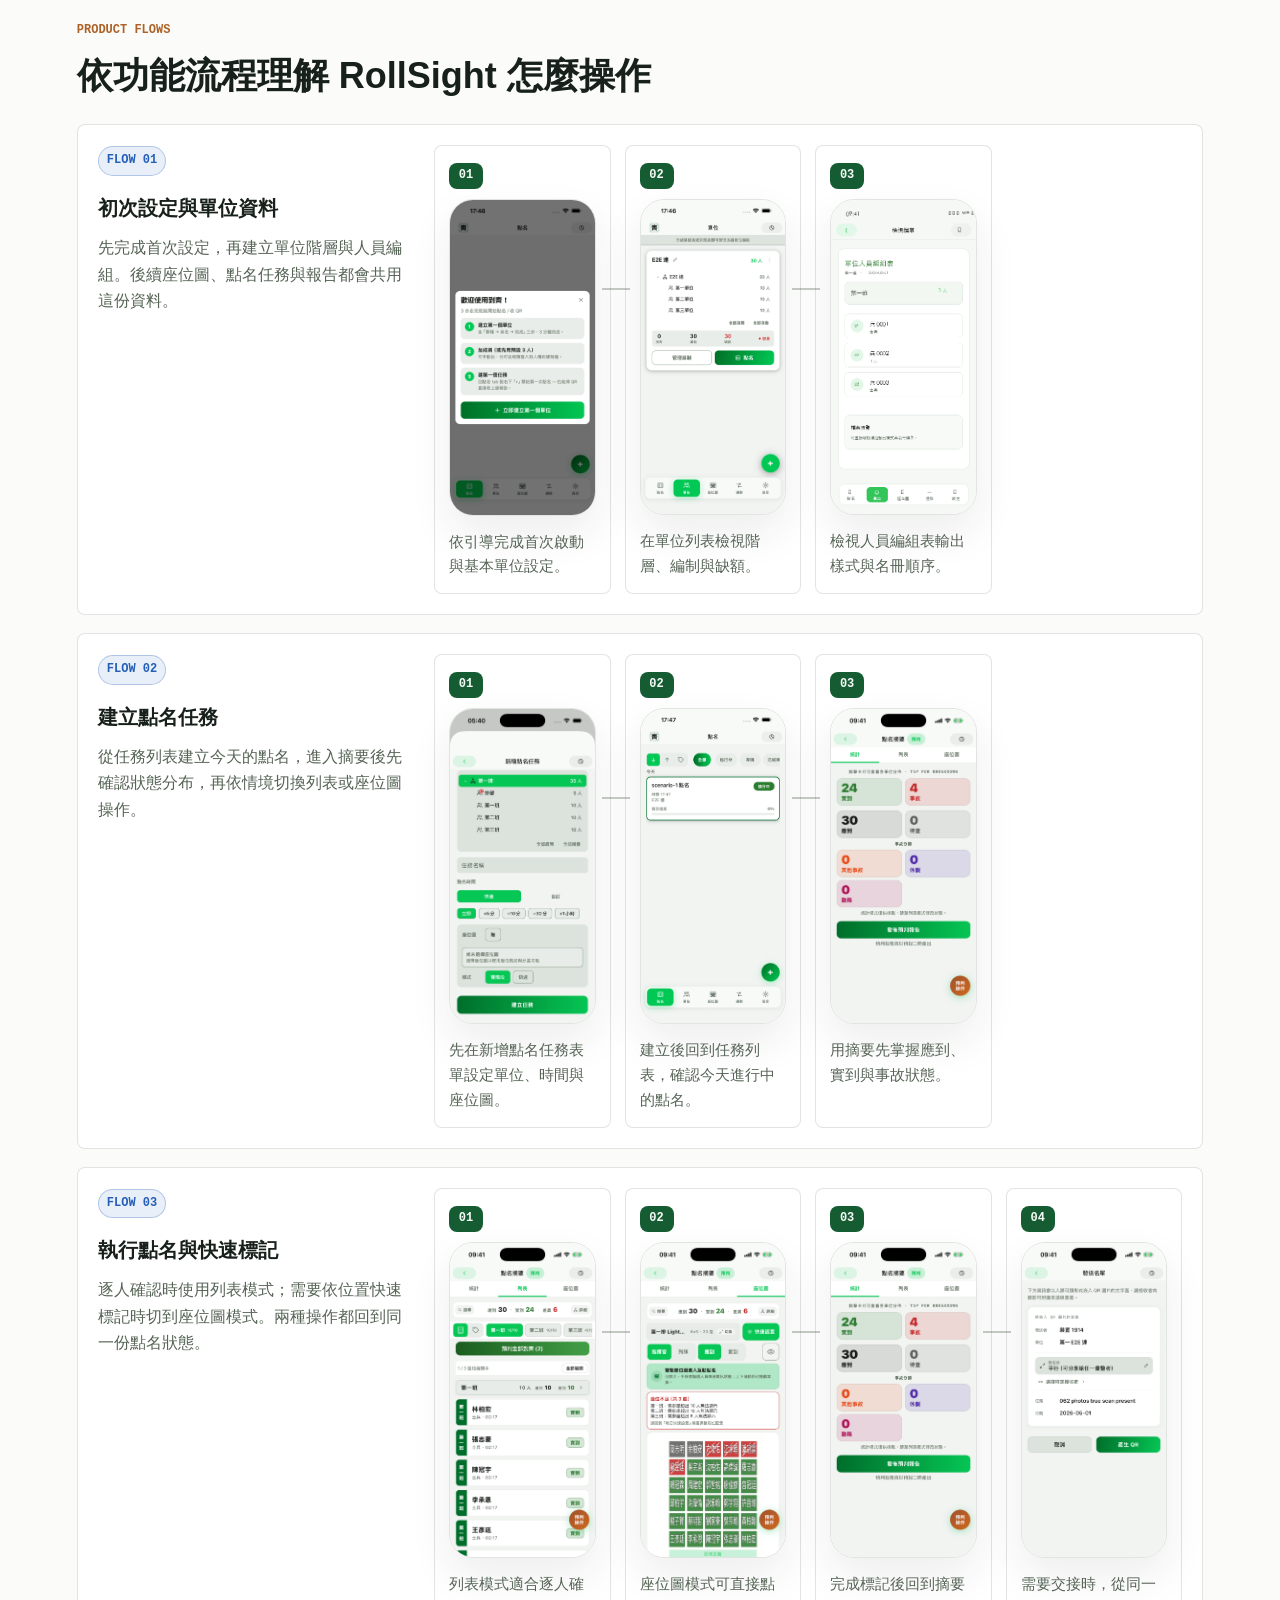
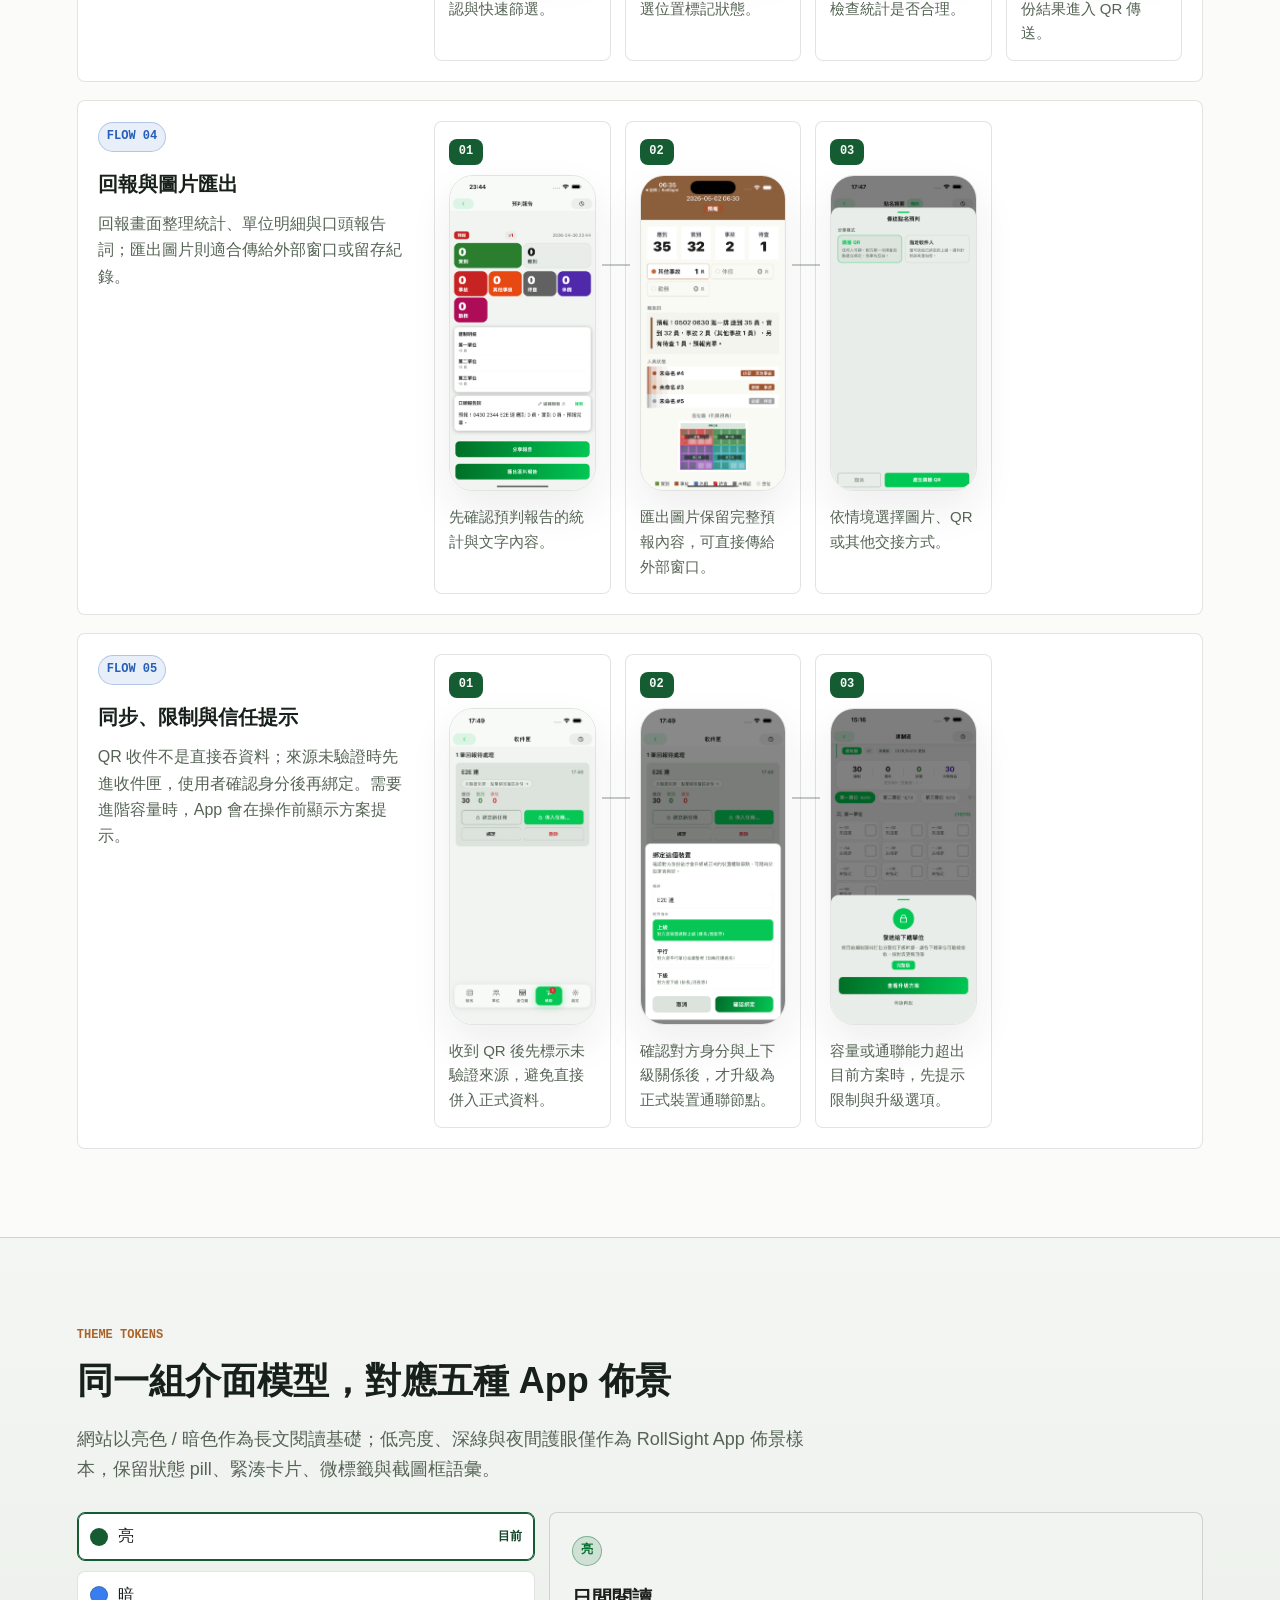
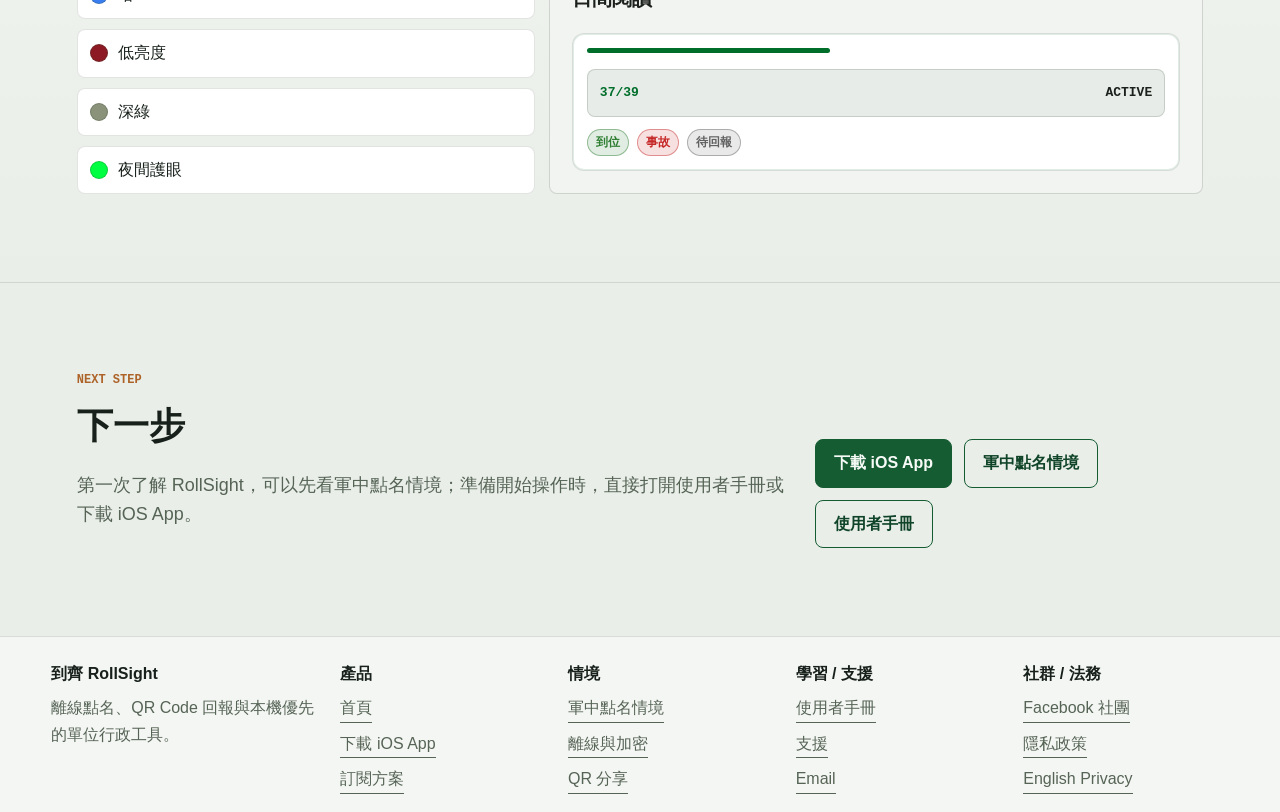
==== commit 2e67031e: "Revamp site navigation and SEO flow" ====
--- a/index.html
+++ b/index.html
@@ -3,24 +3,98 @@
 <head>
   <meta charset="utf-8">
   <meta name="viewport" content="width=device-width, initial-scale=1">
-  <title>到齊 RollSight - 離線單機點名工具</title>
-  <meta name="description" content="到齊 RollSight 是為小型單位設計的離線單機點名與單位行政工具，支援座位圖、點名任務、報告匯出與 QR 點對點同步。">
+  <title>到齊 RollSight｜離線點名、QR Code 回報與本機加密工具</title>
+  <meta name="description" content="到齊 RollSight 是為小型單位設計的離線單機點名與單位行政工具，支援座位圖、點名任務、報告匯出、QR 點對點同步與本機資料保護。">
+  <meta name="robots" content="index, follow">
+  <link rel="canonical" href="https://cerry0524.github.io/RollSight-Site/">
   <link rel="icon" href="./assets/site-icon.png">
+  <meta property="og:type" content="website">
+  <meta property="og:locale" content="zh_TW">
+  <meta property="og:site_name" content="到齊 RollSight">
+  <meta property="og:title" content="到齊 RollSight｜離線點名與 QR Code 回報工具">
+  <meta property="og:description" content="離線使用、本機優先、QR 點對點同步。建立單位、座位圖、點名任務與報告匯出。">
+  <meta property="og:url" content="https://cerry0524.github.io/RollSight-Site/">
+  <meta property="og:image" content="https://cerry0524.github.io/RollSight-Site/assets/screenshots/hero-broadcast-qr.png">
+  <meta property="og:image:alt" content="到齊 RollSight 點名資料碼圖片分享畫面">
+  <meta name="twitter:card" content="summary_large_image">
+  <meta name="twitter:title" content="到齊 RollSight｜離線點名與 QR Code 回報工具">
+  <meta name="twitter:description" content="離線使用、本機優先、QR 點對點同步。建立單位、座位圖、點名任務與報告匯出。">
+  <meta name="twitter:image" content="https://cerry0524.github.io/RollSight-Site/assets/screenshots/hero-broadcast-qr.png">
+  <script type="application/ld+json">
+  {
+    "@context": "https://schema.org",
+    "@graph": [
+      {
+        "@type": "Organization",
+        "@id": "https://cerry0524.github.io/RollSight-Site/#organization",
+        "name": "RollSight Labs",
+        "url": "https://cerry0524.github.io/RollSight-Site/",
+        "sameAs": [
+          "https://www.facebook.com/groups/2194278754661166?locale=zh_TW"
+        ]
+      },
+      {
+        "@type": "WebSite",
+        "@id": "https://cerry0524.github.io/RollSight-Site/#website",
+        "name": "到齊 RollSight",
+        "url": "https://cerry0524.github.io/RollSight-Site/",
+        "inLanguage": "zh-Hant-TW",
+        "publisher": {
+          "@id": "https://cerry0524.github.io/RollSight-Site/#organization"
+        }
+      },
+      {
+        "@type": "SoftwareApplication",
+        "@id": "https://cerry0524.github.io/RollSight-Site/#app",
+        "name": "到齊 RollSight",
+        "alternateName": ["到齊", "RollSight"],
+        "applicationCategory": "UtilitiesApplication",
+        "operatingSystem": "iOS",
+        "url": "https://cerry0524.github.io/RollSight-Site/",
+        "downloadUrl": "https://apps.apple.com/tw/app/%E5%88%B0%E9%BD%8A-rollsight/id6762076423",
+        "offers": {
+          "@type": "Offer",
+          "price": "0",
+          "priceCurrency": "TWD",
+          "description": "免費版可使用，基礎版與完整版提供系統商店顯示之付費訂閱與 7 天免費試用。"
+        },
+        "featureList": [
+          "離線點名",
+          "本機資料保護",
+          "QR Code 與資料碼圖片分享",
+          "互動座位圖",
+          "點名摘要與回報"
+        ],
+        "publisher": {
+          "@id": "https://cerry0524.github.io/RollSight-Site/#organization"
+        },
+        "sameAs": [
+          "https://apps.apple.com/tw/app/%E5%88%B0%E9%BD%8A-rollsight/id6762076423",
+          "https://www.facebook.com/groups/2194278754661166?locale=zh_TW"
+        ]
+      }
+    ]
+  }
+  </script>
   <link rel="stylesheet" href="./styles.css">
 </head>
 <body>
   <header class="site-header">
-    <a class="brand" href="./" aria-label="RollSight 首頁">
-      <img src="./assets/site-icon.png" alt="" width="36" height="36">
-      <span>到齊 RollSight</span>
-    </a>
-    <nav aria-label="主要導覽">
-      <a href="https://apps.apple.com/tw/app/%E5%88%B0%E9%BD%8A-rollsight/id6762076423" target="_blank" rel="noopener noreferrer">下載 App</a>
-      <a href="#features">特色展示</a>
-      <a href="#quickstart">快速上手</a>
-      <a href="#manual">完整手冊</a>
+    <div class="header-top">
+      <a class="brand" href="./" aria-label="到齊 RollSight 首頁">
+        <img src="./assets/site-icon.png" alt="" width="36" height="36">
+        <span>到齊 RollSight</span>
+      </a>
+      <a class="button primary header-download" href="https://apps.apple.com/tw/app/%E5%88%B0%E9%BD%8A-rollsight/id6762076423" target="_blank" rel="noopener noreferrer" aria-label="下載 iOS App">下載 iOS</a>
+    </div>
+    <nav class="site-nav" aria-label="主要導覽">
+      <a href="./">首頁</a>
+      <a href="./use-cases/military-roll-call/">使用情境</a>
+      <a href="./features/offline-encrypted/">離線與加密</a>
+      <a href="./features/qr-share/">QR 分享</a>
+      <a href="./user-guide/">使用者手冊</a>
+      <a href="./user-guide/subscription.html">訂閱方案</a>
       <a href="./support/">支援</a>
-      <a href="./privacy/">隱私政策</a>
     </nav>
   </header>
 
@@ -33,9 +107,7 @@
         <div class="hero-actions">
           <a class="button primary" href="https://apps.apple.com/tw/app/%E5%88%B0%E9%BD%8A-rollsight/id6762076423" target="_blank" rel="noopener noreferrer">下載 iOS App</a>
           <a class="button secondary" href="#quickstart">快速上手</a>
-          <a class="button secondary" href="./user-guide/">完整手冊</a>
-          <a class="button secondary" href="./support/">支援</a>
-          <a class="button secondary" href="./privacy/">隱私政策</a>
+          <a class="button secondary" href="./use-cases/military-roll-call/">軍中點名情境</a>
         </div>
       </div>
       <div class="hero-showcase" aria-label="RollSight QR 報告圖片與點對點同步成果">
@@ -123,6 +195,40 @@
               </div>
               <h3>訂閱與隱私信任</h3>
               <p>方案限制以操作前提示為主，資料預設保存在本機；公開網站只承諾目前 App 可驗證的隱私與安全設計。</p>
+            </article>
+          </div>
+        </section>
+
+        <section class="section path-section" aria-labelledby="path-title">
+          <div class="section-heading">
+            <p class="eyebrow">START PATHS</p>
+            <h2 id="path-title">依你的需求選下一步</h2>
+            <p class="narrow">首頁保留完整產品展示；如果你已經知道想解決的問題，可以直接進入對應頁面。</p>
+          </div>
+          <div class="path-grid">
+            <article class="manual-card">
+              <span class="micro-label">USE CASE</span>
+              <h3>軍中點名情境</h3>
+              <p>從建立資料、執行點名、座位/名冊檢查到 QR 回報，看完整現場流程。</p>
+              <a class="text-link" href="./use-cases/military-roll-call/">前往軍中點名</a>
+            </article>
+            <article class="manual-card">
+              <span class="micro-label">LOCAL FIRST</span>
+              <h3>離線與加密</h3>
+              <p>了解資料為何留在本機、何時才分享，以及備份與本機資料保護邊界。</p>
+              <a class="text-link" href="./features/offline-encrypted/">查看離線與加密</a>
+            </article>
+            <article class="manual-card">
+              <span class="micro-label">QR SHARE</span>
+              <h3>QR 分享</h3>
+              <p>了解使用者主動產生 QR Code 或資料碼圖片後，收件匣如何確認來源。</p>
+              <a class="text-link" href="./features/qr-share/">查看 QR 分享</a>
+            </article>
+            <article class="manual-card">
+              <span class="micro-label">MANUAL</span>
+              <h3>使用者手冊</h3>
+              <p>依章節查建立單位、座位圖、點名任務、收件匣與訂閱方案。</p>
+              <a class="text-link" href="./user-guide/">開啟手冊</a>
             </article>
           </div>
         </section>
@@ -474,12 +580,49 @@
         </section>
       </div>
     </section>
+    <section class="section next-step" aria-labelledby="home-next-title">
+      <div class="manual-copy">
+        <p class="eyebrow">NEXT STEP</p>
+        <h2 id="home-next-title">下一步</h2>
+        <p class="narrow">第一次了解 RollSight，可以先看軍中點名情境；準備開始操作時，直接打開使用者手冊或下載 iOS App。</p>
+      </div>
+      <div class="manual-actions">
+        <a class="button primary" href="https://apps.apple.com/tw/app/%E5%88%B0%E9%BD%8A-rollsight/id6762076423" target="_blank" rel="noopener noreferrer">下載 iOS App</a>
+        <a class="button secondary" href="./use-cases/military-roll-call/">軍中點名情境</a>
+        <a class="button secondary" href="./user-guide/">使用者手冊</a>
+      </div>
+    </section>
   </main>
 
-  <footer class="site-footer">
-    <span>© 2026 RollSight</span>
-    <a href="./support/">Support</a>
-    <a href="./privacy/">Privacy Policy</a>
+  <footer class="site-footer sitemap-footer">
+    <div class="footer-brand">
+      <strong>到齊 RollSight</strong>
+      <span>離線點名、QR Code 回報與本機優先的單位行政工具。</span>
+    </div>
+    <div class="footer-group">
+      <strong>產品</strong>
+      <a href="./">首頁</a>
+      <a href="https://apps.apple.com/tw/app/%E5%88%B0%E9%BD%8A-rollsight/id6762076423" target="_blank" rel="noopener noreferrer">下載 iOS App</a>
+      <a href="./user-guide/subscription.html">訂閱方案</a>
+    </div>
+    <div class="footer-group">
+      <strong>情境</strong>
+      <a href="./use-cases/military-roll-call/">軍中點名情境</a>
+      <a href="./features/offline-encrypted/">離線與加密</a>
+      <a href="./features/qr-share/">QR 分享</a>
+    </div>
+    <div class="footer-group">
+      <strong>學習 / 支援</strong>
+      <a href="./user-guide/">使用者手冊</a>
+      <a href="./support/">支援</a>
+      <a href="mailto:cerry0524@gmail.com">Email</a>
+    </div>
+    <div class="footer-group">
+      <strong>社群 / 法務</strong>
+      <a href="https://www.facebook.com/groups/2194278754661166?locale=zh_TW" target="_blank" rel="noopener noreferrer">Facebook 社團</a>
+      <a href="./privacy/">隱私政策</a>
+      <a href="./privacy/index.en.html">English Privacy</a>
+    </div>
   </footer>
   <script>
     (() => {
--- a/styles.css
+++ b/styles.css
@@ -367,7 +367,7 @@
 }
 
 .manual-index {
-  grid-template-columns: repeat(5, minmax(0, 1fr));
+  grid-template-columns: repeat(6, minmax(0, 1fr));
 }
 
 .trust-grid {
@@ -862,6 +862,80 @@
   margin-top: auto;
   color: var(--site-primary-strong);
   font-weight: 800;
+}
+
+.usecase-hero {
+  display: grid;
+  grid-template-columns: minmax(0, 1fr) minmax(320px, 0.62fr);
+  gap: clamp(28px, 5vw, 72px);
+  align-items: center;
+  padding: clamp(44px, 7vw, 88px) clamp(18px, 6vw, 88px);
+  border-bottom: 1px solid var(--site-border-subtle);
+}
+
+.usecase-hero-copy {
+  min-width: 0;
+}
+
+.usecase-hero-panel {
+  display: grid;
+  justify-items: center;
+  gap: 14px;
+  min-width: 0;
+}
+
+.usecase-metrics {
+  display: grid;
+  grid-template-columns: repeat(3, minmax(0, 1fr));
+  width: min(100%, 460px);
+  background: var(--site-surface-panel);
+  border: 1px solid var(--site-border-subtle);
+  border-radius: var(--site-card-radius);
+  box-shadow: var(--site-shadow-card);
+}
+
+.usecase-metrics div {
+  min-width: 0;
+  padding: 12px;
+  border-inline-start: 1px solid var(--site-border-subtle);
+}
+
+.usecase-metrics div:first-child {
+  border-inline-start: 0;
+}
+
+.usecase-card-grid {
+  display: grid;
+  grid-template-columns: repeat(4, minmax(0, 1fr));
+  gap: 14px;
+}
+
+.usecase-proof-band {
+  background: var(--site-surface-raised);
+  border-block: 1px solid var(--site-border-subtle);
+}
+
+.usecase-split {
+  display: grid;
+  grid-template-columns: minmax(0, 0.82fr) minmax(280px, 0.48fr);
+  gap: 24px;
+  align-items: start;
+}
+
+.usecase-list {
+  display: grid;
+  gap: 10px;
+  margin: 0;
+  padding-left: 20px;
+  color: var(--site-text-secondary);
+  font-weight: 700;
+}
+
+.usecase-note {
+  min-height: 0;
+  background:
+    linear-gradient(145deg, color-mix(in srgb, var(--site-primary) 10%, transparent), transparent 62%),
+    var(--site-surface-panel);
 }
 
 .guide-hero {
@@ -1179,6 +1253,7 @@
   .theme-grid,
   .theme-switcher,
   .feature-grid-pillars,
+  .usecase-card-grid,
   .quickstart-grid,
   .manual-index,
   .trust-grid,
@@ -1192,7 +1267,9 @@
 
   .feature-flow,
   .guide-section,
-  .guide-hero {
+  .guide-hero,
+  .usecase-hero,
+  .usecase-split {
     grid-template-columns: 1fr;
   }
 
@@ -1212,6 +1289,7 @@
   .feature-grid,
   .quickstart-grid,
   .manual-index,
+  .usecase-card-grid,
   .trust-grid,
   .flow-track,
   .steps,
@@ -1383,6 +1461,20 @@
     display: none;
   }
 
+  .usecase-card-grid,
+  .usecase-metrics {
+    grid-template-columns: 1fr;
+  }
+
+  .usecase-metrics div {
+    border-inline-start: 0;
+    border-top: 1px solid var(--site-border-subtle);
+  }
+
+  .usecase-metrics div:first-child {
+    border-top: 0;
+  }
+
   figure {
     padding: 14px;
   }
@@ -1391,3 +1483,411 @@
     width: min(100%, 240px);
   }
 }
+
+
+/* Site journey and responsive navigation */
+.header-top {
+  display: flex;
+  align-items: center;
+  justify-content: space-between;
+  gap: 18px;
+  min-width: 0;
+}
+
+.site-header {
+  align-items: stretch;
+  flex-direction: column;
+  gap: 12px;
+}
+
+.site-nav {
+  display: flex;
+  flex-wrap: wrap;
+  gap: 10px;
+}
+
+.site-nav a {
+  display: inline-flex;
+  align-items: center;
+  min-height: 36px;
+  padding: 6px 10px;
+  color: var(--site-text-secondary);
+  background: var(--site-surface-panel);
+  border: 1px solid var(--site-border-subtle);
+  border-radius: var(--site-card-radius);
+  text-decoration: none;
+  white-space: nowrap;
+}
+
+.header-download {
+  min-height: 40px;
+  padding-inline: 14px;
+}
+
+.breadcrumb {
+  padding: 12px clamp(18px, 6vw, 88px);
+  color: var(--site-text-secondary);
+  background: var(--site-surface-page);
+  border-bottom: 1px solid var(--site-border-subtle);
+  font-size: 14px;
+}
+
+.breadcrumb-inner {
+  display: flex;
+  flex-wrap: wrap;
+  gap: 8px;
+  align-items: center;
+}
+
+.breadcrumb a {
+  color: var(--site-primary-strong);
+  text-decoration: none;
+  border-bottom: 1px solid currentColor;
+}
+
+.next-step {
+  display: flex;
+  align-items: end;
+  justify-content: space-between;
+  gap: 24px;
+  background: var(--site-surface-soft);
+  border-top: 1px solid var(--site-border-subtle);
+}
+
+.sitemap-footer {
+  display: grid;
+  grid-template-columns: minmax(220px, 1.3fr) repeat(4, minmax(140px, 1fr));
+  gap: 22px;
+  align-items: start;
+}
+
+.footer-brand,
+.footer-group {
+  display: grid;
+  gap: 8px;
+  min-width: 0;
+}
+
+.footer-brand span,
+.footer-group a {
+  color: var(--site-text-secondary);
+}
+
+.footer-group strong,
+.footer-brand strong {
+  color: var(--site-text-primary);
+}
+
+.footer-group a {
+  width: fit-content;
+  text-decoration: none;
+  border-bottom: 1px solid currentColor;
+}
+
+.guide-screens {
+  display: grid;
+  gap: 14px;
+  margin-bottom: 18px;
+}
+
+.guide-screens-two {
+  grid-template-columns: repeat(2, minmax(0, 1fr));
+}
+
+.guide-screens-three {
+  grid-template-columns: repeat(3, minmax(0, 1fr));
+}
+
+.policy-page table {
+  display: block;
+  max-width: 100%;
+  overflow-x: auto;
+  -webkit-overflow-scrolling: touch;
+}
+
+.policy-page tbody,
+.policy-page thead,
+.policy-page tr {
+  width: 100%;
+}
+
+.hero-actions .button,
+.manual-actions .button {
+  text-align: center;
+  white-space: normal;
+}
+
+@media (max-width: 1180px) {
+  .sitemap-footer {
+    grid-template-columns: repeat(3, minmax(0, 1fr));
+  }
+
+  .guide-screens-three {
+    grid-template-columns: repeat(2, minmax(0, 1fr));
+  }
+}
+
+@media (max-width: 920px) {
+  .site-header {
+    gap: 10px;
+    padding: 12px 0 10px;
+  }
+
+  .header-top {
+    width: 100%;
+    padding: 0 16px;
+  }
+
+  .brand span {
+    overflow-wrap: anywhere;
+  }
+
+  .site-nav {
+    width: 100%;
+    flex-wrap: nowrap;
+    gap: 8px;
+    padding: 0 16px 2px;
+    overflow-x: auto;
+    scrollbar-width: none;
+  }
+
+  .site-nav::-webkit-scrollbar {
+    display: none;
+  }
+
+  .site-nav a {
+    flex: 0 0 auto;
+  }
+
+  .tab-list {
+    top: 104px;
+  }
+
+  .next-step {
+    align-items: flex-start;
+    flex-direction: column;
+  }
+
+  .sitemap-footer {
+    grid-template-columns: repeat(2, minmax(0, 1fr));
+  }
+}
+
+@media (max-width: 640px) {
+  .header-download {
+    flex: 0 0 auto;
+    min-height: 38px;
+    padding: 7px 10px;
+    font-size: 14px;
+  }
+
+  .hero,
+  .guide-hero,
+  .usecase-hero {
+    display: grid;
+    grid-template-columns: 1fr;
+    gap: 22px;
+    padding: 34px 18px 42px;
+  }
+
+  .hero-copy {
+    display: block;
+  }
+
+  .hero-showcase {
+    grid-column: auto;
+    grid-row: auto;
+    justify-items: center;
+    width: 100%;
+  }
+
+  .hero-actions,
+  .manual-actions {
+    display: grid;
+    grid-template-columns: 1fr;
+    width: 100%;
+    gap: 10px;
+  }
+
+  .hero-actions .button,
+  .manual-actions .button {
+    width: 100%;
+    min-height: 46px;
+    padding: 10px 14px;
+    font-size: 15px;
+  }
+
+  h1,
+  .lead {
+    max-width: none;
+    word-break: normal;
+    overflow-wrap: anywhere;
+  }
+
+  .phone-frame {
+    width: min(100%, 260px);
+  }
+
+  .flow-track,
+  .guide-screens,
+  .guide-screens-two,
+  .guide-screens-three {
+    display: flex;
+    gap: 14px;
+    overflow-x: auto;
+    scroll-snap-type: x mandatory;
+    padding-bottom: 8px;
+  }
+
+  .flow-step,
+  .guide-screens figure {
+    flex: 0 0 min(86vw, 320px);
+    scroll-snap-align: start;
+  }
+
+  .flow-step::after {
+    content: none;
+  }
+
+  .steps,
+  .steps-five,
+  .feature-grid,
+  .feature-grid-pillars,
+  .quickstart-grid,
+  .manual-index,
+  .trust-grid,
+  .usecase-card-grid {
+    grid-template-columns: 1fr;
+  }
+
+  .sitemap-footer {
+    grid-template-columns: 1fr;
+  }
+
+  .policy-page main {
+    padding-top: 32px;
+  }
+}
+
+.path-section {
+  background: var(--site-surface-page);
+  border-top: 1px solid var(--site-border-subtle);
+}
+
+.path-grid {
+  display: grid;
+  grid-template-columns: repeat(4, minmax(0, 1fr));
+  gap: 14px;
+}
+
+@media (max-width: 920px) {
+  .path-grid {
+    grid-template-columns: repeat(2, minmax(0, 1fr));
+  }
+}
+
+@media (max-width: 640px) {
+  .path-grid {
+    grid-template-columns: 1fr;
+  }
+}
+
+
+/* Narrow viewport hardening */
+h1, h2, h3, p, li, dd, dt, a, strong, span {
+  overflow-wrap: anywhere;
+}
+
+html,
+body {
+  max-width: 100%;
+}
+
+.site-header,
+.header-top,
+.site-nav,
+main,
+.section,
+.section-heading,
+.guide-hero,
+.usecase-hero,
+.hero,
+.next-step,
+.sitemap-footer {
+  min-width: 0;
+  max-width: 100%;
+}
+
+@media (max-width: 640px) {
+  .site-header {
+    width: 100%;
+    max-width: 100vw;
+    padding-right: 0;
+  }
+
+  .header-top {
+    display: flex;
+    align-items: center;
+    justify-content: space-between;
+    width: 100%;
+    max-width: 100vw;
+    gap: 10px;
+    padding: 0 16px;
+  }
+
+  .brand {
+    min-width: 0;
+  }
+
+  .brand span {
+    font-size: 17px;
+    line-height: 1.2;
+  }
+
+  .header-download {
+    flex: 0 0 auto;
+    min-width: 82px;
+    min-height: 38px;
+    padding: 7px 9px;
+    font-size: 14px;
+    white-space: nowrap;
+  }
+
+  .site-nav {
+    width: 100%;
+    max-width: 100vw;
+    box-sizing: border-box;
+  }
+
+  .section,
+  .guide-hero,
+  .usecase-hero,
+  .hero,
+  .policy-page main {
+    overflow-x: hidden;
+  }
+
+  h1, h2, h3, .lead, .narrow, .section-heading p, .next-step p {
+    max-width: 100%;
+    word-break: break-all;
+  }
+
+  h2,
+  .policy-page h1 {
+    font-size: 28px;
+  }
+
+  .guide-hero-card dl > div {
+    display: grid;
+    grid-template-columns: 1fr;
+    align-items: start;
+  }
+
+  .guide-hero-card dd {
+    text-align: left;
+  }
+
+  .next-step {
+    overflow: hidden;
+  }
+}
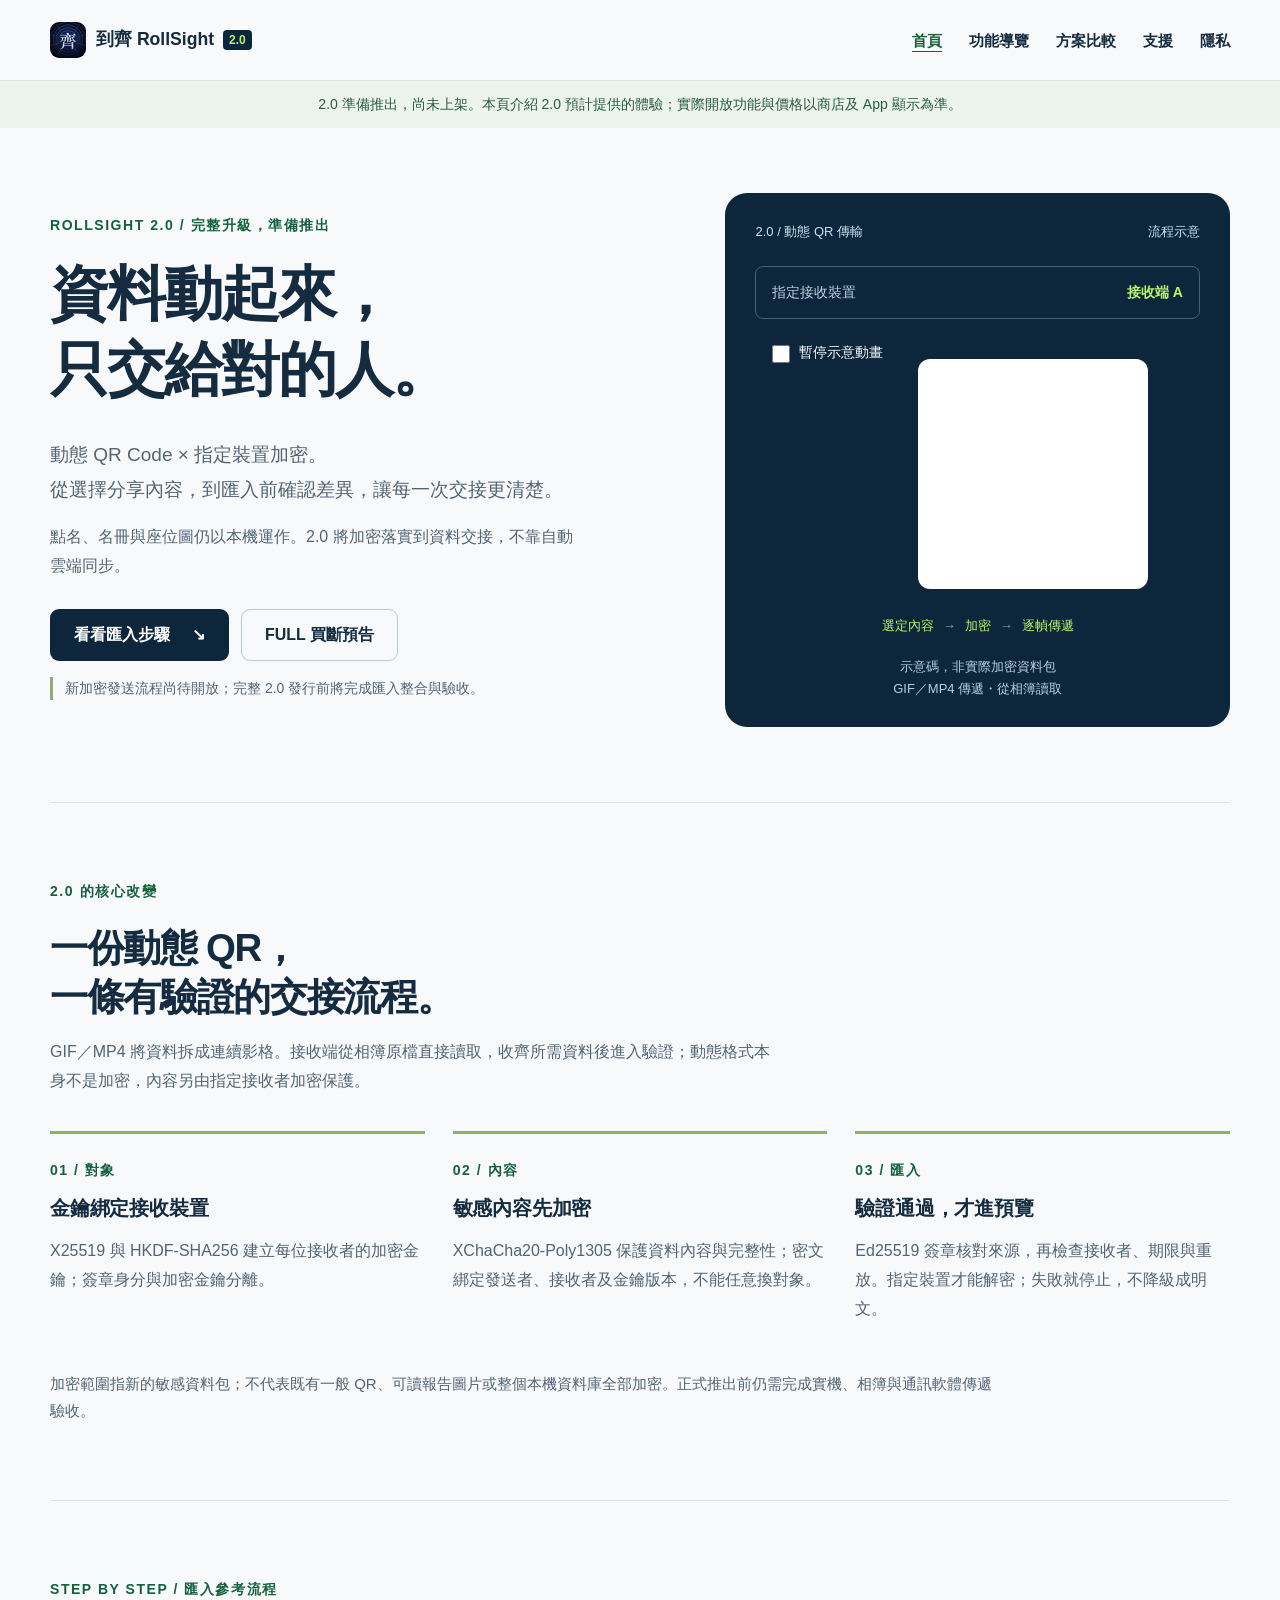
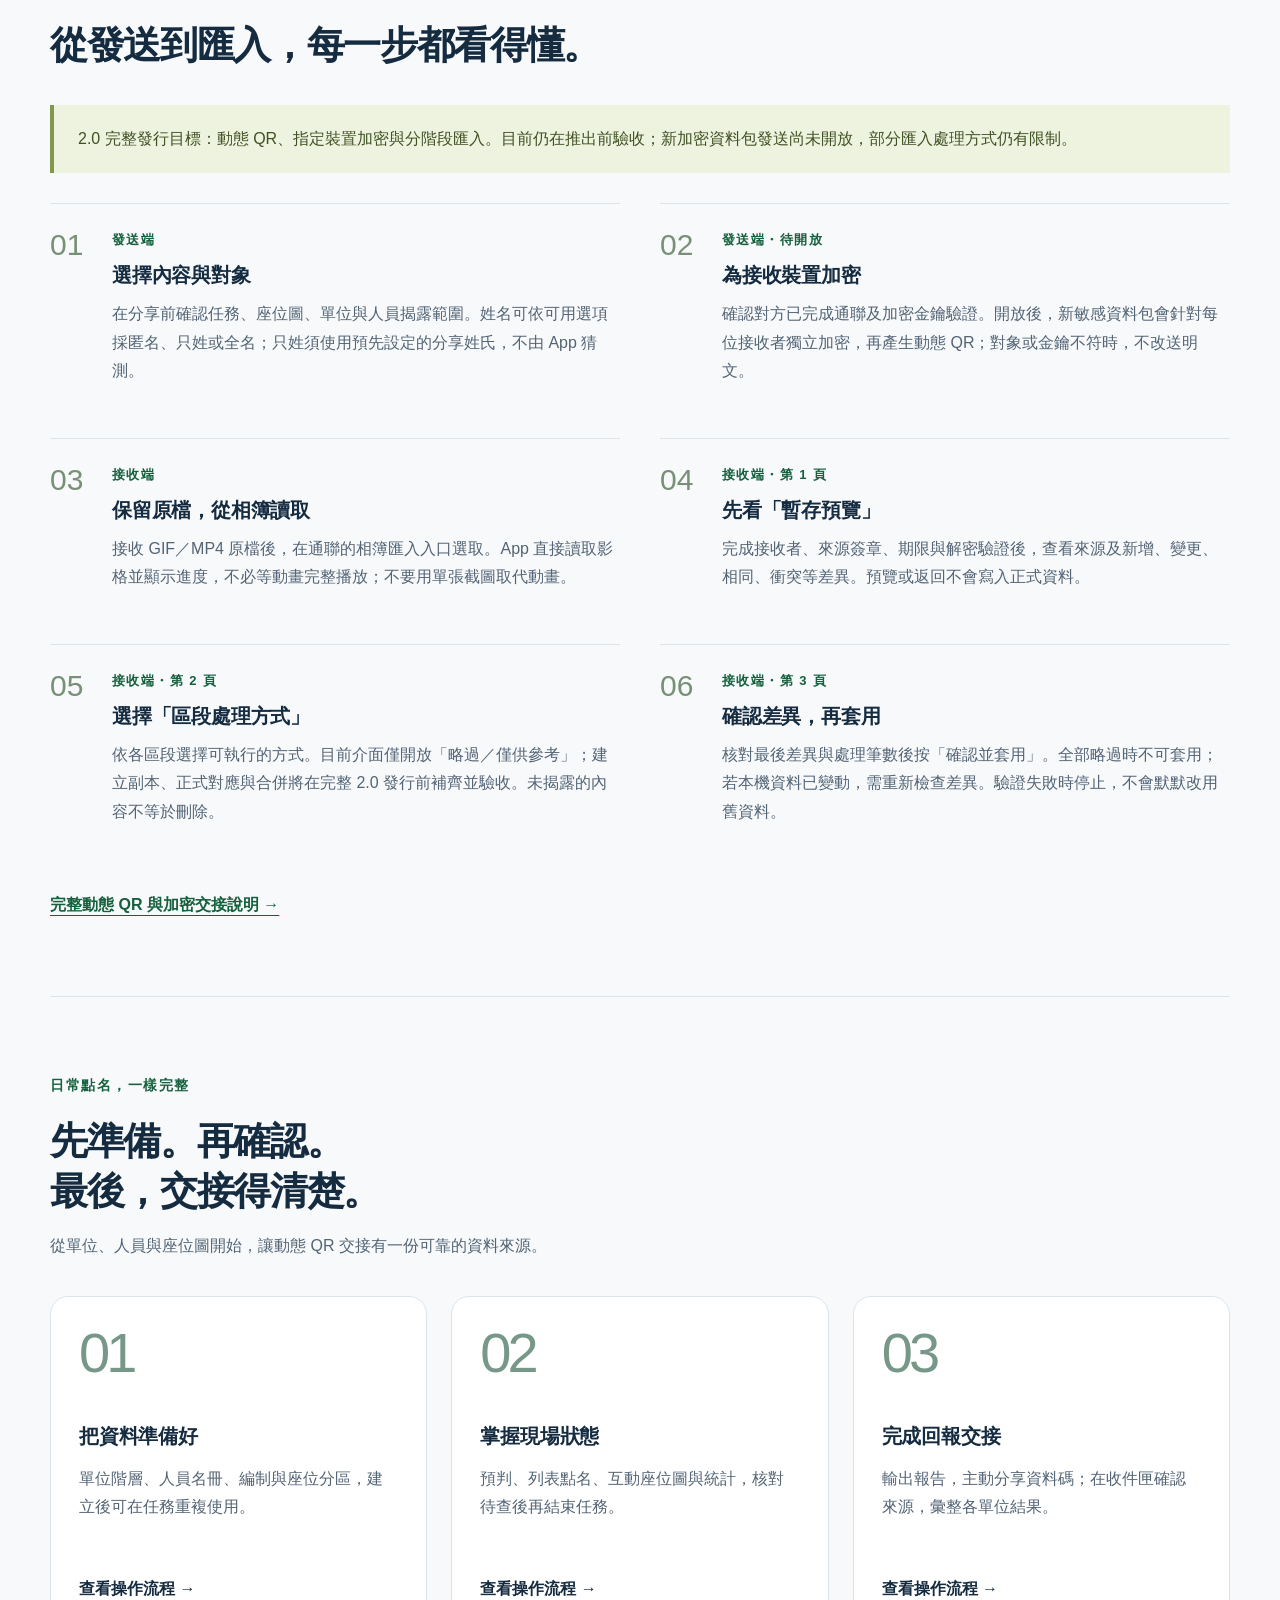
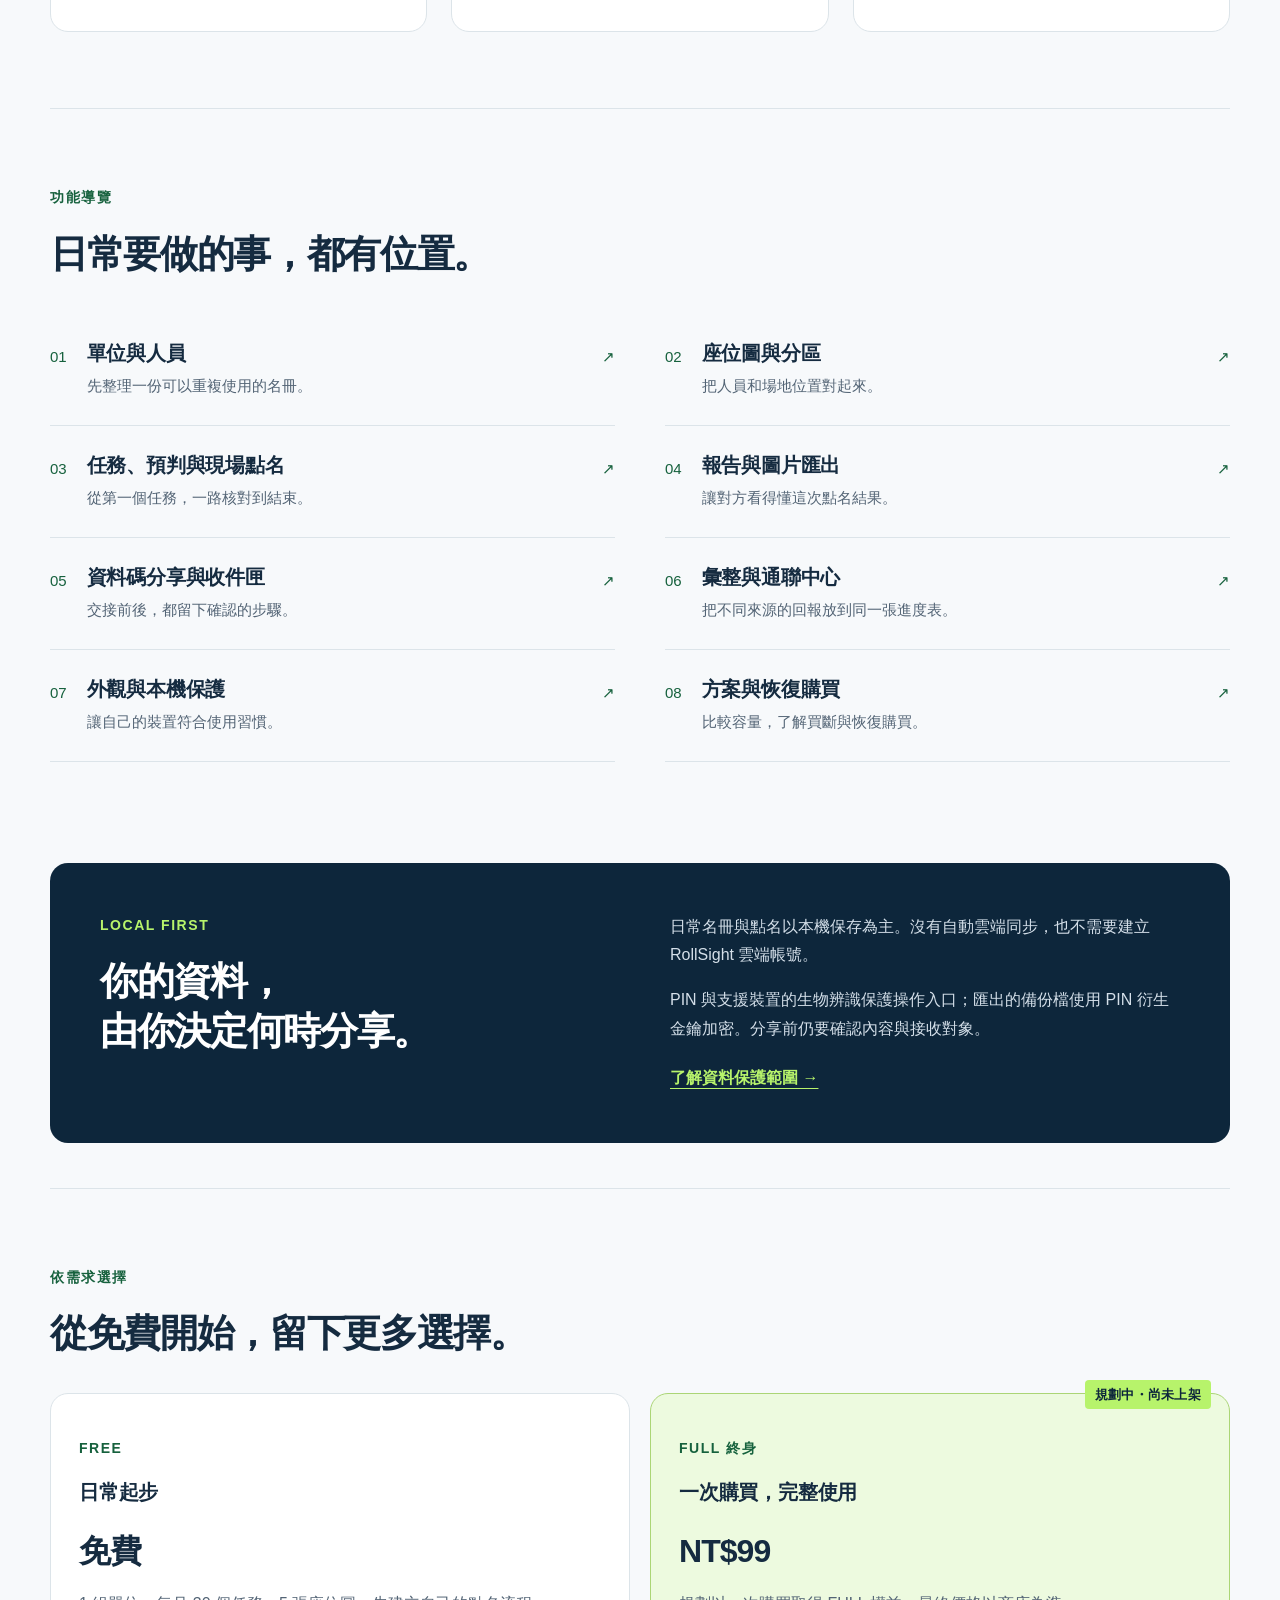
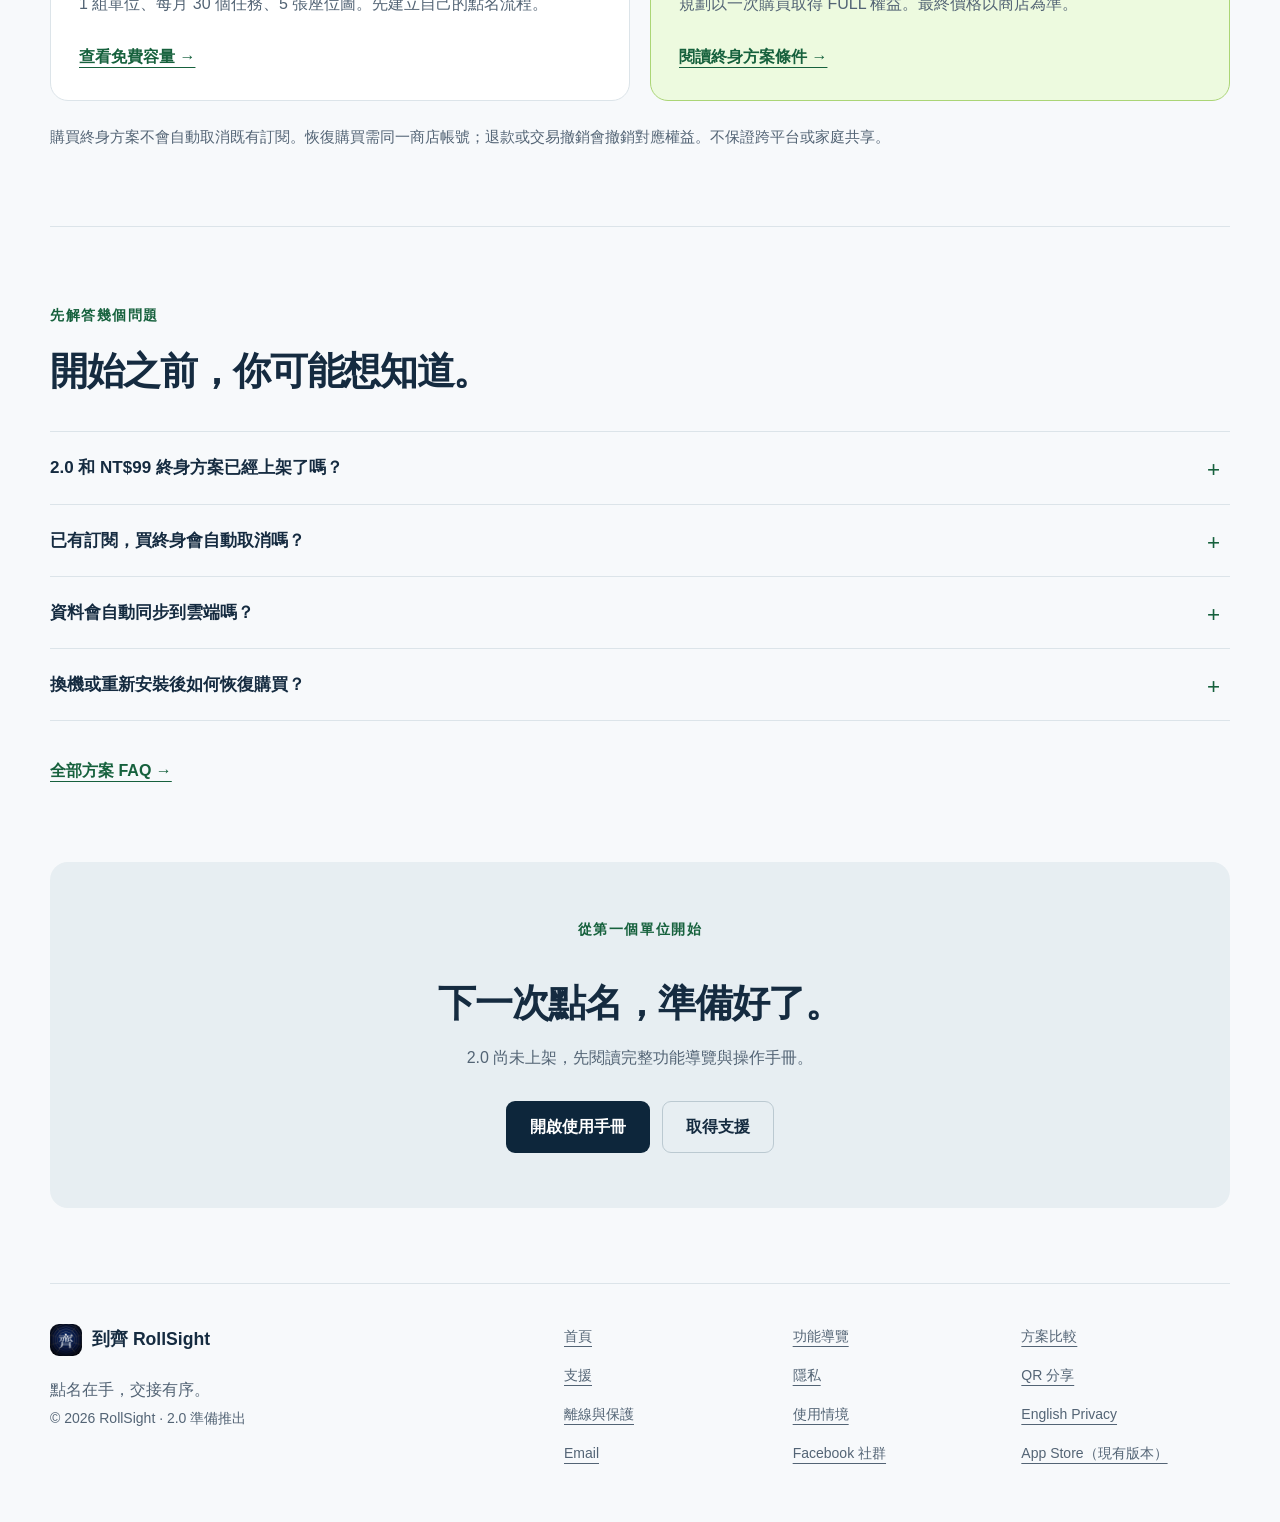
==== commit c96c82f6: "feat(site): launch RollSight 2.0 preview experience Summary: - Reframe the static site around animat" ====
--- a/index.html
+++ b/index.html
@@ -1,701 +1,13 @@
 <!doctype html>
-<html lang="zh-Hant">
-<head>
-  <meta charset="utf-8">
-  <meta name="viewport" content="width=device-width, initial-scale=1">
-  <title>到齊 RollSight｜離線點名、QR Code 回報與本機加密工具</title>
-  <meta name="description" content="到齊 RollSight 是為小型單位設計的離線單機點名與單位行政工具，支援座位圖、點名任務、報告匯出、QR 點對點同步與本機資料保護。">
-  <meta name="robots" content="index, follow">
-  <link rel="canonical" href="https://cerry0524.github.io/RollSight-Site/">
-  <link rel="icon" href="./assets/site-icon.png">
-  <meta property="og:type" content="website">
-  <meta property="og:locale" content="zh_TW">
-  <meta property="og:site_name" content="到齊 RollSight">
-  <meta property="og:title" content="到齊 RollSight｜離線點名與 QR Code 回報工具">
-  <meta property="og:description" content="離線使用、本機優先、QR 點對點同步。建立單位、座位圖、點名任務與報告匯出。">
-  <meta property="og:url" content="https://cerry0524.github.io/RollSight-Site/">
-  <meta property="og:image" content="https://cerry0524.github.io/RollSight-Site/assets/screenshots/hero-broadcast-qr.png">
-  <meta property="og:image:alt" content="到齊 RollSight 點名資料碼圖片分享畫面">
-  <meta name="twitter:card" content="summary_large_image">
-  <meta name="twitter:title" content="到齊 RollSight｜離線點名與 QR Code 回報工具">
-  <meta name="twitter:description" content="離線使用、本機優先、QR 點對點同步。建立單位、座位圖、點名任務與報告匯出。">
-  <meta name="twitter:image" content="https://cerry0524.github.io/RollSight-Site/assets/screenshots/hero-broadcast-qr.png">
-  <script type="application/ld+json">
-  {
-    "@context": "https://schema.org",
-    "@graph": [
-      {
-        "@type": "Organization",
-        "@id": "https://cerry0524.github.io/RollSight-Site/#organization",
-        "name": "RollSight Labs",
-        "url": "https://cerry0524.github.io/RollSight-Site/",
-        "sameAs": [
-          "https://www.facebook.com/groups/2194278754661166?locale=zh_TW"
-        ]
-      },
-      {
-        "@type": "WebSite",
-        "@id": "https://cerry0524.github.io/RollSight-Site/#website",
-        "name": "到齊 RollSight",
-        "url": "https://cerry0524.github.io/RollSight-Site/",
-        "inLanguage": "zh-Hant-TW",
-        "publisher": {
-          "@id": "https://cerry0524.github.io/RollSight-Site/#organization"
-        }
-      },
-      {
-        "@type": "SoftwareApplication",
-        "@id": "https://cerry0524.github.io/RollSight-Site/#app",
-        "name": "到齊 RollSight",
-        "alternateName": ["到齊", "RollSight"],
-        "applicationCategory": "UtilitiesApplication",
-        "operatingSystem": "iOS",
-        "url": "https://cerry0524.github.io/RollSight-Site/",
-        "downloadUrl": "https://apps.apple.com/tw/app/%E5%88%B0%E9%BD%8A-rollsight/id6762076423",
-        "offers": {
-          "@type": "Offer",
-          "price": "0",
-          "priceCurrency": "TWD",
-          "description": "免費版可使用，基礎版與完整版提供系統商店顯示之付費訂閱與 7 天免費試用。"
-        },
-        "featureList": [
-          "離線點名",
-          "本機資料保護",
-          "QR Code 與資料碼圖片分享",
-          "互動座位圖",
-          "點名摘要與回報"
-        ],
-        "publisher": {
-          "@id": "https://cerry0524.github.io/RollSight-Site/#organization"
-        },
-        "sameAs": [
-          "https://apps.apple.com/tw/app/%E5%88%B0%E9%BD%8A-rollsight/id6762076423",
-          "https://www.facebook.com/groups/2194278754661166?locale=zh_TW"
-        ]
-      }
-    ]
-  }
-  </script>
-  <link rel="stylesheet" href="./styles.css">
-</head>
-<body>
-  <header class="site-header">
-    <div class="header-top">
-      <a class="brand" href="./" aria-label="到齊 RollSight 首頁">
-        <img src="./assets/site-icon.png" alt="" width="36" height="36">
-        <span>到齊 RollSight</span>
-      </a>
-      <a class="button primary header-download" href="https://apps.apple.com/tw/app/%E5%88%B0%E9%BD%8A-rollsight/id6762076423" target="_blank" rel="noopener noreferrer" aria-label="下載 iOS App">下載 iOS</a>
-    </div>
-    <nav class="site-nav" aria-label="主要導覽">
-      <a href="./">首頁</a>
-      <a href="./use-cases/military-roll-call/">使用情境</a>
-      <a href="./features/offline-encrypted/">離線與加密</a>
-      <a href="./features/qr-share/">QR 分享</a>
-      <a href="./user-guide/">使用者手冊</a>
-      <a href="./user-guide/subscription.html">訂閱方案</a>
-      <a href="./support/">支援</a>
-    </nav>
-  </header>
-
-  <main>
-    <section class="hero">
-      <div class="hero-copy">
-        <p class="eyebrow">OFFLINE / LOCAL FIRST</p>
-        <h1><span>為小型單位設計的</span><span>點名與行政工具</span></h1>
-        <p class="lead">到齊協助你建立單位、安排座位圖、執行日常點名、匯出報告，並透過資料碼圖片在裝置間同步資料。資料預設留在本機，不需要雲端帳號。</p>
-        <div class="hero-actions">
-          <a class="button primary" href="https://apps.apple.com/tw/app/%E5%88%B0%E9%BD%8A-rollsight/id6762076423" target="_blank" rel="noopener noreferrer">下載 iOS App</a>
-          <a class="button secondary" href="#quickstart">快速上手</a>
-          <a class="button secondary" href="./use-cases/military-roll-call/">軍中點名情境</a>
-        </div>
-      </div>
-      <div class="hero-showcase" aria-label="RollSight QR 報告圖片與點對點同步成果">
-        <div class="phone-frame">
-          <img
-            src="./assets/screenshots/hero-broadcast-qr.png"
-            alt="RollSight 已產生的 QR 報告圖片，顯示任務、單位、人員與 QR Code"
-            width="1206"
-            height="2622"
-            loading="eager"
-            fetchpriority="high"
-          >
-        </div>
-        <dl class="hero-metrics" aria-label="RollSight 功能摘要">
-          <div><dt>資料儲存</dt><dd>本機優先</dd></div>
-          <div><dt>同步方式</dt><dd>QR 點對點</dd></div>
-          <div><dt>安全設計</dt><dd>簽章驗證</dd></div>
-        </dl>
-      </div>
-      <a class="hero-next" href="#features">往下看主要功能</a>
-    </section>
-
-    <section class="homepage-tabs" aria-label="首頁內容">
-      <div class="tab-list" role="tablist" aria-label="首頁內容分頁">
-        <a id="tab-features" class="tab-button" role="tab" href="#features" aria-controls="features" aria-selected="true">特色展示</a>
-        <a id="tab-quickstart" class="tab-button" role="tab" href="#quickstart" aria-controls="quickstart" aria-selected="false">快速上手</a>
-        <a id="tab-manual" class="tab-button" role="tab" href="#manual" aria-controls="manual" aria-selected="false">完整手冊</a>
-      </div>
-
-      <div id="features" class="tab-panel" role="tabpanel" aria-labelledby="tab-features">
-        <section class="section">
-          <div class="section-heading">
-            <p class="eyebrow">CORE WORKFLOWS</p>
-            <h2>五大主軸功能展示</h2>
-            <p class="narrow">內容依使用手冊的學習路徑整理：先建立資料骨架，再進入座位圖、點名任務、QR 協作與訂閱／隱私設定。</p>
-          </div>
-          <div class="feature-grid feature-grid-pillars">
-            <article class="feature-card">
-              <span class="micro-label">UNIT ADMIN</span>
-              <div class="pillar-visual" role="img" aria-label="建立單位流程圖">
-                <span>根單位</span>
-                <span>子單位</span>
-                <span>人員編組</span>
-              </div>
-              <h3>建立單位</h3>
-              <p>先建立單位名稱、階層與人員編組，讓後續座位圖、點名任務與報告都使用同一份資料。</p>
-            </article>
-            <article class="feature-card">
-              <span class="micro-label">SEAT MAP</span>
-              <div class="pillar-visual seat-map-visual" role="img" aria-label="座位圖格狀示意">
-                <span></span><span></span><span></span><span></span>
-                <span></span><span></span><span></span><span></span>
-                <span></span><span></span><span></span><span></span>
-              </div>
-              <h3>建立座位圖</h3>
-              <p>依情境建立座位、分區與人員配置，日常點名時可直接在位置上標記狀態。</p>
-            </article>
-            <article class="feature-card">
-              <span class="micro-label">REPORT</span>
-              <div class="pillar-visual report-visual" role="img" aria-label="點名任務狀態摘要">
-                <span>應到</span>
-                <strong>39</strong>
-                <span>實到</span>
-                <strong>37</strong>
-              </div>
-              <h3>建立點名任務</h3>
-              <p>建立任務後標記到位、缺席或事故狀態，最後用摘要與 PNG 報告完成回報。</p>
-            </article>
-            <article class="feature-card">
-              <span class="micro-label">INBOX</span>
-              <div class="pillar-visual inbox-visual" role="img" aria-label="QR 收件匣與重送對照">
-                <span>QR 匯入</span>
-                <span>收件匣</span>
-                <span>重送對照</span>
-              </div>
-              <h3>QR 收件匣與重送</h3>
-              <p>收到其他裝置的 QR 後先進收件匣，再選擇建立新任務、併入既有任務或檢查重送差異。</p>
-            </article>
-            <article class="feature-card">
-              <span class="micro-label">TRUST</span>
-              <div class="pillar-visual trust-visual" role="img" aria-label="訂閱與隱私信任提示">
-                <span>本機優先</span>
-                <span>備份加密</span>
-                <span>Privacy</span>
-              </div>
-              <h3>訂閱與隱私信任</h3>
-              <p>方案限制以操作前提示為主，資料預設保存在本機；公開網站只承諾目前 App 可驗證的隱私與安全設計。</p>
-            </article>
-          </div>
-        </section>
-
-        <section class="section path-section" aria-labelledby="path-title">
-          <div class="section-heading">
-            <p class="eyebrow">START PATHS</p>
-            <h2 id="path-title">依你的需求選下一步</h2>
-            <p class="narrow">首頁保留完整產品展示；如果你已經知道想解決的問題，可以直接進入對應頁面。</p>
-          </div>
-          <div class="path-grid">
-            <article class="manual-card">
-              <span class="micro-label">USE CASE</span>
-              <h3>軍中點名情境</h3>
-              <p>從建立資料、執行點名、座位/名冊檢查到 QR 回報，看完整現場流程。</p>
-              <a class="text-link" href="./use-cases/military-roll-call/">前往軍中點名</a>
-            </article>
-            <article class="manual-card">
-              <span class="micro-label">LOCAL FIRST</span>
-              <h3>離線與加密</h3>
-              <p>了解資料為何留在本機、何時才分享，以及備份與本機資料保護邊界。</p>
-              <a class="text-link" href="./features/offline-encrypted/">查看離線與加密</a>
-            </article>
-            <article class="manual-card">
-              <span class="micro-label">QR SHARE</span>
-              <h3>QR 分享</h3>
-              <p>了解使用者主動產生 QR Code 或資料碼圖片後，收件匣如何確認來源。</p>
-              <a class="text-link" href="./features/qr-share/">查看 QR 分享</a>
-            </article>
-            <article class="manual-card">
-              <span class="micro-label">MANUAL</span>
-              <h3>使用者手冊</h3>
-              <p>依章節查建立單位、座位圖、點名任務、收件匣與訂閱方案。</p>
-              <a class="text-link" href="./user-guide/">開啟手冊</a>
-            </article>
-          </div>
-        </section>
-
-        <section class="section trust-section" aria-labelledby="trust-title">
-          <div class="section-heading">
-            <p class="eyebrow">SECURITY / SUBSCRIPTION</p>
-            <h2 id="trust-title">安全與方案說明採保守承諾</h2>
-            <p class="narrow">RollSight 會說清楚實際保護方式，但不把安全設計包裝成絕對保證，也不做超出 App 目前能力的行銷承諾。</p>
-          </div>
-          <div class="trust-grid">
-            <article>
-              <span class="micro-label">QR SYNC</span>
-              <h3>QR 點對點同步</h3>
-              <p>QR 資料直接在裝置間傳遞，不經雲端伺服器；App 以簽章驗證、防重放與裝置綁定降低誤收或遭竄改風險。</p>
-            </article>
-            <article>
-              <span class="micro-label">BACKUP</span>
-              <h3>備份檔保護</h3>
-              <p>資料備份會以使用者 PIN 衍生的金鑰加密。請妥善保存 PIN，開發者無法替使用者解開或線上復原備份內容。</p>
-            </article>
-            <article>
-              <span class="micro-label">TIER LIMITS</span>
-              <h3>方案限制以 App 顯示為準</h3>
-              <p>FREE 可建立 1 組單位（單位內成員與階層不限制）、每月 30 次點名任務、5 張座位圖與每日 5 張含浮水印匯出；BASIC 解除單位組數限制並提升到 20 張座位圖、單圖 200 座位與每日 10 張無浮水印匯出，FULL 解鎖更進階的自訂與彙整能力。</p>
-            </article>
-          </div>
-        </section>
-
-        <section class="section screenshot-section" aria-labelledby="screenshots-title">
-          <div class="section-heading">
-            <p class="eyebrow">PRODUCT FLOWS</p>
-            <h2 id="screenshots-title">依功能流程理解 RollSight 怎麼操作</h2>
-          </div>
-          <div class="flow-stack">
-            <article class="feature-flow">
-              <div class="flow-copy">
-                <span class="micro-label">FLOW 01</span>
-                <h3>初次設定與單位資料</h3>
-                <p>先完成首次設定，再建立單位階層與人員編組。後續座位圖、點名任務與報告都會共用這份資料。</p>
-              </div>
-              <div class="flow-track">
-                <figure class="flow-step">
-                  <span class="step-number">01</span>
-                  <img src="./assets/screenshots/first-run-onboarding.png" alt="RollSight 首次啟動與建立單位引導畫面" width="331" height="720" loading="lazy">
-                  <figcaption>依引導完成首次啟動與基本單位設定。</figcaption>
-                </figure>
-                <figure class="flow-step">
-                  <span class="step-number">02</span>
-                  <img src="./assets/screenshots/unit-list.png" alt="RollSight 單位列表畫面，顯示階層單位與編制統計" width="331" height="719" loading="lazy">
-                  <figcaption>在單位列表檢視階層、編制與缺額。</figcaption>
-                </figure>
-                <figure class="flow-step">
-                  <span class="step-number">03</span>
-                  <img src="./assets/screenshots/unit-personnel-preview.png" alt="RollSight 單位人員編組表檢視檔案預覽畫面" width="331" height="719" loading="lazy">
-                  <figcaption>檢視人員編組表輸出樣式與名冊順序。</figcaption>
-                </figure>
-              </div>
-            </article>
-
-            <article class="feature-flow">
-              <div class="flow-copy">
-                <span class="micro-label">FLOW 02</span>
-                <h3>建立點名任務</h3>
-                <p>從任務列表建立今天的點名，進入摘要後先確認狀態分布，再依情境切換列表或座位圖操作。</p>
-              </div>
-              <div class="flow-track">
-                <figure class="flow-step">
-                  <span class="step-number">01</span>
-                  <img src="./assets/screenshots/create-task-form.png" alt="RollSight 新增點名任務畫面，顯示單位、任務名稱、點名時間與座位圖設定" width="1206" height="2622" loading="lazy">
-                  <figcaption>先在新增點名任務表單設定單位、時間與座位圖。</figcaption>
-                </figure>
-                <figure class="flow-step">
-                  <span class="step-number">02</span>
-                  <img src="./assets/screenshots/task-list.png" alt="RollSight 點名任務列表畫面，顯示進行中的任務卡片" width="331" height="719" loading="lazy">
-                  <figcaption>建立後回到任務列表，確認今天進行中的點名。</figcaption>
-                </figure>
-                <figure class="flow-step">
-                  <span class="step-number">03</span>
-                  <img src="./assets/screenshots/attendance-summary.png" alt="RollSight 點名摘要與統計畫面" width="331" height="720" loading="lazy">
-                  <figcaption>用摘要先掌握應到、實到與事故狀態。</figcaption>
-                </figure>
-              </div>
-            </article>
-
-            <article class="feature-flow">
-              <div class="flow-copy">
-                <span class="micro-label">FLOW 03</span>
-                <h3>執行點名與快速標記</h3>
-                <p>逐人確認時使用列表模式；需要依位置快速標記時切到座位圖模式。兩種操作都回到同一份點名狀態。</p>
-              </div>
-              <div class="flow-track">
-                <figure class="flow-step">
-                  <span class="step-number">01</span>
-                  <img src="./assets/screenshots/attendance-list.png" alt="RollSight 點名任務內的列表模式，顯示人員狀態與快速標記入口" width="331" height="719" loading="lazy">
-                  <figcaption>列表模式適合逐人確認與快速篩選。</figcaption>
-                </figure>
-                <figure class="flow-step">
-                  <span class="step-number">02</span>
-                  <img src="./assets/screenshots/seat-map.png" alt="RollSight Light 風格座位圖點名畫面，顯示座位格與實到狀態" width="331" height="719" loading="lazy">
-                  <figcaption>座位圖模式可直接點選位置標記狀態。</figcaption>
-                </figure>
-                <figure class="flow-step">
-                  <span class="step-number">03</span>
-                  <img src="./assets/screenshots/attendance-summary.png" alt="RollSight 點名摘要彙整畫面，顯示點名統計結果" width="331" height="720" loading="lazy">
-                  <figcaption>完成標記後回到摘要檢查統計是否合理。</figcaption>
-                </figure>
-                <figure class="flow-step">
-                  <span class="step-number">04</span>
-                  <img src="./assets/screenshots/qr-send.png" alt="RollSight QR 發送名單畫面，顯示 QR 產生前的任務與接收設定" width="331" height="720" loading="lazy">
-                  <figcaption>需要交接時，從同一份結果進入 QR 傳送。</figcaption>
-                </figure>
-              </div>
-            </article>
-
-            <article class="feature-flow">
-              <div class="flow-copy">
-                <span class="micro-label">FLOW 04</span>
-                <h3>回報與圖片匯出</h3>
-                <p>回報畫面整理統計、單位明細與口頭報告詞；匯出圖片則適合傳給外部窗口或留存紀錄。</p>
-              </div>
-              <div class="flow-track">
-                <figure class="flow-step">
-                  <span class="step-number">01</span>
-                  <img src="./assets/screenshots/report-png-preview.png" alt="RollSight 回報畫面，顯示 PNG 報告內容與匯出入口" width="331" height="719" loading="lazy">
-                  <figcaption>先確認預判報告的統計與文字內容。</figcaption>
-                </figure>
-                <figure class="flow-step">
-                  <span class="step-number">02</span>
-                  <img src="./assets/screenshots/attendance-image-export.png" alt="RollSight 匯出的預報圖片報告，包含統計卡、報告詞、人員狀態與座位圖" width="1206" height="2622" loading="lazy">
-                  <figcaption>匯出圖片保留完整預報內容，可直接傳給外部窗口。</figcaption>
-                </figure>
-                <figure class="flow-step">
-                  <span class="step-number">03</span>
-                  <img src="./assets/screenshots/share-mode-picker.png" alt="RollSight 分享模式選擇畫面，提供 QR 圖片與其他分享方式" width="331" height="720" loading="lazy">
-                  <figcaption>依情境選擇圖片、QR 或其他交接方式。</figcaption>
-                </figure>
-              </div>
-            </article>
-
-            <article class="feature-flow feature-flow-compact">
-              <div class="flow-copy">
-                <span class="micro-label">FLOW 05</span>
-                <h3>同步、限制與信任提示</h3>
-                <p>QR 收件不是直接吞資料；來源未驗證時先進收件匣，使用者確認身分後再綁定。需要進階容量時，App 會在操作前顯示方案提示。</p>
-              </div>
-              <div class="flow-track">
-                <figure class="flow-step">
-                  <span class="step-number">01</span>
-                  <img src="./assets/screenshots/inbox-unverified-source.png" alt="RollSight 收件匣畫面，顯示未驗證來源與綁定確認提示" width="1206" height="2622" loading="lazy">
-                  <figcaption>收到 QR 後先標示未驗證來源，避免直接併入正式資料。</figcaption>
-                </figure>
-                <figure class="flow-step">
-                  <span class="step-number">02</span>
-                  <img src="./assets/screenshots/binding-confirm-device.png" alt="RollSight 綁定裝置確認畫面，要求選擇對方身份關係" width="1206" height="2622" loading="lazy">
-                  <figcaption>確認對方身分與上下級關係後，才升級為正式裝置通聯節點。</figcaption>
-                </figure>
-                <figure class="flow-step">
-                  <span class="step-number">03</span>
-                  <img src="./assets/screenshots/plan-limit-paywall.png" alt="RollSight 方案限制提示畫面，說明發送給下轄單位需要完整版" width="1206" height="2622" loading="lazy">
-                  <figcaption>容量或通聯能力超出目前方案時，先提示限制與升級選項。</figcaption>
-                </figure>
-              </div>
-            </article>
-          </div>
-        </section>
-
-        <section class="section theme-section">
-          <div class="section-heading">
-            <p class="eyebrow">THEME TOKENS</p>
-            <h2>同一組介面模型，對應五種 App 佈景</h2>
-            <p class="narrow">網站以亮色 / 暗色作為長文閱讀基礎；低亮度、深綠與夜間護眼僅作為 RollSight App 佈景樣本，保留狀態 pill、緊湊卡片、微標籤與截圖框語彙。</p>
-          </div>
-          <div class="theme-switcher" aria-label="RollSight 五種佈景互動展示">
-            <div class="theme-options" role="group" aria-label="選擇佈景預覽">
-              <button class="theme-option" type="button" data-theme-option="light" aria-pressed="true">
-                <span class="theme-swatch" aria-hidden="true"></span>
-                <span>亮</span>
-                <small>目前</small>
-              </button>
-              <button class="theme-option" type="button" data-theme-option="dark" aria-pressed="false">
-                <span class="theme-swatch" aria-hidden="true"></span>
-                <span>暗</span>
-                <small></small>
-              </button>
-              <button class="theme-option" type="button" data-theme-option="lowlight" aria-pressed="false">
-                <span class="theme-swatch" aria-hidden="true"></span>
-                <span>低亮度</span>
-                <small></small>
-              </button>
-              <button class="theme-option" type="button" data-theme-option="camo" aria-pressed="false">
-                <span class="theme-swatch" aria-hidden="true"></span>
-                <span>深綠</span>
-                <small></small>
-              </button>
-              <button class="theme-option" type="button" data-theme-option="nv" aria-pressed="false">
-                <span class="theme-swatch" aria-hidden="true"></span>
-                <span>夜間護眼</span>
-                <small></small>
-              </button>
-            </div>
-            <article class="theme-card theme-preview-card" data-theme-preview="light" aria-live="polite">
-              <span class="micro-label" data-theme-name>亮</span>
-              <h3 data-theme-title>日間閱讀</h3>
-              <div class="screenshot-frame">
-                <div class="frame-bar"></div>
-                <div class="mock-row"><span>37/39</span><b>ACTIVE</b></div>
-                <div class="pill-row">
-                  <span class="status-pill present">到位</span>
-                  <span class="status-pill incident">事故</span>
-                  <span class="status-pill pending">待回報</span>
-                </div>
-              </div>
-            </article>
-          </div>
-        </section>
-      </div>
-
-      <div id="quickstart" class="tab-panel" role="tabpanel" aria-labelledby="tab-quickstart" hidden>
-        <section class="section band">
-          <div class="section-heading">
-            <p class="eyebrow">QUICK START</p>
-            <h2>快速上手流程</h2>
-            <p class="narrow">第一次使用時依這五步走即可：先建立資料，再完成座位、任務、分享與方案確認。</p>
-          </div>
-          <ol class="steps steps-five">
-            <li><strong>建立單位</strong><span>建立第一個單位與人員編組。</span></li>
-            <li><strong>建立座位圖</strong><span>配置座位、分區與人員位置。</span></li>
-            <li><strong>建立點名任務</strong><span>選擇單位並開始標記狀態。</span></li>
-            <li><strong>分享 QR／收件匣</strong><span>用 QR 完成裝置間交接或彙整。</span></li>
-            <li><strong>統計／匯出／方案</strong><span>查看摘要、匯出報告並確認方案限制。</span></li>
-          </ol>
-        </section>
-        <section class="section">
-          <div class="quickstart-grid">
-            <article class="feature-card">
-              <span class="micro-label">STEP 01</span>
-              <div class="pillar-visual" role="img" aria-label="建立單位流程：單位、階層、人員">
-                <span>單位</span>
-                <span>階層</span>
-                <span>人員</span>
-              </div>
-              <h3>建立單位</h3>
-              <p>輸入單位名稱，補上階層與人員編組，讓後續座位圖、任務與報告共用同一份資料。</p>
-            </article>
-            <article class="feature-card">
-              <span class="micro-label">STEP 02</span>
-              <div class="pillar-visual seat-map-visual" role="img" aria-label="座位圖建立示意">
-                <span></span><span></span><span></span><span></span>
-                <span></span><span></span><span></span><span></span>
-              </div>
-              <h3>建立座位圖</h3>
-              <p>配置座位數、分區與人員位置，讓日常點名可以直接在位置上標記狀態。</p>
-            </article>
-            <article class="feature-card">
-              <span class="micro-label">STEP 03</span>
-              <div class="pillar-visual report-visual" role="img" aria-label="建立點名任務摘要">
-                <span>任務</span>
-                <strong>OPEN</strong>
-                <span>狀態</span>
-                <strong>標記</strong>
-              </div>
-              <h3>建立點名任務</h3>
-              <p>選擇單位後開始點名，在座位圖或名冊中標記到位、缺席與事故狀態。</p>
-            </article>
-            <article class="feature-card">
-              <span class="micro-label">STEP 04</span>
-              <div class="pillar-visual inbox-visual" role="img" aria-label="QR 分享與收件匣流程">
-                <span>分享 QR</span>
-                <span>收件匣</span>
-                <span>重送對照</span>
-              </div>
-              <h3>分享 QR／收件匣</h3>
-              <p>要交接或彙整資料時，使用 QR 圖片傳送；收到資料後先進收件匣再決定處理方式。</p>
-            </article>
-            <article class="feature-card">
-              <span class="micro-label">STEP 05</span>
-              <div class="pillar-visual trust-visual" role="img" aria-label="統計、匯出與方案限制">
-                <span>統計摘要</span>
-                <span>報告匯出</span>
-                <span>方案提示</span>
-              </div>
-              <h3>統計／匯出／方案</h3>
-              <p>完成點名後查看摘要、匯出圖片報告；若動作需要進階方案，App 會在操作前提示。</p>
-            </article>
-          </div>
-        </section>
-      </div>
-
-      <div id="manual" class="tab-panel" role="tabpanel" aria-labelledby="tab-manual" hidden>
-        <section class="section manual-section">
-          <div class="manual-copy">
-            <p class="eyebrow">使用者手冊</p>
-            <h2>完整手冊入口</h2>
-            <p class="narrow">手冊已依實際使用流程整理成五個章節。每個入口都對應到一段可閱讀的操作說明，從建立資料到訂閱方案都能直接查閱。</p>
-          </div>
-          <div class="manual-actions">
-            <a class="button primary" href="./user-guide/">開啟完整手冊</a>
-            <a class="button secondary" href="./support/">前往支援頁</a>
-          </div>
-        </section>
-        <section class="section">
-          <div class="manual-index">
-            <article class="manual-card">
-              <span class="micro-label">第一章</span>
-              <h3>建立單位完整指南</h3>
-              <p>說明首次設定、建立第一個單位、階層樹狀單位資料、人員編組與主單位標記。</p>
-              <a class="text-link" href="./user-guide/#unit">閱讀建立單位</a>
-            </article>
-            <article class="manual-card">
-              <span class="micro-label">第二章</span>
-              <h3>建立座位圖完整指南</h3>
-              <p>整理座位圖頁、任務內建立、範本套用、多單位共用與快速設定精靈。</p>
-              <a class="text-link" href="./user-guide/#seat-map">閱讀座位圖</a>
-            </article>
-            <article class="manual-card">
-              <span class="micro-label">第三章</span>
-              <h3>建立點名任務完整指南</h3>
-              <p>從建立任務、互動座位圖標記，到點名摘要與報告匯出流程。</p>
-              <a class="text-link" href="./user-guide/#attendance-task">閱讀點名任務</a>
-            </article>
-            <article class="manual-card">
-              <span class="micro-label">第四章</span>
-              <h3>收件匣與重送對照完整指南</h3>
-              <p>說明資料碼匯入、收件匣彙整、併入任務、未驗證來源與重送內容對照。</p>
-              <a class="text-link" href="./user-guide/#inbox">閱讀收件匣</a>
-            </article>
-            <article class="manual-card">
-              <span class="micro-label">第五章</span>
-              <h3>訂閱方案與付費哲學完整指南</h3>
-              <p>整理免費版、基礎版、完整版分層、試用、自動續訂、取消訂閱與方案提示原則。</p>
-              <a class="text-link" href="./user-guide/#subscription">閱讀訂閱方案</a>
-            </article>
-          </div>
-        </section>
-        <section class="section manual-note">
-          <h2>手冊狀態</h2>
-          <p class="narrow">這五個手冊入口會固定對應到公開網站的使用者手冊。若應用程式功能、方案限制或截圖更新，後續只需要同步維護這些章節。</p>
-          <div class="manual-actions">
-            <a class="button primary" href="./user-guide/">查看完整手冊</a>
-            <a class="button secondary" href="./privacy/">隱私政策</a>
-            <a class="button secondary" href="./support/">支援</a>
-          </div>
-        </section>
-        <section class="section">
-          <h2>隱私原則</h2>
-          <p class="narrow">RollSight 是離線優先工具。你建立的單位、人員、點名與座位圖資料儲存在裝置本機；跨裝置資料傳輸透過 QR Code 點對點進行，並以簽章驗證、防重放與裝置綁定降低誤收或遭竄改風險。備份檔則以使用者 PIN 衍生的金鑰加密。App 只使用匿名崩潰與效能資料來修復問題。</p>
-          <a class="text-link" href="./privacy/">查看完整 Privacy Policy</a>
-        </section>
-      </div>
-    </section>
-    <section class="section next-step" aria-labelledby="home-next-title">
-      <div class="manual-copy">
-        <p class="eyebrow">NEXT STEP</p>
-        <h2 id="home-next-title">下一步</h2>
-        <p class="narrow">第一次了解 RollSight，可以先看軍中點名情境；準備開始操作時，直接打開使用者手冊或下載 iOS App。</p>
-      </div>
-      <div class="manual-actions">
-        <a class="button primary" href="https://apps.apple.com/tw/app/%E5%88%B0%E9%BD%8A-rollsight/id6762076423" target="_blank" rel="noopener noreferrer">下載 iOS App</a>
-        <a class="button secondary" href="./use-cases/military-roll-call/">軍中點名情境</a>
-        <a class="button secondary" href="./user-guide/">使用者手冊</a>
-      </div>
-    </section>
-  </main>
-
-  <footer class="site-footer sitemap-footer">
-    <div class="footer-brand">
-      <strong>到齊 RollSight</strong>
-      <span>離線點名、QR Code 回報與本機優先的單位行政工具。</span>
-    </div>
-    <div class="footer-group">
-      <strong>產品</strong>
-      <a href="./">首頁</a>
-      <a href="https://apps.apple.com/tw/app/%E5%88%B0%E9%BD%8A-rollsight/id6762076423" target="_blank" rel="noopener noreferrer">下載 iOS App</a>
-      <a href="./user-guide/subscription.html">訂閱方案</a>
-    </div>
-    <div class="footer-group">
-      <strong>情境</strong>
-      <a href="./use-cases/military-roll-call/">軍中點名情境</a>
-      <a href="./features/offline-encrypted/">離線與加密</a>
-      <a href="./features/qr-share/">QR 分享</a>
-    </div>
-    <div class="footer-group">
-      <strong>學習 / 支援</strong>
-      <a href="./user-guide/">使用者手冊</a>
-      <a href="./support/">支援</a>
-      <a href="mailto:cerry0524@gmail.com">Email</a>
-    </div>
-    <div class="footer-group">
-      <strong>社群 / 法務</strong>
-      <a href="https://www.facebook.com/groups/2194278754661166?locale=zh_TW" target="_blank" rel="noopener noreferrer">Facebook 社團</a>
-      <a href="./privacy/">隱私政策</a>
-      <a href="./privacy/index.en.html">English Privacy</a>
-    </div>
-  </footer>
-  <script>
-    (() => {
-      const tabs = Array.from(document.querySelectorAll('[role="tab"]'));
-      const panels = Array.from(document.querySelectorAll('[role="tabpanel"]'));
-      const validIds = new Set(panels.map((panel) => panel.id));
-
-      function activateTab(id, shouldFocus = false, shouldScroll = false) {
-        const nextId = validIds.has(id) ? id : 'features';
-
-        tabs.forEach((tab) => {
-          const isActive = tab.getAttribute('aria-controls') === nextId;
-          tab.setAttribute('aria-selected', String(isActive));
-          tab.tabIndex = isActive ? 0 : -1;
-          if (isActive && shouldFocus) tab.focus();
-        });
-
-        panels.forEach((panel) => {
-          panel.hidden = panel.id !== nextId;
-        });
-
-        if (shouldScroll) {
-          const target = document.getElementById(nextId);
-          window.scrollTo({ top: target.offsetTop, behavior: 'auto' });
-        }
-      }
-
-      tabs.forEach((tab) => {
-        tab.addEventListener('click', (event) => {
-          const id = tab.getAttribute('aria-controls');
-          activateTab(id, false);
-        });
-      });
-
-      window.addEventListener('hashchange', () => {
-        activateTab(window.location.hash.slice(1), false, true);
-      });
-
-      const initialId = window.location.hash.slice(1);
-      activateTab(initialId, false, validIds.has(initialId));
-      if (validIds.has(initialId)) {
-        window.setTimeout(() => activateTab(initialId, false, true), 0);
-      }
-    })();
-
-    (() => {
-      const themeLabels = {
-        light: ['亮', '日間閱讀'],
-        dark: ['暗', '夜間閱讀'],
-        lowlight: ['低亮度', '低亮度展示'],
-        camo: ['深綠', '深綠展示'],
-        nv: ['夜間護眼', '夜間護眼展示'],
-      };
-      const options = Array.from(document.querySelectorAll('[data-theme-option]'));
-      const preview = document.querySelector('.theme-preview-card');
-      const name = document.querySelector('[data-theme-name]');
-      const title = document.querySelector('[data-theme-title]');
-
-      function activateTheme(theme) {
-        preview.dataset.themePreview = theme;
-        name.textContent = themeLabels[theme][0];
-        title.textContent = themeLabels[theme][1];
-        options.forEach((option) => {
-          const selected = option.dataset.themeOption === theme;
-          option.setAttribute('aria-pressed', String(selected));
-          option.querySelector('small').textContent = selected ? '目前' : '';
-        });
-      }
-
-      options.forEach((option) => {
-        option.addEventListener('click', () => activateTheme(option.dataset.themeOption));
-      });
-    })();
-  </script>
-</body>
-</html>
+<html lang="zh-Hant"><head><meta charset="utf-8"><meta name="viewport" content="width=device-width, initial-scale=1">
+<title>到齊 2.0 準備推出・動態 QR 與指定裝置加密｜RollSight</title><meta name="description" content="2.0 準備推出，尚未上架。本頁介紹 2.0 預計提供的體驗；實際開放功能與價格以商店及 App 顯示為準。"><meta name="robots" content="index, follow"><link rel="canonical" href="https://cerry0524.github.io/RollSight-Site/"><link rel="icon" href="./assets/site-icon.png"><link rel="stylesheet" href="./styles.css">
+<meta property="og:type" content="website"><meta property="og:title" content="到齊 2.0 準備推出・動態 QR 與指定裝置加密"><meta property="og:description" content="2.0 準備推出，尚未上架。本頁介紹 2.0 預計提供的體驗；實際開放功能與價格以商店及 App 顯示為準。"><meta property="og:url" content="https://cerry0524.github.io/RollSight-Site/">
+<meta property="og:image" content="https://cerry0524.github.io/RollSight-Site/assets/site-icon.png">
+</head><body><a class="skip-link" href="#main">跳到主要內容</a>
+<header class="site-header"><a class="brand" href="./"><img src="./assets/site-icon.png" alt="" width="36" height="36"><span>到齊 RollSight <small>2.0</small></span></a><nav class="site-nav" aria-label="主要導覽"><a href="./" aria-current="page">首頁</a><a href="./user-guide/">功能導覽</a><a href="./user-guide/subscription.html">方案比較</a><a href="./support/">支援</a><a href="./privacy/">隱私</a></nav></header>
+<div class="release-notice">2.0 準備推出，尚未上架。本頁介紹 2.0 預計提供的體驗；實際開放功能與價格以商店及 App 顯示為準。</div><main id="main"><section class="hero"><div class="hero-copy"><p class="eyebrow">ROLLSIGHT 2.0 / 完整升級，準備推出</p><h1>資料動起來，<br>只交給對的人。</h1><p class="lead">動態 QR Code × 指定裝置加密。<br>從選擇分享內容，到匯入前確認差異，讓每一次交接更清楚。</p><p>點名、名冊與座位圖仍以本機運作。2.0 將加密落實到資料交接，不靠自動雲端同步。</p><div class="actions"><a class="button primary" href="#encrypted-import">看看匯入步驟 <span aria-hidden="true">↘</span></a><a class="button secondary" href="./user-guide/subscription.html">FULL 買斷預告</a></div><p class="hero-status">新加密發送流程尚待開放；完整 2.0 發行前將完成匯入整合與驗收。</p></div><figure class="transport-demo"><div class="shot-label"><span>2.0 / 動態 QR 傳輸</span><span>流程示意</span></div><div class="demo-recipient"><span>指定接收裝置</span><strong>接收端 A</strong></div><input class="pause-motion" type="checkbox" id="pause-qr"><label for="pause-qr">暫停示意動畫</label><div class="qr-frames" role="img" aria-label="輪播三個示意 QR 影格，不含實際點名資料，不能匯入 App"><img src="./assets/qr-demo/frame-1.svg" width="230" height="230" alt=""><img src="./assets/qr-demo/frame-2.svg" width="230" height="230" alt=""><img src="./assets/qr-demo/frame-3.svg" width="230" height="230" alt=""></div><div class="demo-chain"><span>選定內容</span><span>加密</span><span>逐幀傳遞</span></div><figcaption>示意碼，非實際加密資料包<br>GIF／MP4 傳遞・從相簿讀取</figcaption></figure></section><section class="section" id="transport"><div class="section-heading"><p class="eyebrow">2.0 的核心改變</p><h2>一份動態 QR，<br>一條有驗證的交接流程。</h2><p>GIF／MP4 將資料拆成連續影格。接收端從相簿原檔直接讀取，收齊所需資料後進入驗證；動態格式本身不是加密，內容另由指定接收者加密保護。</p></div><div class="crypto-grid"><article><p class="eyebrow">01 / 對象</p><h3>金鑰綁定接收裝置</h3><p>X25519 與 HKDF-SHA256 建立每位接收者的加密金鑰；簽章身分與加密金鑰分離。</p></article><article><p class="eyebrow">02 / 內容</p><h3>敏感內容先加密</h3><p>XChaCha20-Poly1305 保護資料內容與完整性；密文綁定發送者、接收者及金鑰版本，不能任意換對象。</p></article><article><p class="eyebrow">03 / 匯入</p><h3>驗證通過，才進預覽</h3><p>Ed25519 簽章核對來源，再檢查接收者、期限與重放。指定裝置才能解密；失敗就停止，不降級成明文。</p></article></div><p class="fine-print">加密範圍指新的敏感資料包；不代表既有一般 QR、可讀報告圖片或整個本機資料庫全部加密。正式推出前仍需完成實機、相簿與通訊軟體傳遞驗收。</p></section><section class="section" id="encrypted-import"><div class="section-heading"><p class="eyebrow">STEP BY STEP / 匯入參考流程</p><h2>從發送到匯入，每一步都看得懂。</h2></div><p class="callout">2.0 完整發行目標：動態 QR、指定裝置加密與分階段匯入。目前仍在推出前驗收；新加密資料包發送尚未開放，部分匯入處理方式仍有限制。</p><ol class="import-steps"><li><span class="step-index">01</span><div><p class="eyebrow">發送端</p><h3>選擇內容與對象</h3><p>在分享前確認任務、座位圖、單位與人員揭露範圍。姓名可依可用選項採匿名、只姓或全名；只姓須使用預先設定的分享姓氏，不由 App 猜測。</p></div></li><li><span class="step-index">02</span><div><p class="eyebrow">發送端・待開放</p><h3>為接收裝置加密</h3><p>確認對方已完成通聯及加密金鑰驗證。開放後，新敏感資料包會針對每位接收者獨立加密，再產生動態 QR；對象或金鑰不符時，不改送明文。</p></div></li><li><span class="step-index">03</span><div><p class="eyebrow">接收端</p><h3>保留原檔，從相簿讀取</h3><p>接收 GIF／MP4 原檔後，在通聯的相簿匯入入口選取。App 直接讀取影格並顯示進度，不必等動畫完整播放；不要用單張截圖取代動畫。</p></div></li><li><span class="step-index">04</span><div><p class="eyebrow">接收端・第 1 頁</p><h3>先看「暫存預覽」</h3><p>完成接收者、來源簽章、期限與解密驗證後，查看來源及新增、變更、相同、衝突等差異。預覽或返回不會寫入正式資料。</p></div></li><li><span class="step-index">05</span><div><p class="eyebrow">接收端・第 2 頁</p><h3>選擇「區段處理方式」</h3><p>依各區段選擇可執行的方式。目前介面僅開放「略過／僅供參考」；建立副本、正式對應與合併將在完整 2.0 發行前補齊並驗收。未揭露的內容不等於刪除。</p></div></li><li><span class="step-index">06</span><div><p class="eyebrow">接收端・第 3 頁</p><h3>確認差異，再套用</h3><p>核對最後差異與處理筆數後按「確認並套用」。全部略過時不可套用；若本機資料已變動，需重新檢查差異。驗證失敗時停止，不會默默改用舊資料。</p></div></li></ol><a class="text-link" href="./features/qr-share/">完整動態 QR 與加密交接說明 →</a></section>
+<section class="section" id="features"><div class="section-heading"><p class="eyebrow">日常點名，一樣完整</p><h2>先準備。再確認。<br>最後，交接得清楚。</h2><p>從單位、人員與座位圖開始，讓動態 QR 交接有一份可靠的資料來源。</p></div><div class="workflow-grid"><a class="workflow" href="./user-guide/#create-unit"><span class="number">01</span><h3>把資料準備好</h3><p>單位階層、人員名冊、編制與座位分區，建立後可在任務重複使用。</p><span class="text-link">查看操作流程 →</span></a><a class="workflow" href="./user-guide/#attendance"><span class="number">02</span><h3>掌握現場狀態</h3><p>預判、列表點名、互動座位圖與統計，核對待查後再結束任務。</p><span class="text-link">查看操作流程 →</span></a><a class="workflow" href="./user-guide/#inbox"><span class="number">03</span><h3>完成回報交接</h3><p>輸出報告，主動分享資料碼；在收件匣確認來源，彙整各單位結果。</p><span class="text-link">查看操作流程 →</span></a></div></section><section class="section feature-catalog"><div class="section-heading"><p class="eyebrow">功能導覽</p><h2>日常要做的事，都有位置。</h2></div><div class="catalog-grid"><a class="catalog-item" href="./user-guide/#create-unit"><span>01</span><div><h3>單位與人員</h3><p>先整理一份可以重複使用的名冊。</p></div><span aria-hidden="true">↗</span></a><a class="catalog-item" href="./user-guide/#seat-map"><span>02</span><div><h3>座位圖與分區</h3><p>把人員和場地位置對起來。</p></div><span aria-hidden="true">↗</span></a><a class="catalog-item" href="./user-guide/#attendance"><span>03</span><div><h3>任務、預判與現場點名</h3><p>從第一個任務，一路核對到結束。</p></div><span aria-hidden="true">↗</span></a><a class="catalog-item" href="./user-guide/#reports"><span>04</span><div><h3>報告與圖片匯出</h3><p>讓對方看得懂這次點名結果。</p></div><span aria-hidden="true">↗</span></a><a class="catalog-item" href="./user-guide/#inbox"><span>05</span><div><h3>資料碼分享與收件匣</h3><p>交接前後，都留下確認的步驟。</p></div><span aria-hidden="true">↗</span></a><a class="catalog-item" href="./user-guide/#coordination"><span>06</span><div><h3>彙整與通聯中心</h3><p>把不同來源的回報放到同一張進度表。</p></div><span aria-hidden="true">↗</span></a><a class="catalog-item" href="./user-guide/#settings"><span>07</span><div><h3>外觀與本機保護</h3><p>讓自己的裝置符合使用習慣。</p></div><span aria-hidden="true">↗</span></a><a class="catalog-item" href="./user-guide/subscription.html"><span>08</span><div><h3>方案與恢復購買</h3><p>比較容量，了解買斷與恢復購買。</p></div><span aria-hidden="true">↗</span></a></div></section>
+<section class="section trust-band"><div><p class="eyebrow">LOCAL FIRST</p><h2>你的資料，<br>由你決定何時分享。</h2></div><div><p>日常名冊與點名以本機保存為主。沒有自動雲端同步，也不需要建立 RollSight 雲端帳號。</p><p>PIN 與支援裝置的生物辨識保護操作入口；匯出的備份檔使用 PIN 衍生金鑰加密。分享前仍要確認內容與接收對象。</p><a class="text-link" href="./features/offline-encrypted/">了解資料保護範圍 →</a></div></section>
+<section class="section" id="plans"><div class="section-heading"><p class="eyebrow">依需求選擇</p><h2>從免費開始，留下更多選擇。</h2></div><div class="plan-grid"><article class="plan"><p class="eyebrow">FREE</p><h3>日常起步</h3><p class="price">免費</p><p>1 組單位、每月 30 個任務、5 張座位圖。先建立自己的點名流程。</p><a href="./user-guide/subscription.html#comparison">查看免費容量 →</a></article><article class="plan featured"><span class="badge">規劃中・尚未上架</span><p class="eyebrow">FULL 終身</p><h3>一次購買，完整使用</h3><p class="price">NT$99</p><p>規劃以一次購買取得 FULL 權益。最終價格以商店為準。</p><a href="./user-guide/subscription.html#lifetime">閱讀終身方案條件 →</a></article></div><p class="fine-print">購買終身方案不會自動取消既有訂閱。恢復購買需同一商店帳號；退款或交易撤銷會撤銷對應權益。不保證跨平台或家庭共享。</p></section>
+<section class="section" id="faq"><div class="section-heading"><p class="eyebrow">先解答幾個問題</p><h2>開始之前，你可能想知道。</h2></div><div class="faq-list"><details><summary>2.0 和 NT$99 終身方案已經上架了嗎？</summary><div><p>FULL 終身方案NT$99，一次購買，尚未上架；最終價格、幣別與可購買資格以商店付款畫面為準。2.0 改為 FREE 與 FULL 買斷，不再提供新訂閱。舊 BASIC／FULL 訂閱只保留商店確認的有效期間；購買買斷方案不會自動取消舊訂閱，請自行到原商店管理。 本站不接受預購或付款，也不代表商店已開放 2.0。</p></div></details><details><summary>已有訂閱，買終身會自動取消嗎？</summary><div><p>不會。2.0 不再提供新訂閱。舊 BASIC／FULL 訂閱在商店確認的有效期間內仍可使用；購買終身方案不會自動取消、折抵或退還既有訂閱，也不會自動將舊訂閱轉為終身。若不再需要續訂，請自行在原商店取消。</p></div></details><details><summary>資料會自動同步到雲端嗎？</summary><div><p>不會。名冊、座位圖與點名資料以本機保存為主，透過你主動發起的資料碼、檔案或圖片交接。商店購買、恢復購買、支援連結與啟用的診斷服務可能需要網路。</p></div></details><details><summary>換機或重新安裝後如何恢復購買？</summary><div><p>請使用購買時的同一商店帳號，連上網路後在 App「完整版買斷與恢復購買」使用「恢復購買」。恢復的是有效付費權益，不是本機名冊或點名資料；換機前請另行確認備份與匯出範圍。</p></div></details></div><p><a class="text-link" href="./user-guide/subscription.html#faq">全部方案 FAQ →</a></p></section>
+<section class="section end-band" id="quickstart"><p class="eyebrow">從第一個單位開始</p><h2>下一次點名，準備好了。</h2><p>2.0 尚未上架，先閱讀完整功能導覽與操作手冊。</p><div class="actions"><a class="button primary" href="./user-guide/">開啟使用手冊</a><a class="button secondary" href="./support/">取得支援</a></div></section><div id="manual"></div></main><footer class="site-footer"><div><a class="brand" href="./"><img src="./assets/site-icon.png" width="32" height="32" alt="">到齊 RollSight</a><p>點名在手，交接有序。</p><small>© 2026 RollSight · 2.0 準備推出</small></div><nav aria-label="頁尾導覽"><a href="./" aria-current="page">首頁</a><a href="./user-guide/">功能導覽</a><a href="./user-guide/subscription.html">方案比較</a><a href="./support/">支援</a><a href="./privacy/">隱私</a><a href="./features/qr-share/">QR 分享</a><a href="./features/offline-encrypted/">離線與保護</a><a href="./use-cases/military-roll-call/">使用情境</a><a href="./privacy/index.en.html">English Privacy</a><a href="mailto:cerry0524@gmail.com">Email</a><a href="https://www.facebook.com/groups/2194278754661166?locale=zh_TW">Facebook 社群</a><a href="https://apps.apple.com/tw/app/%E5%88%B0%E9%BD%8A-rollsight/id6762076423">App Store（現有版本）</a></nav></footer></body></html>
--- a/styles.css
+++ b/styles.css
@@ -1,1893 +1,14 @@
-:root {
-  color-scheme: light;
-
-  --font-sans: -apple-system, BlinkMacSystemFont, "Segoe UI", "Noto Sans TC", "PingFang TC", sans-serif;
-  --font-mono: "SF Mono", "JetBrains Mono", ui-monospace, Menlo, Consolas, monospace;
-
-  --site-surface-page: #f4f6f3;
-  --site-surface-panel: #ffffff;
-  --site-surface-soft: #e9eee8;
-  --site-surface-raised: #fbfcfa;
-  --site-text-primary: #17201a;
-  --site-text-secondary: #566456;
-  --site-text-muted: #738074;
-  --site-text-inverse: #f7fbf7;
-  --site-border-subtle: rgba(50, 68, 52, 0.14);
-  --site-border-strong: rgba(50, 68, 52, 0.28);
-  --site-primary: #155c33;
-  --site-primary-strong: #0f4428;
-  --site-accent: #255fb7;
-  --site-warning: #ad6228;
-  --site-shadow-card: 0 18px 42px rgba(23, 32, 26, 0.08);
-
-  --site-card-radius: 8px;
-  --site-frame-radius: 12px;
-  --site-pill-radius: 999px;
-
-  --site-status-present: #2e7d32;
-  --site-status-incident: #c62828;
-  --site-status-pending: #616161;
-  --site-status-surface: rgba(46, 125, 50, 0.12);
-  --site-status-border: rgba(46, 125, 50, 0.35);
-
-  --theme-preview-bg: var(--site-surface-page);
-  --theme-preview-surface: var(--site-surface-panel);
-  --theme-preview-surface-soft: var(--site-surface-soft);
-  --theme-preview-text: var(--site-text-primary);
-  --theme-preview-muted: var(--site-text-secondary);
-  --theme-preview-border: var(--site-border-subtle);
-  --theme-preview-primary: var(--site-primary);
-  --theme-preview-present: var(--site-status-present);
-  --theme-preview-incident: var(--site-status-incident);
-  --theme-preview-pending: var(--site-status-pending);
-
-  font-family: var(--font-sans);
-}
-
-@media (prefers-color-scheme: dark) {
-  :root {
-    color-scheme: dark;
-    --site-surface-page: #050606;
-    --site-surface-panel: #1c1e1e;
-    --site-surface-soft: #121414;
-    --site-surface-raised: #262828;
-    --site-text-primary: #e4e7e9;
-    --site-text-secondary: #a8b0b8;
-    --site-text-muted: #88929c;
-    --site-text-inverse: #07100b;
-    --site-border-subtle: rgba(180, 195, 210, 0.15);
-    --site-border-strong: rgba(180, 195, 210, 0.3);
-    --site-primary: #387ef0;
-    --site-primary-strong: #5a94e6;
-    --site-accent: #06c755;
-    --site-warning: #ffa000;
-    --site-shadow-card: 0 18px 42px rgba(0, 0, 0, 0.38);
-  }
-}
-
-* { box-sizing: border-box; }
-
-html {
-  scroll-behavior: smooth;
-}
-
-body {
-  margin: 0;
-  background: var(--site-surface-page);
-  color: var(--site-text-primary);
-  line-height: 1.65;
-  overflow-x: hidden;
-}
-
-a { color: inherit; }
-
-.site-header {
-  position: sticky;
-  top: 0;
-  z-index: 10;
-  display: flex;
-  align-items: center;
-  justify-content: space-between;
-  gap: 24px;
-  padding: 14px clamp(18px, 4vw, 56px);
-  background: color-mix(in srgb, var(--site-surface-page) 94%, transparent);
-  border-bottom: 1px solid var(--site-border-subtle);
-  backdrop-filter: blur(16px);
-}
-
-.brand {
-  display: inline-flex;
-  align-items: center;
-  gap: 10px;
-  text-decoration: none;
-  font-weight: 800;
-}
-
-.brand img {
-  border-radius: 10px;
-}
-
-nav {
-  display: flex;
-  flex-wrap: wrap;
-  gap: 14px;
-  font-size: 14px;
-  color: var(--site-text-secondary);
-}
-
-nav a,
-.site-footer a,
-.text-link {
-  text-decoration: none;
-  border-bottom: 1px solid currentColor;
-}
-
-.hero {
-  position: relative;
-  display: grid;
-  grid-template-columns: minmax(0, 1.08fr) minmax(320px, 0.72fr);
-  gap: clamp(28px, 5vw, 72px);
-  align-items: end;
-  min-height: 82vh;
-  padding: clamp(44px, 7vw, 88px) clamp(18px, 6vw, 88px) clamp(26px, 5vw, 48px);
-}
-
-.hero-copy,
-.hero-showcase {
-  min-width: 0;
-}
-
-.eyebrow,
-.micro-label {
-  font-family: var(--font-mono);
-  font-size: 12px;
-  font-weight: 800;
-  letter-spacing: 0;
-  text-transform: uppercase;
-}
-
-.eyebrow {
-  margin: 0 0 14px;
-  color: var(--site-warning);
-}
-
-.micro-label {
-  display: inline-flex;
-  width: fit-content;
-  margin-bottom: 16px;
-  padding: 4px 8px;
-  color: var(--site-accent);
-  background: color-mix(in srgb, var(--site-accent) 10%, transparent);
-  border: 1px solid color-mix(in srgb, var(--site-accent) 28%, transparent);
-  border-radius: var(--site-pill-radius);
-}
-
-h1, h2, h3, p { margin-top: 0; }
-
-h1 {
-  max-width: 760px;
-  margin-bottom: 22px;
-  font-size: 56px;
-  line-height: 1.05;
-  overflow-wrap: anywhere;
-}
-
-h1 span {
-  display: block;
-}
-
-h2 {
-  margin-bottom: 24px;
-  font-size: 36px;
-  line-height: 1.15;
-}
-
-h3 {
-  margin-bottom: 10px;
-  font-size: 20px;
-}
-
-.lead {
-  max-width: 720px;
-  color: var(--site-text-secondary);
-  font-size: 20px;
-  overflow-wrap: anywhere;
-}
-
-.hero-actions {
-  display: flex;
-  flex-wrap: wrap;
-  gap: 12px;
-  max-width: 100%;
-  margin-top: 30px;
-}
-
-.button {
-  display: inline-flex;
-  align-items: center;
-  justify-content: center;
-  min-height: 46px;
-  padding: 10px 18px;
-  border: 1px solid var(--site-primary);
-  border-radius: var(--site-card-radius);
-  text-decoration: none;
-  font-weight: 750;
-  white-space: nowrap;
-}
-
-.button.primary {
-  background: var(--site-primary);
-  color: var(--site-text-inverse);
-}
-
-.button.secondary {
-  background: transparent;
-  color: var(--site-primary-strong);
-}
-
-.hero-showcase {
-  display: grid;
-  justify-items: center;
-  gap: 14px;
-}
-
-.phone-frame {
-  width: min(100%, 330px);
-  max-height: 66vh;
-  padding: 10px;
-  overflow: hidden;
-  background: linear-gradient(180deg, #1b2020, #070909);
-  border: 1px solid var(--site-border-strong);
-  border-radius: 30px;
-  box-shadow: 0 28px 64px rgba(23, 32, 26, 0.2);
-}
-
-.phone-frame img {
-  display: block;
-  width: 100%;
-  height: auto;
-  border-radius: 22px;
-}
-
-dl, dd { margin: 0; }
-
-.hero-metrics {
-  display: grid;
-  grid-template-columns: repeat(3, minmax(0, 1fr));
-  width: min(100%, 420px);
-  background: var(--site-surface-panel);
-  border: 1px solid var(--site-border-subtle);
-  border-radius: var(--site-card-radius);
-  box-shadow: var(--site-shadow-card);
-}
-
-.hero-metrics div {
-  min-width: 0;
-  padding: 12px;
-  border-inline-start: 1px solid var(--site-border-subtle);
-}
-
-.hero-metrics div:first-child {
-  border-inline-start: 0;
-}
-
-.hero-next {
-  position: absolute;
-  right: clamp(18px, 6vw, 88px);
-  bottom: 12px;
-  color: var(--site-text-secondary);
-  font-size: 14px;
-  text-decoration: none;
-  border-bottom: 1px solid currentColor;
-}
-
-dt {
-  color: var(--site-text-secondary);
-}
-
-dd {
-  font-weight: 800;
-  overflow-wrap: anywhere;
-}
-
-.section {
-  padding: clamp(52px, 7vw, 88px) clamp(18px, 6vw, 88px);
-}
-
-.homepage-tabs {
-  border-top: 1px solid var(--site-border-subtle);
-}
-
-.tab-list {
-  position: sticky;
-  top: 65px;
-  z-index: 8;
-  display: flex;
-  gap: 8px;
-  padding: 12px clamp(18px, 6vw, 88px);
-  overflow-x: auto;
-  background: color-mix(in srgb, var(--site-surface-page) 94%, transparent);
-  border-bottom: 1px solid var(--site-border-subtle);
-  backdrop-filter: blur(16px);
-}
-
-.tab-button {
-  display: inline-flex;
-  align-items: center;
-  justify-content: center;
-  min-height: 44px;
-  padding: 8px 14px;
-  color: var(--site-text-secondary);
-  border: 1px solid var(--site-border-subtle);
-  border-radius: var(--site-card-radius);
-  text-decoration: none;
-  white-space: nowrap;
-}
-
-.tab-button[aria-selected="true"] {
-  color: var(--site-text-inverse);
-  background: var(--site-primary);
-  border-color: var(--site-primary);
-}
-
-.tab-panel[hidden] {
-  display: none;
-}
-
-.section-heading {
-  max-width: 900px;
-  margin-bottom: 28px;
-}
-
-.band {
-  background: var(--site-surface-soft);
-  border-block: 1px solid var(--site-border-subtle);
-}
-
-.feature-grid {
-  display: grid;
-  grid-template-columns: repeat(4, minmax(0, 1fr));
-  gap: 14px;
-}
-
-.feature-grid-pillars {
-  grid-template-columns: repeat(5, minmax(0, 1fr));
-}
-
-.quickstart-grid,
-.manual-index,
-.trust-grid {
-  display: grid;
-  grid-template-columns: repeat(4, minmax(0, 1fr));
-  gap: 14px;
-}
-
-.quickstart-grid {
-  grid-template-columns: repeat(5, minmax(0, 1fr));
-}
-
-.manual-index {
-  grid-template-columns: repeat(6, minmax(0, 1fr));
-}
-
-.trust-grid {
-  grid-template-columns: repeat(3, minmax(0, 1fr));
-  max-width: 1080px;
-}
-
-article {
-  min-height: 210px;
-  padding: 22px;
-  background: var(--site-surface-panel);
-  border: 1px solid var(--site-border-subtle);
-  border-radius: var(--site-card-radius);
-}
-
-article p,
-.steps span,
-.narrow {
-  color: var(--site-text-secondary);
-}
-
-.feature-card {
-  display: flex;
-  flex-direction: column;
-  gap: 12px;
-}
-
-.pillar-visual {
-  display: grid;
-  gap: 8px;
-  min-height: 112px;
-  padding: 12px;
-  color: var(--site-text-primary);
-  background: var(--site-surface-soft);
-  border: 1px solid var(--site-border-subtle);
-  border-radius: var(--site-card-radius);
-}
-
-.pillar-visual span,
-.pillar-visual strong {
-  display: inline-flex;
-  align-items: center;
-  justify-content: center;
-  min-height: 28px;
-  padding: 4px 8px;
-  background: var(--site-surface-panel);
-  border: 1px solid var(--site-border-subtle);
-  border-radius: var(--site-card-radius);
-  font-size: 13px;
-  font-weight: 800;
-}
-
-.seat-map-visual {
-  grid-template-columns: repeat(4, minmax(0, 1fr));
-}
-
-.seat-map-visual span {
-  min-height: 22px;
-  padding: 0;
-}
-
-.seat-map-visual span:nth-child(3n + 1) {
-  background: color-mix(in srgb, var(--site-primary) 18%, var(--site-surface-panel));
-}
-
-.report-visual {
-  grid-template-columns: repeat(2, minmax(0, 1fr));
-}
-
-.report-visual strong {
-  color: var(--site-primary-strong);
-  font-family: var(--font-mono);
-  font-size: 20px;
-}
-
-.inbox-visual,
-.trust-visual {
-  align-content: center;
-}
-
-.theme-section {
-  background:
-    linear-gradient(180deg, var(--site-surface-page), var(--site-surface-soft));
-  border-top: 1px solid var(--site-border-subtle);
-}
-
-.trust-section {
-  background: var(--site-surface-page);
-  border-top: 1px solid var(--site-border-subtle);
-}
-
-.screenshot-section {
-  background: var(--site-surface-raised);
-  border-top: 1px solid var(--site-border-subtle);
-}
-
-.flow-stack {
-  display: grid;
-  gap: 18px;
-  max-width: 1440px;
-}
-
-.feature-flow {
-  display: grid;
-  grid-template-columns: minmax(220px, 0.42fr) minmax(0, 1fr);
-  gap: 22px;
-  align-items: start;
-  min-height: 0;
-  padding: 20px;
-}
-
-.feature-flow-compact .flow-track {
-  grid-template-columns: repeat(4, minmax(0, 1fr));
-  justify-content: start;
-}
-
-.flow-copy {
-  position: sticky;
-  top: 142px;
-  min-width: 0;
-}
-
-.flow-copy p {
-  color: var(--site-text-secondary);
-}
-
-.flow-track {
-  display: grid;
-  grid-template-columns: repeat(4, minmax(0, 1fr));
-  gap: 14px;
-  min-width: 0;
-}
-
-.flow-step {
-  position: relative;
-}
-
-.flow-step::after {
-  position: absolute;
-  top: 142px;
-  right: -20px;
-  z-index: 1;
-  width: 28px;
-  height: 2px;
-  background: var(--site-border-strong);
-  content: "";
-}
-
-.flow-step:last-child::after {
-  content: none;
-}
-
-.step-number {
-  display: inline-flex;
-  align-items: center;
-  justify-content: center;
-  width: 34px;
-  min-height: 26px;
-  margin-bottom: 10px;
-  color: var(--site-text-inverse);
-  background: var(--site-primary);
-  border-radius: var(--site-card-radius);
-  font-family: var(--font-mono);
-  font-size: 12px;
-  font-weight: 800;
-}
-
-.screenshot-grid {
-  display: grid;
-  grid-template-columns: repeat(4, minmax(0, 1fr));
-  gap: 16px;
-  max-width: 1360px;
-}
-
-figure {
-  margin: 0;
-  padding: 14px;
-  background: var(--site-surface-panel);
-  border: 1px solid var(--site-border-subtle);
-  border-radius: var(--site-card-radius);
-}
-
-figure img {
-  display: block;
-  width: min(100%, 260px);
-  height: auto;
-  margin: 0 auto;
-  border: 1px solid var(--site-border-subtle);
-  border-radius: 24px;
-  box-shadow: var(--site-shadow-card);
-}
-
-figcaption {
-  margin-top: 14px;
-  color: var(--site-text-secondary);
-  font-size: 15px;
-}
-
-.theme-grid,
-.theme-switcher {
-  display: grid;
-  grid-template-columns: repeat(5, minmax(180px, 1fr));
-  gap: 14px;
-}
-
-.theme-switcher {
-  grid-template-columns: minmax(220px, 0.7fr) minmax(280px, 1fr);
-  align-items: stretch;
-}
-
-.theme-options {
-  display: grid;
-  gap: 10px;
-}
-
-.theme-option {
-  display: grid;
-  grid-template-columns: auto 1fr auto;
-  align-items: center;
-  gap: 10px;
-  min-height: 48px;
-  padding: 10px 12px;
-  color: var(--site-text-primary);
-  background: var(--site-surface-panel);
-  border: 1px solid var(--site-border-subtle);
-  border-radius: var(--site-card-radius);
-  font: inherit;
-  text-align: left;
-}
-
-.theme-option[aria-pressed="true"] {
-  border-color: var(--site-primary);
-  box-shadow: inset 0 0 0 1px var(--site-primary);
-}
-
-.theme-option small {
-  min-width: 36px;
-  color: var(--site-primary-strong);
-  font-size: 12px;
-  font-weight: 800;
-  text-align: right;
-}
-
-.theme-swatch {
-  width: 18px;
-  height: 18px;
-  background: var(--theme-preview-primary);
-  border: 1px solid var(--site-border-strong);
-  border-radius: var(--site-pill-radius);
-}
-
-.theme-option[data-theme-option="dark"] .theme-swatch {
-  background: #387ef0;
-}
-
-.theme-option[data-theme-option="lowlight"] .theme-swatch {
-  background: #8c1923;
-}
-
-.theme-option[data-theme-option="camo"] .theme-swatch {
-  background: #8a9279;
-}
-
-.theme-option[data-theme-option="nv"] .theme-swatch {
-  background: #00ff41;
-}
-
-.theme-card {
-  min-height: 0;
-  color: var(--theme-preview-text);
-  background: var(--theme-preview-bg);
-  border-color: var(--theme-preview-border);
-  box-shadow: none;
-}
-
-.theme-card h3 {
-  color: var(--theme-preview-text);
-}
-
-.theme-card .micro-label {
-  color: var(--theme-preview-primary);
-  background: color-mix(in srgb, var(--theme-preview-primary) 14%, transparent);
-  border-color: color-mix(in srgb, var(--theme-preview-primary) 42%, transparent);
-}
-
-[data-theme-preview="light"] {
-  --theme-preview-bg: #f2f4f2;
-  --theme-preview-surface: #ffffff;
-  --theme-preview-surface-soft: #e8ece8;
-  --theme-preview-text: #1c201c;
-  --theme-preview-muted: #5a695a;
-  --theme-preview-border: rgba(60, 80, 60, 0.2);
-  --theme-preview-primary: #006e2b;
-  --theme-preview-present: #2e7d32;
-  --theme-preview-incident: #c62828;
-  --theme-preview-pending: #616161;
-}
-
-[data-theme-preview="dark"] {
-  --theme-preview-bg: #000000;
-  --theme-preview-surface: #1c1e1e;
-  --theme-preview-surface-soft: #303232;
-  --theme-preview-text: #e4e7e9;
-  --theme-preview-muted: #9ba3ac;
-  --theme-preview-border: rgba(180, 195, 210, 0.3);
-  --theme-preview-primary: #387ef0;
-  --theme-preview-present: #4caf50;
-  --theme-preview-incident: #e53935;
-  --theme-preview-pending: #9e9e9e;
-}
-
-[data-theme-preview="lowlight"] {
-  --theme-preview-bg: #020101;
-  --theme-preview-surface: #080304;
-  --theme-preview-surface-soft: #1a0a0d;
-  --theme-preview-text: #af1e2d;
-  --theme-preview-muted: #641620;
-  --theme-preview-border: rgba(80, 18, 25, 0.5);
-  --theme-preview-primary: #8c1923;
-  --theme-preview-present: #c82430;
-  --theme-preview-incident: #5a080e;
-  --theme-preview-pending: #3c0c12;
-}
-
-[data-theme-preview="camo"] {
-  --theme-preview-bg: #242a1f;
-  --theme-preview-surface: #2e3526;
-  --theme-preview-surface-soft: #48523a;
-  --theme-preview-text: #eaebe1;
-  --theme-preview-muted: #bcbfae;
-  --theme-preview-border: rgba(103, 110, 88, 0.5);
-  --theme-preview-primary: #8a9279;
-  --theme-preview-present: #7e945e;
-  --theme-preview-incident: #a65c4c;
-  --theme-preview-pending: #757e69;
-}
-
-[data-theme-preview="nv"] {
-  --theme-preview-bg: #000000;
-  --theme-preview-surface: #0a0f0a;
-  --theme-preview-surface-soft: #0f1a0f;
-  --theme-preview-text: #00ff41;
-  --theme-preview-muted: #00cc33;
-  --theme-preview-border: rgba(0, 77, 24, 0.5);
-  --theme-preview-primary: #00ff41;
-  --theme-preview-present: #00ff41;
-  --theme-preview-incident: #ff3300;
-  --theme-preview-pending: #009922;
-}
-
-.screenshot-frame {
-  margin-top: 18px;
-  padding: 14px;
-  background: var(--theme-preview-surface);
-  border: 1px solid var(--theme-preview-border);
-  border-radius: var(--site-frame-radius);
-  box-shadow: inset 0 0 0 1px color-mix(in srgb, var(--theme-preview-primary) 12%, transparent);
-}
-
-.frame-bar {
-  width: 42%;
-  height: 5px;
-  margin-bottom: 16px;
-  background: var(--theme-preview-primary);
-  border-radius: var(--site-pill-radius);
-}
-
-.mock-row {
-  display: flex;
-  align-items: center;
-  justify-content: space-between;
-  gap: 12px;
-  padding: 12px;
-  color: var(--theme-preview-text);
-  background: var(--theme-preview-surface-soft);
-  border: 1px solid var(--theme-preview-border);
-  border-radius: var(--site-card-radius);
-}
-
-.mock-row span,
-.mock-row b {
-  font-family: var(--font-mono);
-  font-size: 13px;
-}
-
-.mock-row span {
-  color: var(--theme-preview-primary);
-  font-weight: 800;
-}
-
-.pill-row {
-  display: flex;
-  flex-wrap: wrap;
-  gap: 8px;
-  margin-top: 12px;
-}
-
-.status-pill {
-  display: inline-flex;
-  align-items: center;
-  min-height: 26px;
-  padding: 3px 8px;
-  font-size: 12px;
-  font-weight: 800;
-  border: 1px solid;
-  border-radius: var(--site-pill-radius);
-}
-
-.status-pill.present {
-  color: var(--theme-preview-present);
-  background: color-mix(in srgb, var(--theme-preview-present) 14%, transparent);
-  border-color: color-mix(in srgb, var(--theme-preview-present) 45%, transparent);
-}
-
-.status-pill.incident {
-  color: var(--theme-preview-incident);
-  background: color-mix(in srgb, var(--theme-preview-incident) 14%, transparent);
-  border-color: color-mix(in srgb, var(--theme-preview-incident) 45%, transparent);
-}
-
-.status-pill.pending {
-  color: var(--theme-preview-pending);
-  background: color-mix(in srgb, var(--theme-preview-pending) 14%, transparent);
-  border-color: color-mix(in srgb, var(--theme-preview-pending) 45%, transparent);
-}
-
-.steps {
-  display: grid;
-  grid-template-columns: repeat(4, minmax(0, 1fr));
-  gap: 16px;
-  margin: 0;
-  padding: 0;
-  list-style: none;
-}
-
-.steps-five {
-  grid-template-columns: repeat(5, minmax(0, 1fr));
-}
-
-.steps li {
-  padding-top: 18px;
-  border-top: 3px solid var(--site-primary);
-}
-
-.steps strong,
-.steps span {
-  display: block;
-}
-
-.narrow {
-  max-width: 760px;
-  font-size: 18px;
-}
-
-.site-footer {
-  display: flex;
-  flex-wrap: wrap;
-  gap: 16px;
-  justify-content: space-between;
-  padding: 24px clamp(18px, 4vw, 56px);
-  color: var(--site-text-secondary);
-  border-top: 1px solid var(--site-border-subtle);
-}
-
-.manual-section {
-  display: flex;
-  align-items: end;
-  justify-content: space-between;
-  gap: 24px;
-  background: var(--site-surface-soft);
-  border-top: 1px solid var(--site-border-subtle);
-}
-
-.manual-copy {
-  max-width: 760px;
-}
-
-.manual-actions {
-  display: flex;
-  flex-wrap: wrap;
-  gap: 12px;
-}
-
-.manual-card {
-  display: flex;
-  flex-direction: column;
-  gap: 10px;
-}
-
-.manual-card .text-link {
-  width: fit-content;
-  margin-top: auto;
-  color: var(--site-primary-strong);
-  font-weight: 800;
-}
-
-.usecase-hero {
-  display: grid;
-  grid-template-columns: minmax(0, 1fr) minmax(320px, 0.62fr);
-  gap: clamp(28px, 5vw, 72px);
-  align-items: center;
-  padding: clamp(44px, 7vw, 88px) clamp(18px, 6vw, 88px);
-  border-bottom: 1px solid var(--site-border-subtle);
-}
-
-.usecase-hero-copy {
-  min-width: 0;
-}
-
-.usecase-hero-panel {
-  display: grid;
-  justify-items: center;
-  gap: 14px;
-  min-width: 0;
-}
-
-.usecase-metrics {
-  display: grid;
-  grid-template-columns: repeat(3, minmax(0, 1fr));
-  width: min(100%, 460px);
-  background: var(--site-surface-panel);
-  border: 1px solid var(--site-border-subtle);
-  border-radius: var(--site-card-radius);
-  box-shadow: var(--site-shadow-card);
-}
-
-.usecase-metrics div {
-  min-width: 0;
-  padding: 12px;
-  border-inline-start: 1px solid var(--site-border-subtle);
-}
-
-.usecase-metrics div:first-child {
-  border-inline-start: 0;
-}
-
-.usecase-card-grid {
-  display: grid;
-  grid-template-columns: repeat(4, minmax(0, 1fr));
-  gap: 14px;
-}
-
-.usecase-proof-band {
-  background: var(--site-surface-raised);
-  border-block: 1px solid var(--site-border-subtle);
-}
-
-.usecase-split {
-  display: grid;
-  grid-template-columns: minmax(0, 0.82fr) minmax(280px, 0.48fr);
-  gap: 24px;
-  align-items: start;
-}
-
-.usecase-list {
-  display: grid;
-  gap: 10px;
-  margin: 0;
-  padding-left: 20px;
-  color: var(--site-text-secondary);
-  font-weight: 700;
-}
-
-.usecase-note {
-  min-height: 0;
-  background:
-    linear-gradient(145deg, color-mix(in srgb, var(--site-primary) 10%, transparent), transparent 62%),
-    var(--site-surface-panel);
-}
-
-.guide-hero {
-  display: grid;
-  grid-template-columns: minmax(0, 0.92fr) minmax(280px, 0.58fr);
-  gap: clamp(24px, 5vw, 64px);
-  align-items: end;
-  padding: clamp(44px, 7vw, 84px) clamp(18px, 6vw, 88px);
-  border-bottom: 1px solid var(--site-border-subtle);
-}
-
-.guide-hero-card {
-  min-height: 0;
-  background:
-    linear-gradient(145deg, color-mix(in srgb, var(--site-primary) 12%, transparent), transparent 58%),
-    var(--site-surface-panel);
-}
-
-.guide-hero-card dl {
-  display: grid;
-  gap: 12px;
-}
-
-.guide-hero-card dl > div {
-  display: flex;
-  align-items: center;
-  justify-content: space-between;
-  gap: 12px;
-  padding-bottom: 10px;
-  border-bottom: 1px solid var(--site-border-subtle);
-}
-
-.guide-hero-card dl > div:last-child {
-  padding-bottom: 0;
-  border-bottom: 0;
-}
-
-.guide-book-card {
-  align-self: stretch;
-  overflow: hidden;
-}
-
-.guide-book-stack {
-  display: grid;
-  gap: 10px;
-  margin: 18px 0;
-}
-
-.guide-book-tab {
-  display: grid;
-  grid-template-columns: 72px minmax(0, 1fr);
-  column-gap: 14px;
-  row-gap: 2px;
-  align-items: center;
-  min-height: 74px;
-  padding: 14px 16px;
-  color: var(--site-text-primary);
-  background: color-mix(in srgb, var(--site-surface-soft) 78%, #ffffff);
-  border: 1px solid var(--site-border-subtle);
-  border-left: 6px solid var(--site-primary);
-  border-radius: 14px;
-  text-decoration: none;
-  box-shadow: 0 14px 26px rgba(15, 23, 42, 0.06);
-  transition: transform 160ms ease, border-color 160ms ease, box-shadow 160ms ease;
-}
-
-.guide-book-tab:nth-child(2) {
-  margin-left: 18px;
-}
-
-.guide-book-tab:nth-child(3) {
-  margin-left: 36px;
-}
-
-.guide-book-tab:nth-child(4) {
-  margin-left: 18px;
-}
-
-.guide-book-tab:hover,
-.guide-book-tab:focus-visible {
-  transform: translateY(-2px);
-  border-color: color-mix(in srgb, var(--site-primary) 42%, var(--site-border-subtle));
-  box-shadow: 0 20px 34px rgba(15, 23, 42, 0.10);
-}
-
-.guide-book-tab span {
-  grid-row: span 2;
-  color: var(--site-primary-strong);
-  font-size: 14px;
-  font-weight: 900;
-  letter-spacing: 0;
-  white-space: nowrap;
-}
-
-.guide-book-tab strong {
-  min-width: 0;
-  overflow-wrap: anywhere;
-  font-size: clamp(18px, 2vw, 24px);
-  line-height: 1.18;
-}
-
-.guide-book-tab small {
-  color: var(--site-text-secondary);
-  font-size: 14px;
-  font-weight: 760;
-}
-
-.guide-quick-facts {
-  margin-top: 16px;
-}
-
-.guide-nav {
-  display: grid;
-  grid-template-columns: repeat(5, minmax(0, 1fr));
-  gap: 10px;
-  padding: 14px clamp(18px, 6vw, 88px);
-  background: var(--site-surface-soft);
-  border-bottom: 1px solid var(--site-border-subtle);
-}
-
-.guide-nav a {
-  display: inline-flex;
-  align-items: center;
-  justify-content: center;
-  min-height: 42px;
-  padding: 8px 12px;
-  color: var(--site-primary-strong);
-  background: var(--site-surface-panel);
-  border: 1px solid var(--site-border-subtle);
-  border-radius: var(--site-card-radius);
-  text-decoration: none;
-  font-weight: 800;
-  text-align: center;
-}
-
-.guide-section {
-  display: grid;
-  grid-template-columns: minmax(220px, 0.36fr) minmax(0, 1fr);
-  gap: 24px;
-  align-items: start;
-  border-top: 1px solid var(--site-border-subtle);
-}
-
-.guide-section:first-of-type {
-  border-top: 0;
-}
-
-.guide-section-heading {
-  position: sticky;
-  top: 92px;
-}
-
-.guide-panel-grid {
-  display: grid;
-  grid-template-columns: repeat(3, minmax(0, 1fr));
-  gap: 14px;
-}
-
-.guide-panel {
-  min-height: 0;
-}
-
-.guide-onboarding-card {
-  position: relative;
-  min-height: 0;
-  padding: clamp(22px, 4vw, 38px);
-  background: var(--site-surface-panel);
-  border: 1px solid var(--site-border-subtle);
-  border-radius: 20px;
-  box-shadow: var(--site-shadow-card);
-}
-
-.guide-onboarding-card h3 {
-  margin-bottom: 6px;
-  font-size: clamp(28px, 4vw, 44px);
-}
-
-.guide-onboarding-card > p {
-  margin-bottom: 22px;
-  color: var(--site-text-secondary);
-  font-size: 20px;
-  font-weight: 760;
-}
-
-.guide-onboarding-card ol {
-  display: grid;
-  gap: 16px;
-  margin: 0;
-  padding: 0;
-  list-style: none;
-}
-
-.guide-onboarding-card li {
-  display: grid;
-  grid-template-columns: 64px minmax(0, 1fr);
-  gap: 16px;
-  align-items: start;
-  padding: 20px;
-  background: var(--site-surface-soft);
-  border: 1px solid var(--site-border-subtle);
-  border-radius: 18px;
-}
-
-.guide-onboarding-card li > span {
-  display: inline-flex;
-  align-items: center;
-  justify-content: center;
-  width: 50px;
-  min-height: 50px;
-  color: #ffffff;
-  background: #06c755;
-  border-radius: var(--site-pill-radius);
-  font-size: 26px;
-  font-weight: 900;
-}
-
-.guide-onboarding-card li strong {
-  display: block;
-  margin-bottom: 4px;
-  color: var(--site-text-primary);
-  font-size: 22px;
-}
-
-.guide-onboarding-card li p {
-  margin: 0;
-  color: var(--site-text-secondary);
-  font-size: 18px;
-  font-weight: 700;
-}
-
-.guide-close-button {
-  position: absolute;
-  top: 24px;
-  right: 24px;
-  width: 38px;
-  min-height: 38px;
-  color: var(--site-text-secondary);
-  background: transparent;
-  border: 0;
-  font-size: 34px;
-  line-height: 1;
-}
-
-.guide-primary-action {
-  display: flex;
-  align-items: center;
-  justify-content: center;
-  min-height: 66px;
-  margin-top: 22px;
-  color: #ffffff;
-  background: linear-gradient(135deg, #007a33, #06c755);
-  border-radius: 18px;
-  font-size: clamp(20px, 3vw, 30px);
-  font-weight: 900;
-  text-align: center;
-}
-
-.guide-panel strong {
-  display: block;
-  margin-bottom: 8px;
-  color: var(--site-text-primary);
-}
-
-.guide-fact-list {
-  display: grid;
-  gap: 10px;
-  margin: 0;
-  padding: 0;
-  list-style: none;
-}
-
-.guide-fact-list li {
-  padding: 12px 14px;
-  color: var(--site-text-secondary);
-  background: var(--site-surface-panel);
-  border: 1px solid var(--site-border-subtle);
-  border-radius: var(--site-card-radius);
-}
-
-.policy-page main {
-  max-width: 900px;
-  margin: 0 auto;
-  padding: 48px 18px 80px;
-}
-
-.policy-page h1 {
-  font-size: 44px;
-}
-
-.policy-page p,
-.policy-page li {
-  overflow-wrap: anywhere;
-}
-
-.policy-page table {
-  width: 100%;
-  border-collapse: collapse;
-  margin: 24px 0;
-  overflow-wrap: anywhere;
-}
-
-.policy-page th,
-.policy-page td {
-  padding: 12px;
-  border: 1px solid var(--site-border-subtle);
-  vertical-align: top;
-  text-align: left;
-}
-
-.policy-page th {
-  background: var(--site-surface-soft);
-}
-
-@media (max-width: 1180px) {
-  .theme-grid,
-  .theme-switcher,
-  .feature-grid-pillars,
-  .usecase-card-grid,
-  .quickstart-grid,
-  .manual-index,
-  .trust-grid,
-  .feature-flow,
-  .screenshot-grid,
-  .steps-five,
-  .guide-nav,
-  .guide-panel-grid {
-    grid-template-columns: repeat(2, minmax(0, 1fr));
-  }
-
-  .feature-flow,
-  .guide-section,
-  .guide-hero,
-  .usecase-hero,
-  .usecase-split {
-    grid-template-columns: 1fr;
-  }
-
-  .flow-copy,
-  .guide-section-heading {
-    position: static;
-  }
-
-  .feature-flow-compact .flow-track {
-    grid-template-columns: repeat(4, minmax(0, 1fr));
-  }
-}
-
-@media (max-width: 920px) {
-  .hero,
-  .theme-switcher,
-  .feature-grid,
-  .quickstart-grid,
-  .manual-index,
-  .usecase-card-grid,
-  .trust-grid,
-  .flow-track,
-  .steps,
-  .steps-five,
-  .screenshot-grid,
-  .guide-panel-grid {
-    grid-template-columns: repeat(2, minmax(0, 1fr));
-  }
-
-  .feature-flow-compact .flow-track {
-    grid-template-columns: repeat(2, minmax(0, 1fr));
-  }
-
-  .flow-step::after {
-    top: auto;
-    right: auto;
-    bottom: -17px;
-    left: 30px;
-    width: 2px;
-    height: 18px;
-  }
-
-  .hero {
-    min-height: auto;
-    align-items: start;
-    padding-bottom: 54px;
-  }
-
-  .site-header {
-    align-items: flex-start;
-    flex-direction: column;
-  }
-
-  .tab-list {
-    top: 113px;
-  }
-
-  .manual-section {
-    align-items: flex-start;
-    flex-direction: column;
-  }
-
-  .hero-next {
-    right: auto;
-    left: 30px;
-    bottom: 18px;
-  }
-}
-
-@media (max-width: 640px) {
-  .flow-track,
-  .feature-flow-compact .flow-track,
-  .guide-nav,
-  .guide-panel-grid {
-    grid-template-columns: 1fr;
-  }
-
-  .guide-onboarding-card li {
-    grid-template-columns: 48px minmax(0, 1fr);
-    gap: 12px;
-    padding: 16px;
-  }
-
-  .guide-onboarding-card li > span {
-    width: 42px;
-    min-height: 42px;
-    font-size: 22px;
-  }
-
-  .guide-onboarding-card li strong {
-    font-size: 19px;
-  }
-
-  .guide-onboarding-card li p {
-    font-size: 16px;
-  }
-
-  .guide-book-tab,
-  .guide-book-tab:nth-child(2),
-  .guide-book-tab:nth-child(3),
-  .guide-book-tab:nth-child(4) {
-    margin-left: 0;
-  }
-
-  .guide-book-tab {
-    grid-template-columns: 64px minmax(0, 1fr);
-  }
-}
-
-@media (max-width: 620px) {
-  .theme-grid {
-    grid-template-columns: 1fr;
-  }
-
-  .hero {
-    grid-template-columns: minmax(104px, 118px) minmax(0, 1fr);
-    gap: 18px 14px;
-    padding-top: 36px;
-  }
-
-  .hero-copy {
-    display: contents;
-  }
-
-  .hero-showcase {
-    grid-column: 2;
-    grid-row: 4;
-    justify-items: start;
-    max-width: none;
-  }
-
-  .eyebrow,
-  h1,
-  .lead {
-    grid-column: 1 / -1;
-  }
-
-  h1 {
-    max-width: 300px;
-  }
-
-  .lead {
-    max-width: 280px;
-  }
-
-  .hero-actions {
-    display: grid;
-    grid-column: 1;
-    grid-row: 4;
-    grid-template-columns: 1fr;
-    width: 112px;
-    gap: 8px;
-    margin-top: 8px;
-  }
-
-  .button {
-    min-height: 40px;
-    padding: 8px 6px;
-    font-size: 14px;
-  }
-
-  .phone-frame {
-    width: min(100%, 190px);
-    max-height: none;
-    padding: 8px;
-    border-radius: 24px;
-  }
-
-  .phone-frame img {
-    border-radius: 18px;
-  }
-
-  h1 {
-    font-size: 34px;
-    word-break: break-all;
-  }
-
-  h2,
-  .policy-page h1 {
-    font-size: 30px;
-  }
-
-  .lead {
-    font-size: 17px;
-    word-break: break-all;
-  }
-
-  .hero-metrics {
-    display: none;
-  }
-
-  .usecase-card-grid,
-  .usecase-metrics {
-    grid-template-columns: 1fr;
-  }
-
-  .usecase-metrics div {
-    border-inline-start: 0;
-    border-top: 1px solid var(--site-border-subtle);
-  }
-
-  .usecase-metrics div:first-child {
-    border-top: 0;
-  }
-
-  figure {
-    padding: 14px;
-  }
-
-  figure img {
-    width: min(100%, 240px);
-  }
-}
-
-
-/* Site journey and responsive navigation */
-.header-top {
-  display: flex;
-  align-items: center;
-  justify-content: space-between;
-  gap: 18px;
-  min-width: 0;
-}
-
-.site-header {
-  align-items: stretch;
-  flex-direction: column;
-  gap: 12px;
-}
-
-.site-nav {
-  display: flex;
-  flex-wrap: wrap;
-  gap: 10px;
-}
-
-.site-nav a {
-  display: inline-flex;
-  align-items: center;
-  min-height: 36px;
-  padding: 6px 10px;
-  color: var(--site-text-secondary);
-  background: var(--site-surface-panel);
-  border: 1px solid var(--site-border-subtle);
-  border-radius: var(--site-card-radius);
-  text-decoration: none;
-  white-space: nowrap;
-}
-
-.header-download {
-  min-height: 40px;
-  padding-inline: 14px;
-}
-
-.breadcrumb {
-  padding: 12px clamp(18px, 6vw, 88px);
-  color: var(--site-text-secondary);
-  background: var(--site-surface-page);
-  border-bottom: 1px solid var(--site-border-subtle);
-  font-size: 14px;
-}
-
-.breadcrumb-inner {
-  display: flex;
-  flex-wrap: wrap;
-  gap: 8px;
-  align-items: center;
-}
-
-.breadcrumb a {
-  color: var(--site-primary-strong);
-  text-decoration: none;
-  border-bottom: 1px solid currentColor;
-}
-
-.next-step {
-  display: flex;
-  align-items: end;
-  justify-content: space-between;
-  gap: 24px;
-  background: var(--site-surface-soft);
-  border-top: 1px solid var(--site-border-subtle);
-}
-
-.sitemap-footer {
-  display: grid;
-  grid-template-columns: minmax(220px, 1.3fr) repeat(4, minmax(140px, 1fr));
-  gap: 22px;
-  align-items: start;
-}
-
-.footer-brand,
-.footer-group {
-  display: grid;
-  gap: 8px;
-  min-width: 0;
-}
-
-.footer-brand span,
-.footer-group a {
-  color: var(--site-text-secondary);
-}
-
-.footer-group strong,
-.footer-brand strong {
-  color: var(--site-text-primary);
-}
-
-.footer-group a {
-  width: fit-content;
-  text-decoration: none;
-  border-bottom: 1px solid currentColor;
-}
-
-.guide-screens {
-  display: grid;
-  gap: 14px;
-  margin-bottom: 18px;
-}
-
-.guide-screens-two {
-  grid-template-columns: repeat(2, minmax(0, 1fr));
-}
-
-.guide-screens-three {
-  grid-template-columns: repeat(3, minmax(0, 1fr));
-}
-
-.policy-page table {
-  display: block;
-  max-width: 100%;
-  overflow-x: auto;
-  -webkit-overflow-scrolling: touch;
-}
-
-.policy-page tbody,
-.policy-page thead,
-.policy-page tr {
-  width: 100%;
-}
-
-.hero-actions .button,
-.manual-actions .button {
-  text-align: center;
-  white-space: normal;
-}
-
-@media (max-width: 1180px) {
-  .sitemap-footer {
-    grid-template-columns: repeat(3, minmax(0, 1fr));
-  }
-
-  .guide-screens-three {
-    grid-template-columns: repeat(2, minmax(0, 1fr));
-  }
-}
-
-@media (max-width: 920px) {
-  .site-header {
-    gap: 10px;
-    padding: 12px 0 10px;
-  }
-
-  .header-top {
-    width: 100%;
-    padding: 0 16px;
-  }
-
-  .brand span {
-    overflow-wrap: anywhere;
-  }
-
-  .site-nav {
-    width: 100%;
-    flex-wrap: nowrap;
-    gap: 8px;
-    padding: 0 16px 2px;
-    overflow-x: auto;
-    scrollbar-width: none;
-  }
-
-  .site-nav::-webkit-scrollbar {
-    display: none;
-  }
-
-  .site-nav a {
-    flex: 0 0 auto;
-  }
-
-  .tab-list {
-    top: 104px;
-  }
-
-  .next-step {
-    align-items: flex-start;
-    flex-direction: column;
-  }
-
-  .sitemap-footer {
-    grid-template-columns: repeat(2, minmax(0, 1fr));
-  }
-}
-
-@media (max-width: 640px) {
-  .header-download {
-    flex: 0 0 auto;
-    min-height: 38px;
-    padding: 7px 10px;
-    font-size: 14px;
-  }
-
-  .hero,
-  .guide-hero,
-  .usecase-hero {
-    display: grid;
-    grid-template-columns: 1fr;
-    gap: 22px;
-    padding: 34px 18px 42px;
-  }
-
-  .hero-copy {
-    display: block;
-  }
-
-  .hero-showcase {
-    grid-column: auto;
-    grid-row: auto;
-    justify-items: center;
-    width: 100%;
-  }
-
-  .hero-actions,
-  .manual-actions {
-    display: grid;
-    grid-template-columns: 1fr;
-    width: 100%;
-    gap: 10px;
-  }
-
-  .hero-actions .button,
-  .manual-actions .button {
-    width: 100%;
-    min-height: 46px;
-    padding: 10px 14px;
-    font-size: 15px;
-  }
-
-  h1,
-  .lead {
-    max-width: none;
-    word-break: normal;
-    overflow-wrap: anywhere;
-  }
-
-  .phone-frame {
-    width: min(100%, 260px);
-  }
-
-  .flow-track,
-  .guide-screens,
-  .guide-screens-two,
-  .guide-screens-three {
-    display: flex;
-    gap: 14px;
-    overflow-x: auto;
-    scroll-snap-type: x mandatory;
-    padding-bottom: 8px;
-  }
-
-  .flow-step,
-  .guide-screens figure {
-    flex: 0 0 min(86vw, 320px);
-    scroll-snap-align: start;
-  }
-
-  .flow-step::after {
-    content: none;
-  }
-
-  .steps,
-  .steps-five,
-  .feature-grid,
-  .feature-grid-pillars,
-  .quickstart-grid,
-  .manual-index,
-  .trust-grid,
-  .usecase-card-grid {
-    grid-template-columns: 1fr;
-  }
-
-  .sitemap-footer {
-    grid-template-columns: 1fr;
-  }
-
-  .policy-page main {
-    padding-top: 32px;
-  }
-}
-
-.path-section {
-  background: var(--site-surface-page);
-  border-top: 1px solid var(--site-border-subtle);
-}
-
-.path-grid {
-  display: grid;
-  grid-template-columns: repeat(4, minmax(0, 1fr));
-  gap: 14px;
-}
-
-@media (max-width: 920px) {
-  .path-grid {
-    grid-template-columns: repeat(2, minmax(0, 1fr));
-  }
-}
-
-@media (max-width: 640px) {
-  .path-grid {
-    grid-template-columns: 1fr;
-  }
-}
-
-
-/* Narrow viewport hardening */
-h1, h2, h3, p, li, dd, dt, a, strong, span {
-  overflow-wrap: anywhere;
-}
-
-html,
-body {
-  max-width: 100%;
-}
-
-.site-header,
-.header-top,
-.site-nav,
-main,
-.section,
-.section-heading,
-.guide-hero,
-.usecase-hero,
-.hero,
-.next-step,
-.sitemap-footer {
-  min-width: 0;
-  max-width: 100%;
-}
-
-@media (max-width: 640px) {
-  .site-header {
-    width: 100%;
-    max-width: 100vw;
-    padding-right: 0;
-  }
-
-  .header-top {
-    display: flex;
-    align-items: center;
-    justify-content: space-between;
-    width: 100%;
-    max-width: 100vw;
-    gap: 10px;
-    padding: 0 16px;
-  }
-
-  .brand {
-    min-width: 0;
-  }
-
-  .brand span {
-    font-size: 17px;
-    line-height: 1.2;
-  }
-
-  .header-download {
-    flex: 0 0 auto;
-    min-width: 82px;
-    min-height: 38px;
-    padding: 7px 9px;
-    font-size: 14px;
-    white-space: nowrap;
-  }
-
-  .site-nav {
-    width: 100%;
-    max-width: 100vw;
-    box-sizing: border-box;
-  }
-
-  .section,
-  .guide-hero,
-  .usecase-hero,
-  .hero,
-  .policy-page main {
-    overflow-x: hidden;
-  }
-
-  h1, h2, h3, .lead, .narrow, .section-heading p, .next-step p {
-    max-width: 100%;
-    word-break: break-all;
-  }
-
-  h2,
-  .policy-page h1 {
-    font-size: 28px;
-  }
-
-  .guide-hero-card dl > div {
-    display: grid;
-    grid-template-columns: 1fr;
-    align-items: start;
-  }
-
-  .guide-hero-card dd {
-    text-align: left;
-  }
-
-  .next-step {
-    overflow: hidden;
-  }
-}
+/* RollSight 2.0：共用色彩、閱讀節奏與響應式版面。 */
+:root{color-scheme:light;--ink:#152b40;--muted:#536475;--paper:#f7f9fb;--white:#fff;--line:#dce4e9;--navy:#0d263b;--green:#b7f36b;--link:#16613d;--radius:18px;--width:1180px;font-family:-apple-system,BlinkMacSystemFont,"Segoe UI","Noto Sans TC",sans-serif;font-size:16px}
+*{box-sizing:border-box}html{scroll-behavior:smooth;scroll-padding-top:105px}body{margin:0;background:var(--paper);color:var(--ink);line-height:1.8}a{color:var(--link);text-underline-offset:5px}a:hover{text-decoration-thickness:2px}img{max-width:100%;height:auto}h1,h2,h3,p,figure{margin:0}h1,h2,h3{line-height:1.3;letter-spacing:-.035em;text-wrap:balance}h1{font-size:clamp(2.3rem,4.6vw,4.2rem);font-weight:800}h2{font-size:clamp(1.8rem,3vw,2.65rem)}h3{font-size:1.25rem;letter-spacing:-.01em}p{margin-top:1rem}p,a,td,th{overflow-wrap:anywhere}p{color:var(--muted)}small{font-size:.875rem}section[id],div[id]{scroll-margin-top:20px}a:focus-visible,summary:focus-visible,[tabindex]:focus-visible{outline:3px solid #16815a;outline-offset:5px}.skip-link{position:fixed;top:-100px;left:20px;background:var(--green);padding:12px 24px;z-index:20;color:var(--navy)}.skip-link:focus{top:12px}.site-header{padding:18px max(28px,calc((100% - var(--width))/2));display:flex;align-items:center;justify-content:space-between;gap:25px;background:rgba(247,249,251,.98);position:sticky;top:0;z-index:10;border-bottom:1px solid var(--line)}.brand{display:inline-flex;align-items:center;gap:10px;text-decoration:none;color:var(--ink);font-weight:750;white-space:nowrap;font-size:1.1rem}.brand img{border-radius:9px;flex:none}.brand small{font-size:.75rem;background:var(--navy);color:var(--green);padding:3px 6px;border-radius:4px;vertical-align:middle;margin-left:4px}.site-nav{display:flex;gap:27px;align-items:center}.site-nav a{color:var(--ink);font-size:.9375rem;font-weight:650;text-decoration:none;min-height:44px;display:flex;align-items:center}.site-nav a:hover,.site-nav a[aria-current]{color:var(--link);text-decoration:underline}.release-notice{padding:11px 24px;text-align:center;background:#eaf3ec;color:#2c5940;font-size:.875rem}.hero,.section,.page-intro,.guide-layout,.policy-content{width:min(var(--width),calc(100% - 56px));margin-inline:auto}.hero{display:grid;grid-template-columns:1.2fr 1fr;align-items:center;gap:70px;padding:65px 0 75px}.eyebrow{font-size:.875rem;letter-spacing:.11em;font-weight:750;margin:0 0 18px;color:var(--link)}.hero h1{margin-bottom:28px}.lead{font-size:1.1875rem;line-height:1.85;max-width:760px}.hero-copy>p:not(.eyebrow){max-width:530px}.actions{display:flex;flex-wrap:wrap;gap:12px;align-items:center;margin-top:28px}.button{display:inline-flex;align-items:center;justify-content:center;gap:22px;padding:13px 23px;min-height:50px;border:1px solid transparent;border-radius:9px;font-weight:700;text-decoration:none;font-size:1rem;line-height:1.5;transition:background .15s}.button.primary{background:var(--navy);color:white}.button.primary:hover{background:#204763}.button.secondary{border-color:#bbc9d1;color:var(--ink);background:transparent}.button.secondary:hover{background:#edf1f5}.hero-facts{display:flex;gap:25px;font-size:.9375rem;margin-top:35px;color:var(--muted)}.hero-facts span{display:flex;align-items:center;gap:8px}.hero-facts span:before{content:"";width:6px;height:6px;border-radius:50%;background:#389461}.product-shot{height:530px;background:var(--navy);border-radius:24px;position:relative;padding:28px 32px 0;overflow:hidden;display:flex;flex-direction:column;align-items:center;box-shadow:0 18px 50px #182e4215}.shot-label{color:#c9e2ee;font-size:.8125rem;display:flex;justify-content:space-between;width:100%;gap:15px;margin-bottom:20px}.product-shot img{width:265px;height:auto;max-width:85%;border-radius:28px 28px 0 0;border:5px solid #446074;box-shadow:0 10px 30px #0005}.product-shot figcaption{position:absolute;bottom:0;background:#0d263bf5;width:100%;text-align:center;padding:14px;font-size:.75rem;color:#d9e8f0}.section{padding:76px 0;border-top:1px solid var(--line)}.section-heading{margin-bottom:35px}.section-heading p{max-width:720px}.workflow-grid{display:grid;grid-template-columns:repeat(3,1fr);gap:24px}.workflow{display:block;text-decoration:none;color:var(--ink);padding:28px;border:1px solid var(--line);background:white;border-radius:var(--radius)}.workflow:hover{border-color:#739889}.number{display:block;font-size:3.5rem;line-height:1;margin:0 0 42px;color:#779789;font-weight:300;letter-spacing:-.07em}.workflow p{min-height:90px}.text-link{display:inline-block;margin-top:20px;font-weight:700}.catalog-grid{display:grid;grid-template-columns:1fr 1fr;gap:0 50px}.catalog-item{display:flex;gap:20px;align-items:start;padding:26px 0;border-bottom:1px solid var(--line);text-decoration:none;color:var(--ink)}.catalog-item>span{color:var(--link);font-size:.9375rem;padding-top:3px}.catalog-item>span:last-child{margin-left:auto}.catalog-item p{margin:6px 0 0;font-size:.9375rem}.catalog-item:hover h3{color:var(--link);text-decoration:underline}.trust-band{background:var(--navy);color:white;border-radius:var(--radius);display:grid;grid-template-columns:1fr 1fr;gap:60px;padding:50px;margin-top:25px;margin-bottom:45px;border:0}.trust-band p{color:#d4dfe9}.trust-band .eyebrow,.trust-band a{color:var(--green)}.trust-band>div>p:first-child{margin-top:0}.plan-grid{display:grid;grid-template-columns:repeat(3,1fr);gap:20px}.plan{padding:28px;border:1px solid var(--line);border-radius:var(--radius);background:white;display:flex;flex-direction:column;align-items:start;position:relative}.price{font-size:2rem;line-height:1.4;font-weight:750;color:var(--ink);letter-spacing:-.03em;margin-top:24px}.price small{font-size:.875rem;letter-spacing:0;font-weight:500}.plan a{margin-top:auto;padding-top:25px;font-weight:700}.plan .eyebrow{margin-top:14px}.plan.featured{border-color:#abd576;background:#edfadf}.badge{display:inline-block;background:var(--green);color:var(--navy);font-size:.8125rem;font-weight:750;letter-spacing:.02em;padding:3px 10px;border-radius:4px;margin-bottom:10px}.fine-print{font-size:.9375rem;max-width:950px;margin-top:22px}.faq-list{border-top:1px solid var(--line)}details{border-bottom:1px solid var(--line);padding:0}summary{list-style:none;padding:22px 45px 22px 0;cursor:pointer;font-size:1.0625rem;font-weight:650;position:relative;line-height:1.6}summary::-webkit-details-marker{display:none}summary:after{content:"+";position:absolute;right:10px;top:20px;font-size:1.4rem;font-weight:400;color:var(--link)}details[open] summary:after{content:"−"}details>div{padding:0 42px 24px 0}details p{margin:0;max-width:900px}.end-band{text-align:center;background:#e7eef2;padding:55px 35px;border-radius:var(--radius);border:0;margin-bottom:75px}.end-band .actions{justify-content:center}.end-band>.button{margin-top:24px}.site-footer{width:min(var(--width),calc(100% - 56px));margin:auto;padding:40px 0 55px;border-top:1px solid var(--line);display:grid;grid-template-columns:1fr 1.5fr;gap:70px}.site-footer nav{display:grid;grid-template-columns:repeat(3,1fr);gap:14px 20px;align-content:start}.site-footer nav a{font-size:.875rem;color:var(--muted)}.site-footer p{margin-top:10px}.site-footer small{color:var(--muted)}.page-intro{padding:65px 0 50px}.page-intro .lead{max-width:850px}.card-grid{display:grid;grid-template-columns:repeat(3,1fr);gap:22px}.card{padding:26px;border:1px solid var(--line);background:white;border-radius:var(--radius)}.card a{display:block;margin-top:16px}.guide-layout{display:grid;grid-template-columns:230px minmax(0,1fr);gap:65px;padding-bottom:70px}.guide-index{position:sticky;top:115px;align-self:start;display:flex;flex-direction:column;gap:7px}.guide-index a{padding:10px 14px;border-radius:7px;text-decoration:none;color:var(--ink);font-size:.9375rem;background:#eaf0f3}.guide-index a:hover{background:#d9e7de}.chapter{padding:35px 0 50px;border-top:1px solid var(--line)}.steps{margin:28px 0;padding-left:25px}.steps li{padding:0 0 24px 12px}.steps li::marker{color:var(--link);font-weight:700}.steps p{margin-top:10px}.table-scroll{overflow-x:auto;border:1px solid var(--line);border-radius:12px;margin-top:30px;background:white}table{width:100%;border-collapse:collapse;text-align:left;min-width:730px;font-size:.9375rem}caption{padding:20px;text-align:left;color:var(--muted);background:#f0f4f6}th,td{padding:16px 20px;border-bottom:1px solid var(--line);vertical-align:top}thead{background:var(--navy);color:white}tbody th{font-weight:600;width:32%}tbody tr:nth-child(even){background:#f4f7f8}tbody td:last-child{background:#e8f5dd55}.offer{display:grid;grid-template-columns:1fr 1.6fr;background:#eafaDC;border:1px solid #b4d394;border-radius:var(--radius);padding:40px;gap:40px}.offer>div>p:first-child{margin-top:0}.offer .price{font-size:3rem}.contact-band{max-width:850px;padding-inline:25px;border:1px solid var(--line);border-radius:var(--radius);margin-bottom:60px;background:white}.policy-content{max-width:850px;padding-bottom:60px}.policy-content section{padding:28px 0;border-top:1px solid var(--line)}.policy-content h2{font-size:1.5rem}.policy-content p{font-size:1.0625rem;line-height:1.95}.language-grid{display:grid;grid-template-columns:1fr 1fr;gap:25px;padding-bottom:100px}.language-card{padding:35px;background:white;border:1px solid var(--line);border-radius:var(--radius);text-decoration:none}.language-card h2{margin:20px 0 30px;color:var(--ink)}
+@media(min-width:901px){.plan.featured .badge{position:absolute;right:18px;top:-14px}.hero-copy{padding-bottom:8px}}
+@media(max-width:1000px){.site-header{padding-inline:24px;gap:20px}.site-nav{gap:18px}.hero{gap:35px}.product-shot{padding-inline:20px}.hero-facts{gap:14px}.guide-layout{gap:32px}.workflow,.plan{padding:23px}.trust-band{gap:35px}.site-footer{gap:40px}}
+@media(max-width:760px){html{scroll-padding-top:135px}.site-header{position:sticky;padding:12px 20px 5px;display:block}.brand{font-size:1rem}.brand img{width:31px;height:31px}.site-nav{display:flex;justify-content:space-between;gap:12px;margin-top:4px;flex-wrap:wrap}.site-nav a{font-size:.875rem;min-height:40px}.release-notice{text-align:left;font-size:.8125rem;padding:12px 20px}.hero,.section,.page-intro,.guide-layout,.policy-content{width:calc(100% - 40px)}.hero{grid-template-columns:1fr;padding:38px 0 46px;gap:35px}.hero h1{font-size:2.65rem;line-height:1.3;letter-spacing:-.045em;margin-bottom:22px}.hero .lead{font-size:1.125rem}.hero-facts{font-size:.875rem;margin-top:25px;gap:22px}.eyebrow{font-size:.8125rem;margin-bottom:14px}.actions{gap:10px;margin-top:24px}.button{padding:12px 17px;font-size:.9375rem;gap:12px}.product-shot{height:420px;padding:22px 22px 0;border-radius:18px}.product-shot img{width:240px}.shot-label{font-size:.75rem}.section{padding:46px 0}.section-heading{margin-bottom:25px}.workflow-grid,.plan-grid,.card-grid{grid-template-columns:1fr}.workflow{display:grid;grid-template-columns:42px 1fr;gap:5px 17px;padding:24px}.workflow .number{font-size:2.2rem;grid-row:1/4;margin:3px 0 0}.workflow p{min-height:0;margin-top:5px}.workflow .text-link{margin-top:10px}.catalog-grid{grid-template-columns:1fr}.catalog-item{padding:22px 0;gap:17px}.trust-band{grid-template-columns:1fr;padding:28px;gap:20px;margin-top:10px;margin-bottom:25px}.plan{padding:26px}.plan.featured{margin-top:8px}.price{margin-top:14px}.plan p{max-width:100%}.plan .badge{margin-top:-4px}.end-band{padding:35px 22px;margin-bottom:45px}.site-footer{width:calc(100% - 40px);grid-template-columns:1fr;gap:30px;padding:30px 0}.site-footer nav{grid-template-columns:1fr 1fr;gap:14px 18px}.page-intro{padding:38px 0 35px}.page-intro h1{font-size:2.2rem}.guide-layout{grid-template-columns:1fr;gap:30px}.guide-index{position:static;display:grid;grid-template-columns:1fr 1fr;gap:8px}.guide-index a{font-size:.875rem;padding:10px}.chapter{padding:30px 0}.chapter h2{font-size:1.75rem}.steps li{padding-left:7px}.offer{grid-template-columns:1fr;padding:26px;gap:23px}.offer .price{font-size:2.6rem}.contact-band{padding:28px 23px}.language-grid{grid-template-columns:1fr;gap:20px}.policy-content p{font-size:1rem}.policy-content section{padding:23px 0}.fine-print{font-size:.875rem}summary{padding-block:19px}details>div{padding-right:10px}table{min-width:700px}.table-scroll{margin-top:22px}}
+@media(prefers-reduced-motion:reduce){html{scroll-behavior:auto}*{transition:none!important}}
+/* 2.0 傳輸示意：低頻影格切換，可暫停且尊重減少動態效果。 */
+.hero-status{font-size:.875rem;padding-left:12px;border-left:3px solid #92aa79;line-height:1.65}.transport-demo{padding:27px 30px;background:var(--navy);border-radius:22px;color:white;display:flex;flex-wrap:wrap;justify-content:center;position:relative}.transport-demo .shot-label{margin-bottom:22px}.demo-recipient{display:flex;justify-content:space-between;width:100%;padding:13px 16px;border:1px solid #436075;border-radius:8px;margin-bottom:22px;font-size:.875rem}.demo-recipient span{color:#bcd0df}.demo-recipient strong{color:var(--green)}.qr-frames{width:230px;height:230px;position:relative;background:white;border-radius:12px;margin:18px 35px 25px}.qr-frames img{position:absolute;inset:0;width:100%;height:100%;border-radius:12px;opacity:0;animation:qr-frame 6s steps(1,end) infinite}.qr-frames img:nth-child(2){animation-delay:-4s}.qr-frames img:nth-child(3){animation-delay:-2s}.pause-motion{accent-color:var(--green);width:18px;height:18px;margin:4px 9px 0 0}.pause-motion+label{font-size:.875rem;cursor:pointer;line-height:1.7}.pause-motion:checked~.qr-frames img{animation-play-state:paused}.demo-chain{width:100%;display:flex;gap:9px;justify-content:center;font-size:.8125rem;color:var(--green)}.demo-chain span+span:before{content:'→';margin-right:9px;color:#8daabe}.transport-demo figcaption{text-align:center;color:#b8cedd;font-size:.8125rem;line-height:1.7;margin-top:19px}.crypto-grid{display:grid;grid-template-columns:repeat(3,1fr);gap:28px;margin-top:32px}.crypto-grid article{border-top:3px solid #91b35e;padding:24px 0}.crypto-grid .eyebrow{margin:0 0 12px}.callout{background:#eef3df;border-left:4px solid #83984c;color:#415124;padding:20px 24px;line-height:1.8;margin-bottom:30px}.import-steps{list-style:none;padding:0;margin:20px 0;display:grid;grid-template-columns:1fr 1fr;gap:28px 40px}.import-steps li{display:flex;gap:20px;padding:24px 0;border-top:1px solid var(--line)}.step-index{font-size:1.875rem;line-height:1.1;color:#789075;min-width:42px}.import-steps .eyebrow{font-size:.8125rem;margin:0 0 10px}.import-steps h3{font-size:1.25rem}.import-steps p{margin-top:12px}.guide-content .import-steps{grid-template-columns:1fr;gap:0}.plan-grid{grid-template-columns:repeat(2,1fr)}
+@keyframes qr-frame{0%,32%{opacity:1}33%,100%{opacity:0}}
+@media(max-width:760px){.transport-demo{padding:24px;max-width:100%}.crypto-grid,.import-steps,.plan-grid{grid-template-columns:1fr;gap:0}.plan-grid{gap:20px}.qr-frames{width:min(230px,100%);height:auto;aspect-ratio:1;margin-inline:0;flex-basis:230px;flex-shrink:1}.import-steps{margin-top:20px}.import-steps li{gap:15px;padding:24px 0}.step-index{font-size:1.5rem;min-width:32px}.callout{padding:18px;font-size:.9375rem}.brand{white-space:normal}.brand>span{min-width:0}.site-header{position:static}.guide-index{position:static}}
+@media(prefers-reduced-motion:reduce){.qr-frames img{animation:none;opacity:0}.qr-frames img:first-child{opacity:1}.pause-motion,.pause-motion+label{display:none}}
+.section>p+h2{margin-top:36px}.card-grid:has(>article:nth-child(4)){grid-template-columns:repeat(2,minmax(0,1fr))}
+@media(max-width:760px){.card-grid:has(>article:nth-child(4)){grid-template-columns:1fr}}
